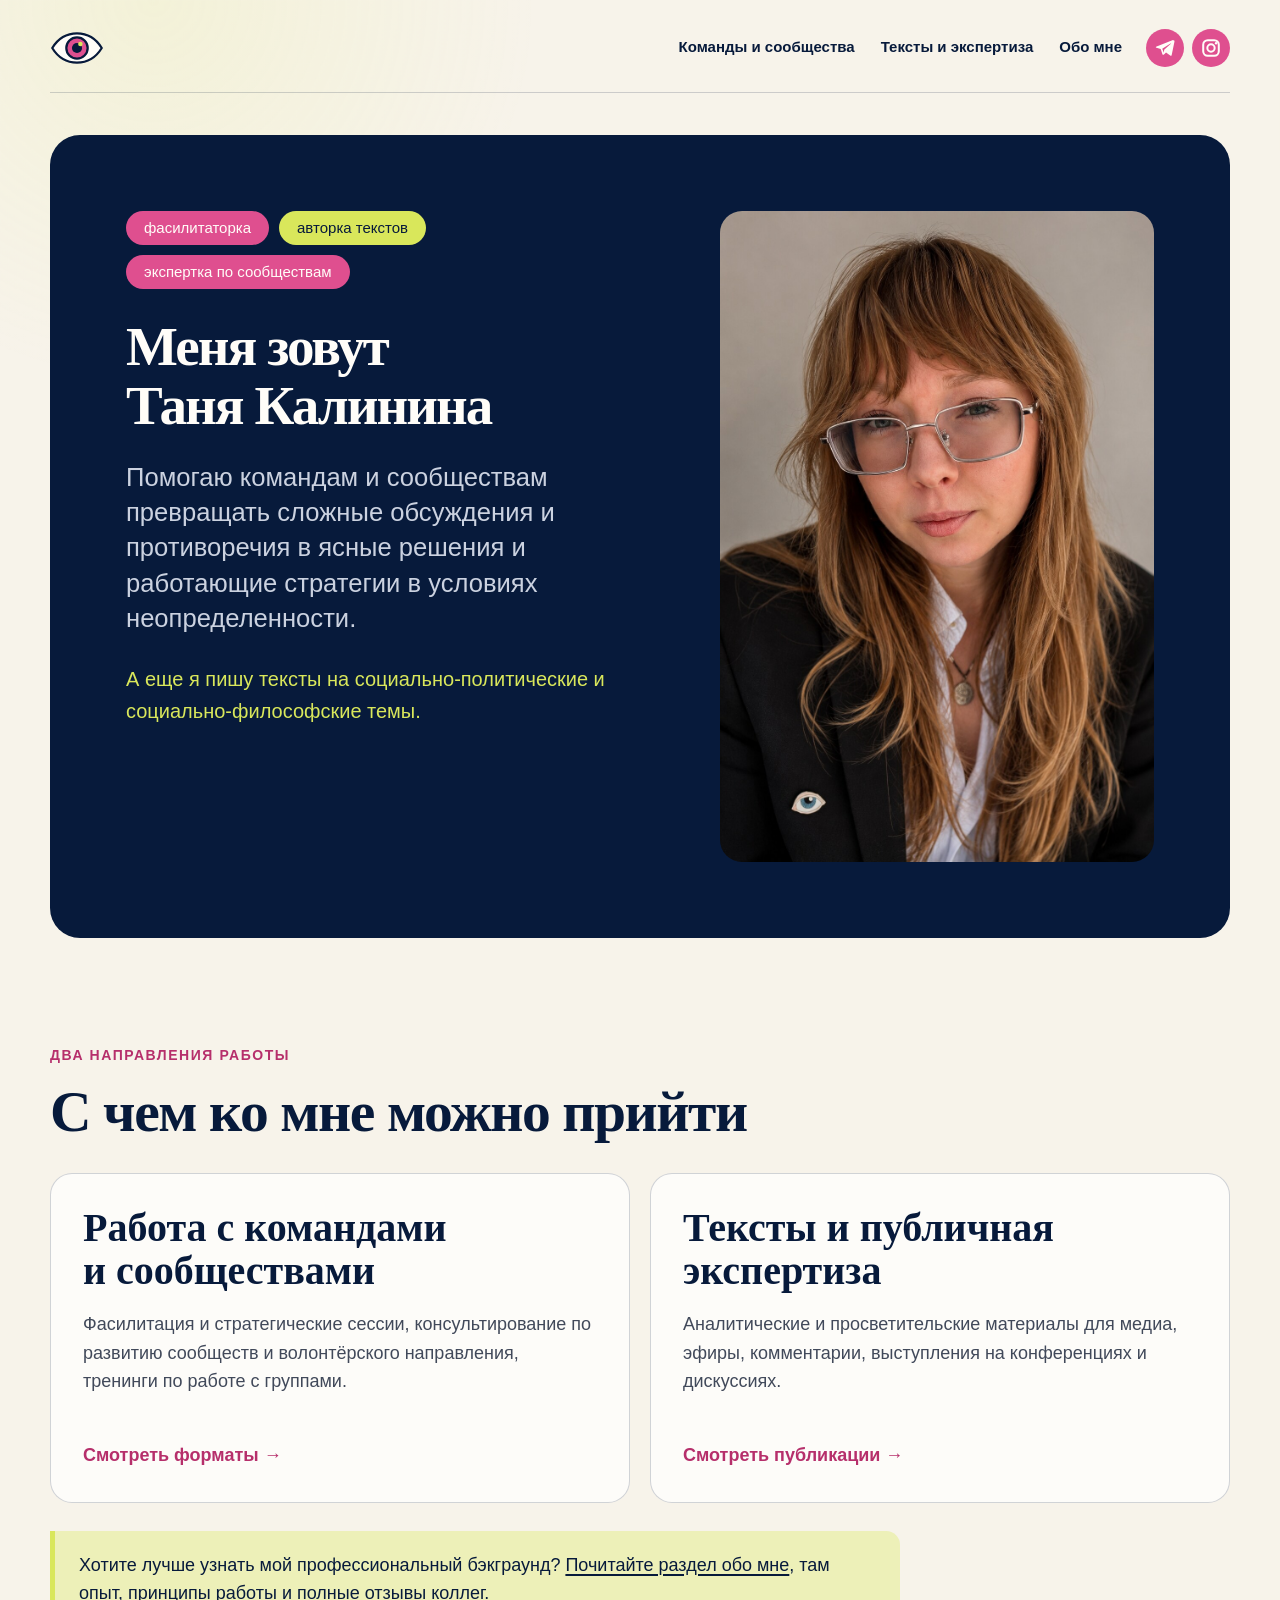
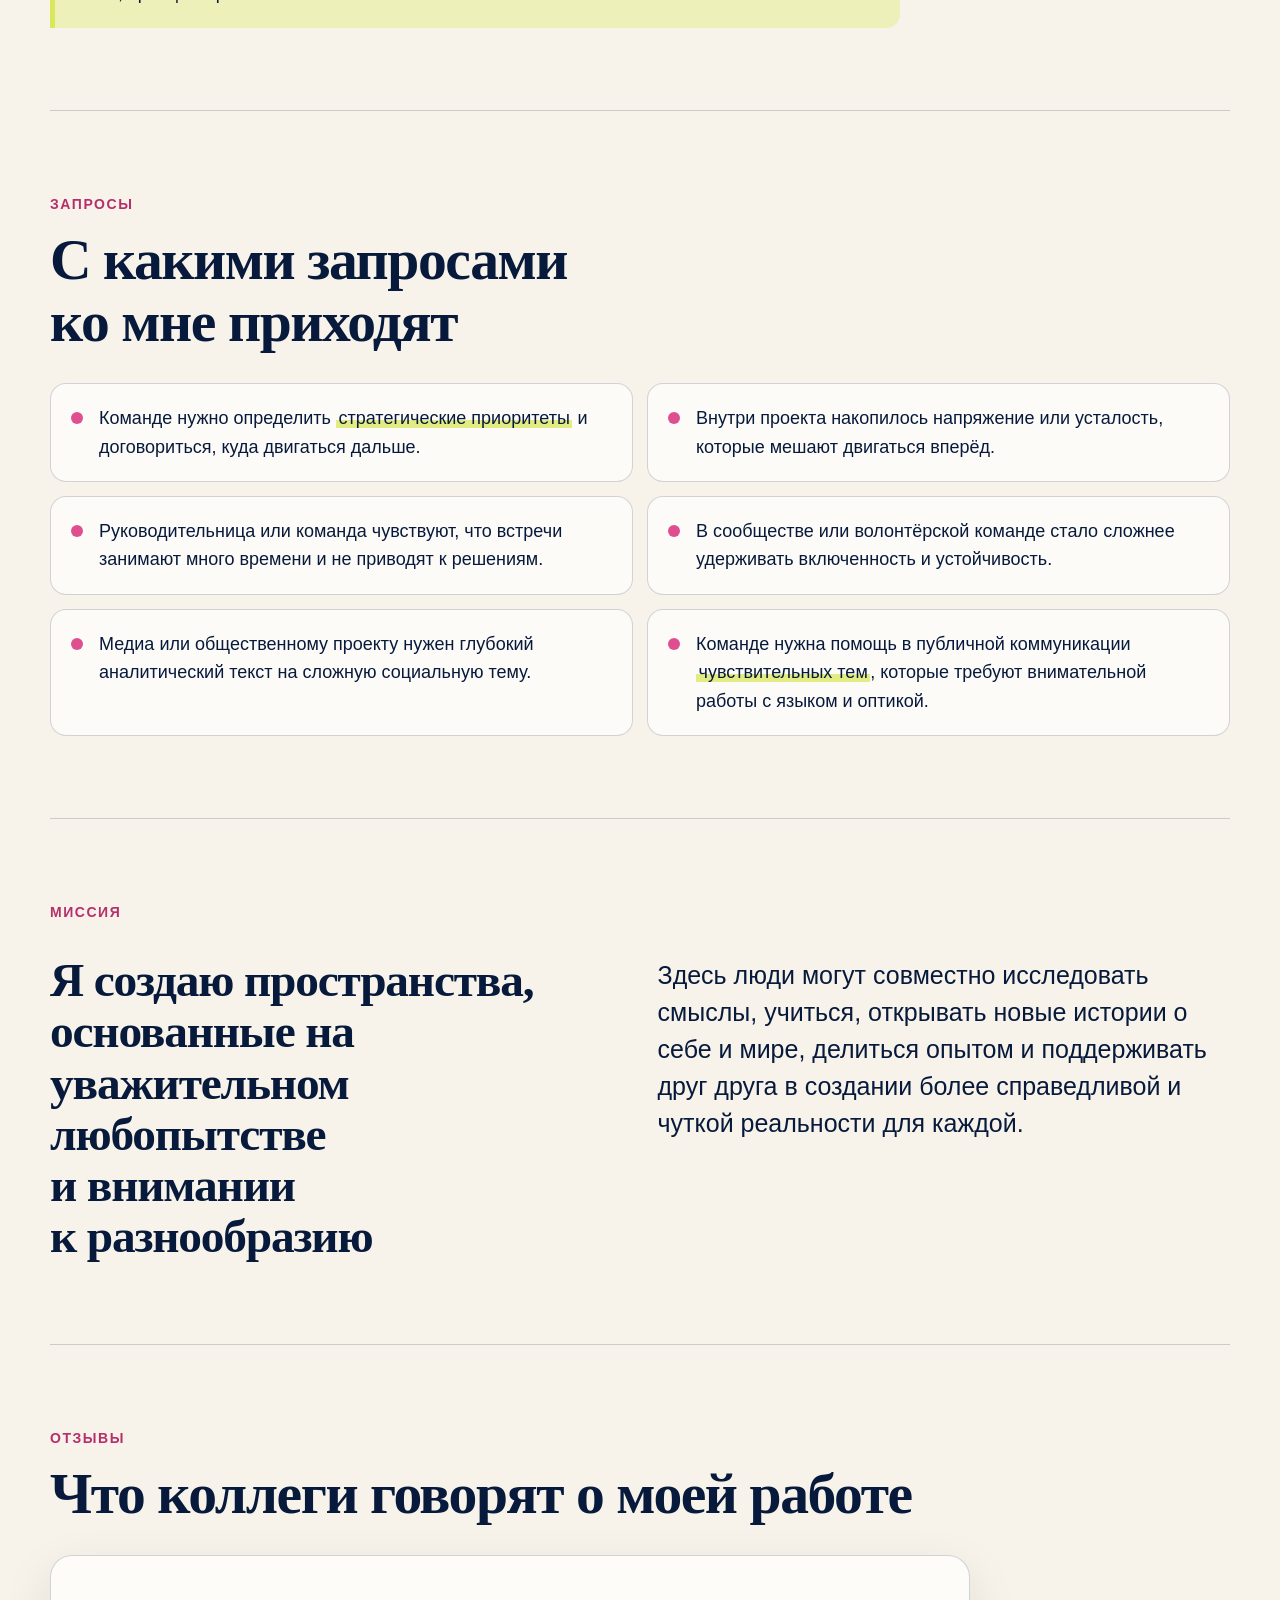
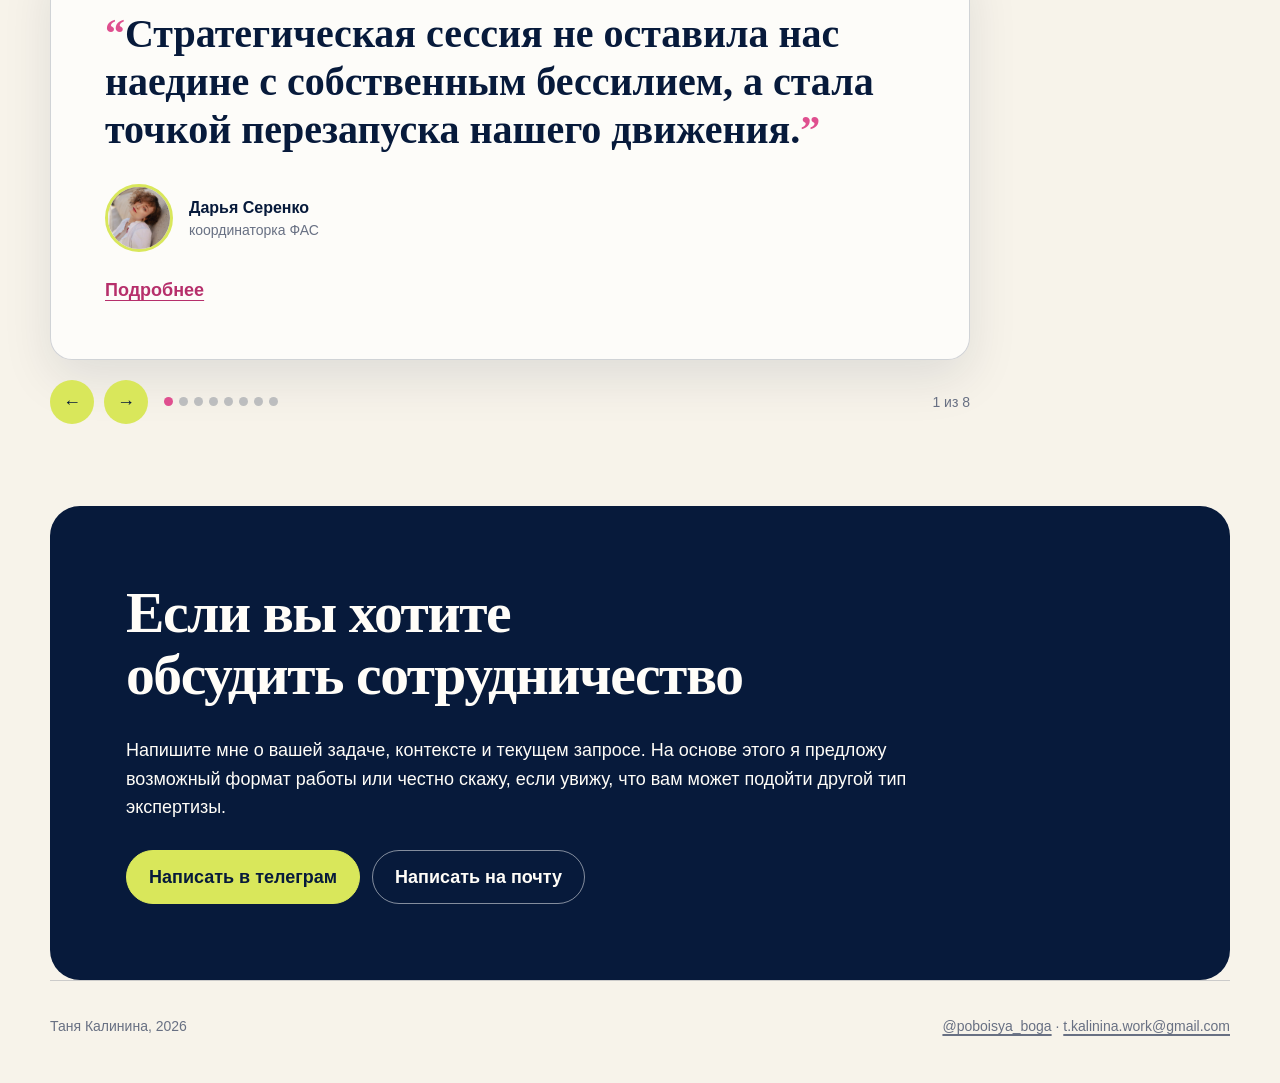
==== index.html @ 79eb78fc "Ver 1.6" ====
<!DOCTYPE html>
<html lang="ru">
<head>
<meta charset="utf-8">
<!-- Google Tag Manager -->
<script>(function(w,d,s,l,i){w[l]=w[l]||[];w[l].push({'gtm.start':
new Date().getTime(),event:'gtm.js'});var f=d.getElementsByTagName(s)[0],
j=d.createElement(s),dl=l!='dataLayer'?'&l='+l:'';j.async=true;j.src=
'https://www.googletagmanager.com/gtm.js?id='+i+dl;f.parentNode.insertBefore(j,f);
})(window,document,'script','dataLayer','GTM-56VS6ZNW');</script>
<!-- End Google Tag Manager -->

<meta name="viewport" content="width=device-width, initial-scale=1">
<title>Таня Калинина — фасилитаторка, авторка текстов</title>
<meta name="description" content="Помогаю командам и сообществам превращать сложные обсуждения и противоречия в ясные решения и работающие стратегии.">
<link rel="canonical" href="https://poboisyaboga.com/">
<link rel="icon" href="eye-mark.svg" type="image/svg+xml">
<meta property="og:type" content="profile">
<meta property="og:locale" content="ru_RU">
<meta property="og:url" content="https://poboisyaboga.com/">
<meta property="og:title" content="Фасилитация, сообщества и тексты">
<meta property="og:description" content="Помогаю командам и сообществам превращать сложные обсуждения и противоречия в ясные решения и работающие стратегии.">
<meta property="og:image" content="https://poboisyaboga.com/og-cover.jpg">
<meta property="og:image:width" content="1200">
<meta property="og:image:height" content="630">
<meta property="og:image:alt" content="Таня Калинина, фасилитаторка и авторка текстов">
<meta name="twitter:card" content="summary_large_image">
<link rel="stylesheet" href="styles.css?v=8">
<script src="site.js?v=8" defer></script>
<script type="application/ld+json">
{
 "@context": "https://schema.org",
 "@type": "Person",
 "name": "Таня Калинина",
 "alternateName": "Татьяна Калинина",
 "url": "https://poboisyaboga.com/",
 "image": "https://poboisyaboga.com/img/portrait.jpg",
 "jobTitle": "Фасилитаторка, исследовательница социальных процессов, авторка текстов",
 "description": "Фасилитаторка и модераторка, экспертка по работе с сообществами и в сфере защиты прав женщин и квир-людей, авторка аналитических текстов для медиа.",
 "email": "mailto:t.kalinina.work@gmail.com",
 "knowsLanguage": [
  "ru",
  "en"
 ],
 "knowsAbout": [
  "фасилитация",
  "стратегические сессии",
  "развитие сообществ",
  "комьюнити-билдинг",
  "права женщин",
  "права квир-людей",
  "феминизм",
  "некоммерческий сектор",
  "работа с конфликтами"
 ],
 "sameAs": [
  "https://t.me/poboisya_boga"
 ],
 "worksFor": [
  {
   "@type": "Organization",
   "name": "Cheers Queers"
  },
  {
   "@type": "Organization",
   "name": "Лес рук"
  }
 ]
}
</script>
</head>
<body class="home-page">
<!-- Google Tag Manager (noscript) -->
<noscript><iframe src="https://www.googletagmanager.com/ns.html?id=GTM-56VS6ZNW"
height="0" width="0" style="display:none;visibility:hidden"></iframe></noscript>
<!-- End Google Tag Manager (noscript) -->

<a class="skip" href="#main">К основному содержанию</a>
<div class="wrap">

<div class="topbar">
  <a class="site-symbol" href="index.html" aria-label="На главную"><img src="eye-mark.svg" alt="" width="96" height="64"></a>
  <nav class="topnav" id="site-menu" aria-label="Разделы сайта">
    <a href="teams.html">Команды и сообщества</a>
    <a href="texts.html">Тексты и экспертиза</a>
    <a href="about.html">Обо мне</a>
  </nav>
  <nav class="header-socials" aria-label="Социальные сети">
    <a class="social-link telegram" href="https://t.me/vot_i_dumai" target="_blank" rel="noopener noreferrer" aria-label="Telegram"><img src="telegram-mark.svg" alt="" width="24" height="24"></a>
    <a class="social-link instagram" href="https://www.instagram.com/poboisya_boga/" target="_blank" rel="noopener noreferrer" aria-label="Instagram"><img src="instagram-mark.svg" alt="" width="24" height="24"></a>
  </nav>
  <button class="menu-toggle" type="button" aria-expanded="false" aria-controls="site-menu"><span class="menu-label">Меню</span><span class="menu-lines" aria-hidden="true"><i></i><i></i></span></button>
</div>

<main id="main">

<div class="night hero">
  <div>
    <div class="pills">
      <span class="pill">фасилитаторка</span>
      <span class="pill alt">авторка текстов</span>
      <span class="pill">экспертка по сообществам</span>
    </div>
    <h1>Меня зовут Таня Калинина</h1>
    <p class="lede">Помогаю командам и сообществам превращать сложные обсуждения и противоречия в ясные решения и работающие стратегии в условиях неопределенности.</p>
    <p class="second">А еще я пишу тексты на социально-политические и социально-философские темы.</p>
  </div>
  <div class="duplex"><img src="img/portrait.jpg" alt="Портрет Тани Калининой" width="900" height="1352"></div>
</div>

<section>
  <p class="eyebrow">Два направления работы</p>
  <h2>С чем ко мне можно прийти</h2>
  <div class="doors">
    <a class="door" href="teams.html">
      <div>
        <h3>Работа с командами и сообществами</h3>
        <p>Фасилитация и стратегические сессии, консультирование по развитию сообществ и волонтёрского направления, тренинги по работе с группами.</p>
      </div>
      <span class="go">Смотреть форматы</span>
    </a>
    <a class="door" href="texts.html">
      <div>
        <h3>Тексты и публичная экспертиза</h3>
        <p>Аналитические и просветительские материалы для медиа, эфиры, комментарии, выступления на конференциях и дискуссиях.</p>
      </div>
      <span class="go">Смотреть публикации</span>
    </a>
  </div>
  <p class="inline-cta">Хотите лучше узнать мой профессиональный бэкграунд? <a href="about.html">Почитайте раздел обо мне</a>, там опыт, принципы работы и полные отзывы коллег.</p>
</section>

<section class="grid">
  <p class="eyebrow">Запросы</p>
  <h2>С какими запросами ко мне приходят</h2>
  <ul class="talk">
    <li>Команде нужно определить <span class="mk">стратегические приоритеты</span> и договориться, куда двигаться дальше.</li>
    <li>Внутри проекта накопилось напряжение или усталость, которые мешают двигаться вперёд.</li>
    <li>Руководительница или команда чувствуют, что встречи занимают много времени и не приводят к решениям.</li>
    <li>В сообществе или волонтёрской команде стало сложнее удерживать включенность и устойчивость.</li>
    <li>Медиа или общественному проекту нужен глубокий аналитический текст на сложную социальную тему.</li>
    <li>Команде нужна помощь в публичной коммуникации <span class="mk">чувствительных тем</span>, которые требуют внимательной работы с языком и оптикой.</li>
  </ul>
</section>

<section class="statement">
  <p class="eyebrow">Миссия</p>
  <h2 class="prose">Я создаю пространства, основанные на уважительном любопытстве и внимании к разнообразию</h2>
  <p class="lead">Здесь люди могут совместно исследовать смыслы, учиться, открывать новые истории о себе и мире, делиться опытом и поддерживать друг друга в создании более справедливой и чуткой реальности для каждой.</p>
</section>

<section>
  <p class="eyebrow">Отзывы</p>
  <h2>Что коллеги говорят о моей работе</h2>

  <div class="slider" id="rev">
    <div class="slides">

      <div class="slide on" role="group" aria-label="Отзыв 1 из 8">
        <div class="card">
          <blockquote>Стратегическая сессия не оставила нас наедине с собственным бессилием, а стала точкой перезапуска нашего движения.</blockquote>
          <div class="said"><img src="img/people/serenko.jpg" alt="Дарья Серенко" width="220" height="220" loading="lazy"><p class="who"><b>Дарья Серенко</b>координаторка ФАС</p></div>
          <button class="toggle" type="button">Подробнее</button>
          <div class="more">
            <p>Фасилитационная работа Тани пришлась на очень сложное время в нашей организации, мы были в глубоком кризисе. Перед нами стояла задача не просто пройти через стратсессию, а сделать это реалистично, соотносясь с нашими небольшими силами и мощным выгоранием. Татьяна с вниманием и чуткостью подошла к нашему состоянию.</p>
            <p>Таня для меня образец профессионалки в секторе. На время стратсессии она была для нас фигурой эмоционально-доступного надежного взрослого человека, на которого можно было опереться. Стратсессия оказала не только организационный эффект, но и терапевтический, стало легче взаимодействовать в коллективе и легче планировать будущее.</p>
          </div>
        </div>
      </div>

      <div class="slide" role="group" aria-label="Отзыв 2 из 8">
        <div class="card">
          <blockquote>Нам удалось совершить качественный переход от растерянности к структуре. Теперь у нас есть четкий план работы на год.</blockquote>
          <div class="said"><img src="img/people/library.jpg" alt="Библиотека им. Дж. Оруэлла" width="220" height="220" loading="lazy"><p class="who"><b>Библиотека им. Дж. Оруэлла</b>Иваново, Россия</p></div>
          <button class="toggle" type="button">Подробнее</button>
          <div class="more">
            <p>В начале нашего взаимодействия библиотека находилась в состоянии глубокого кризиса. Оставшись без формального лидера и финансовой поддержки, мы столкнулись с реальной угрозой закрытия.</p>
            <p>В работе Татьяны для нас наиболее ценным стало сочетание мягкой настойчивости и четкой системности. Татьяна как наставница направляла нас так бережно, что мы сами, как будто незаметно для себя, обнаружили свои сильные стороны. Мы перестали быть просто группой людей и стали сплоченным коллективом с понятным распределением ролей.</p>
          </div>
        </div>
      </div>

      <div class="slide" role="group" aria-label="Отзыв 3 из 8">
        <div class="card">
          <blockquote>Таня соединяет качества, которые очень редко встречаются вместе. Понимание правозащитной повестки, системность мышления и умение превращать идеи в работающие решения.</blockquote>
          <div class="said"><img src="img/people/rivina.jpg" alt="Анна Ривина" width="220" height="220" loading="lazy"><p class="who"><b>Анна Ривина</b>кандидатка юридических наук, основательница Насилию.нет</p></div>
          <button class="toggle" type="button">Подробнее</button>
          <div class="more">
            <p>Для меня её сильная сторона в том, что она умеет глубоко анализировать проблему, увидеть её в широком контексте и при этом очень внимательно относиться ко всем участникам процесса, и к команде, и к людям, для которых создается проект или программа.</p>
            <p>Я бы особенно рекомендовала Таню для задач, где нужно соединить стратегическое видение, бережный подход и практическую реализацию, от концепции и анализа до выбора конкретных инструментов и запуска решений. Работать с Таней большая удача.</p>
          </div>
        </div>
      </div>

      <div class="slide" role="group" aria-label="Отзыв 4 из 8">
        <div class="card">
          <blockquote>Таня задаёт очень точные вопросы, которые помогают человеку рассказать свою историю через чувства, а не через последовательность событий.</blockquote>
          <div class="said"><img src="img/people/yurova.jpg" alt="Надежда Юрова" width="220" height="220" loading="lazy"><p class="who"><b>Надежда Юрова</b>ведущая ютуб-канала Новой газеты Европа</p></div>
          <button class="toggle" type="button">Подробнее</button>
          <div class="more">
            <p>Профессиональная сила Тани, на мой взгляд, в глубокой теоретической экспертизе. Меня всегда восхищает её исследовательская база и умение интегрировать её в реальную жизнь, делая не сухой, а по-настоящему прикладной и видимой.</p>
            <p>Таня бережна с точки зрения этики. Я знаю, что могу целиком доверить ей тему, где нужен особый подход к человеку со сложной жизненной историей, и это будет сделано очень аккуратно.</p>
          </div>
        </div>
      </div>

      <div class="slide" role="group" aria-label="Отзыв 5 из 8">
        <div class="card">
          <blockquote>Особенно ценным в нашей работе считаю сочетание мощной аналитики с добрым, человеческим подходом.</blockquote>
          <div class="said"><img src="img/people/polozkova.jpg" alt="Анастасия Полозкова" width="220" height="220" loading="lazy"><p class="who"><b>Анастасия Полозкова</b>журналистка, редакторка и фем-активистка</p></div>
          <button class="toggle" type="button">Подробнее</button>
          <div class="more">
            <p>Мы работали вместе в помогающей организации, а потом над материалом для «После.Медиа» о положении лесбиянок в России. Таня подготовила очень качественный и вдумчивый материал.</p>
            <p>Её подход выделяет человечность, живость и энтузиазм. Помимо профессиональных навыков, её очень выделяют человеческие качества, работать вместе комфортно, любая задача превращается в приятный процесс.</p>
          </div>
        </div>
      </div>

      <div class="slide" role="group" aria-label="Отзыв 6 из 8">
        <div class="card">
          <blockquote>Это была самая эффективная фасилитационная работа, которую я видела за последние 8 лет.</blockquote>
          <div class="said"><img src="img/people/vyahoreva.jpg" alt="Виктория Вяхорева" width="220" height="220" loading="lazy"><p class="who"><b>Виктория Вяхорева</b>коммуникации и фандрайзинг в НКО</p></div>
          <button class="toggle" type="button">Подробнее</button>
          <div class="more">
            <p>Организация была по-настоящему тяжелым случаем. Распределенная команда людей из 7 разных стран, больше половины сотрудников никогда не виделись лично, не было опыта оформленной стратегии, хаос царил примерно во всех направлениях.</p>
            <p>Тане удалось не поддаваться общему пессимистичному направлению, выстроить коммуникацию буквально со всеми стейкхолдерами, даже теми, кто был очень скептически настроен, вовлечь в процесс всю команду и закрепить ответственность за каждой.</p>
          </div>
        </div>
      </div>

      <div class="slide" role="group" aria-label="Отзыв 7 из 8">
        <div class="card">
          <blockquote>Таня видит и людей, и процессы, и цели проекта и умеет связывать всё это между собой, сохраняя внимательность к участницам и контексту.</blockquote>
          <div class="said"><img src="img/people/zakirova.jpg" alt="Лена Закирова" width="220" height="220" loading="lazy"><p class="who"><b>Лена Закирова</b>координатор программ в digital и social impact</p></div>
          <button class="toggle" type="button">Подробнее</button>
          <div class="more">
            <p>Мне очень нравится сочетание гибкости и структурности, Таня хорошо держит рамку проектов и одновременно умеет адаптироваться к ограничениям и быстро реагировать на изменения.</p>
            <p>Я бы рекомендовала обратиться к Тане за фасилитацией процессов или консультацией по коммуникации, особенно если нужно запустить сложное сообщество, навести порядок в процессах или выстроить работу в команде.</p>
          </div>
        </div>
      </div>

      <div class="slide" role="group" aria-label="Отзыв 8 из 8">
        <div class="card">
          <blockquote>По итогам сессии у нас получился конкретный документ. Он отражал абсолютно всё, что мы обсуждали. Как в игре в испорченный телефон, только наоборот.</blockquote>
          <div class="said"><img src="img/people/dzhordzhevich.jpg" alt="Александра Джорджевич" width="220" height="220" loading="lazy"><p class="who"><b>Александра Джорджевич</b>PR-специалистка для impact-бизнеса и НКО</p></div>
          <button class="toggle" type="button">Подробнее</button>
          <div class="more">
            <p>У меня были предубеждения насчёт фасилитации, так как до этого я участвовала в стратегической сессии только один раз, и мне не очень понравилось, потому что никакого конкретного результата на выходе не было.</p>
            <p>В результате появилось понимание, сложилась структура в голове, были прописаны роли и возник фундамент для дальнейшей работы. Происходящее больше напоминало настоящую работу, чем игру.</p>
          </div>
        </div>
      </div>

    </div>

    <div class="rail">
      <button class="arrow" type="button" data-step="-1" aria-label="Предыдущий отзыв">←</button>
      <button class="arrow" type="button" data-step="1" aria-label="Следующий отзыв">→</button>
      <div class="dots" role="tablist" aria-label="Отзывы"></div>
      <span class="count"></span>
    </div>
  </div>
</section>

<section class="night">
  <h2>Если вы хотите обсудить сотрудничество</h2>
  <p class="prose">Напишите мне о вашей задаче, контексте и текущем запросе. На основе этого я предложу возможный формат работы или честно скажу, если увижу, что вам может подойти другой тип экспертизы.</p>
  <div class="cta-row">
    <a class="btn" href="https://t.me/poboisya_boga">Написать в телеграм</a>
    <a class="btn ghost" href="mailto:t.kalinina.work@gmail.com">Написать на почту</a>
  </div>
</section>

</main>

<footer>
  <span>Таня Калинина, 2026</span>
  <span><a href="https://t.me/poboisya_boga">@poboisya_boga</a> · <a href="mailto:t.kalinina.work@gmail.com">t.kalinina.work@gmail.com</a></span>
</footer>

</div>
<script>
(function(){
  var root=document.getElementById('rev');
  if(!root) return;
  var slides=[].slice.call(root.querySelectorAll('.slide'));
  var dots=root.querySelector('.dots');
  var count=root.querySelector('.count');
  var i=0;
  slides.forEach(function(s,n){
    var d=document.createElement('button');
    d.className='dot'; d.type='button'; d.setAttribute('role','tab');
    d.setAttribute('aria-label','Отзыв '+(n+1));
    d.addEventListener('click',function(){go(n)});
    dots.appendChild(d);
  });
  root.querySelectorAll('.arrow').forEach(function(b){
    b.addEventListener('click',function(){go(i+Number(b.dataset.step))});
  });
  root.querySelectorAll('.toggle').forEach(function(b){
    b.addEventListener('click',function(){
      var card=b.closest('.card');
      var open=card.classList.toggle('open');
      b.textContent=open?'Свернуть':'Подробнее';
    });
  });
  function go(n){
    i=(n+slides.length)%slides.length;
    slides.forEach(function(s,k){
      s.classList.toggle('on',k===i);
      var card=s.querySelector('.card');
      card.classList.remove('open');
      card.querySelector('.toggle').textContent='Подробнее';
    });
    [].slice.call(dots.children).forEach(function(d,k){
      d.setAttribute('aria-selected',k===i?'true':'false');
    });
    count.textContent=(i+1)+' из '+slides.length;
  }
  go(0);
})();
</script>
</body>
</html>
---- styles.css ----
:root {
  --ink: #071a3b;
  --paper: #f7f3ea;
  --white: #fffdf8;
  --pink: #df4f8f;
  --pink-dark: #b62f6b;
  --lime: #d9e75b;
  --muted: #687083;
  --line: rgba(7, 26, 59, 0.18);
  --shadow: 0 18px 50px rgba(7, 26, 59, 0.10);
  --serif: Georgia, "Times New Roman", serif;
  --sans: Inter, ui-sans-serif, -apple-system, BlinkMacSystemFont, "Segoe UI", sans-serif;
}

* { box-sizing: border-box; }

html {
  scroll-behavior: smooth;
  background: var(--paper);
}

body {
  margin: 0;
  color: var(--ink);
  background:
    radial-gradient(circle at 12% 0%, rgba(217, 231, 91, 0.13), transparent 24rem),
    var(--paper);
  font-family: var(--sans);
  font-size: 18px;
  line-height: 1.58;
  -webkit-font-smoothing: antialiased;
}

img { display: block; max-width: 100%; }

a {
  color: inherit;
  text-decoration-thickness: 1.5px;
  text-underline-offset: 0.18em;
}

a:hover { text-decoration-color: var(--pink); }

button, input, textarea, select { font: inherit; }

.wrap {
  width: min(1180px, calc(100% - 48px));
  margin: 0 auto;
}

.skip {
  position: fixed;
  z-index: 100;
  left: 16px;
  top: 12px;
  padding: 10px 14px;
  color: var(--ink);
  background: var(--lime);
  border-radius: 999px;
  transform: translateY(-160%);
}

.skip:focus { transform: none; }

.topbar {
  position: relative;
  z-index: 20;
  display: flex;
  align-items: center;
  justify-content: flex-start;
  gap: 16px;
  padding: 28px 0 24px;
  border-bottom: 1px solid var(--line);
}

.site-symbol {
  display: inline-flex;
  flex: 0 0 auto;
  width: 54px;
  height: 38px;
  align-items: center;
  justify-content: center;
  text-decoration: none;
  transition: transform 160ms ease;
}

.site-symbol img {
  width: 54px;
  height: auto;
}

.site-symbol:hover { transform: rotate(-3deg); }

.topnav { margin-left: auto; }

.header-socials {
  display: flex;
  flex: 0 0 auto;
  gap: 8px;
  margin-left: 8px;
}

.social-link {
  display: grid;
  width: 38px;
  height: 38px;
  place-items: center;
  border-radius: 50%;
  transition: transform 160ms ease;
}

.social-link:hover { transform: translateY(-2px); }
.social-link.telegram,
.social-link.instagram { background: var(--pink); }
.social-link img { width: 22px; height: 22px; }

.mark {
  font-family: var(--serif);
  font-size: 25px;
  font-weight: 700;
  text-decoration: none;
  white-space: nowrap;
}

.topnav {
  display: flex;
  align-items: center;
  justify-content: flex-end;
  gap: 10px 26px;
  flex-wrap: wrap;
  font-size: 15px;
  font-weight: 650;
}

.topnav a {
  padding: 7px 0;
  text-decoration: none;
  border-bottom: 2px solid transparent;
}

.topnav a:hover,
.topnav a[aria-current="page"] { border-color: var(--pink); }

.menu-toggle { display: none; }

main { padding: 42px 0 0; }

section {
  padding: 82px 0;
  border-top: 1px solid var(--line);
}

main > section:first-of-type { border-top: 0; }

h1, h2, h3, h4, p { margin-top: 0; }

h1, h2, h3, h4 {
  color: var(--ink);
  font-family: var(--serif);
  line-height: 1.08;
  text-wrap: balance;
}

h1 { font-size: clamp(46px, 5.6vw, 72px); letter-spacing: -0.035em; }
h1.page { max-width: 850px; margin: 0 0 24px; }
h2 { max-width: 900px; margin-bottom: 30px; font-size: clamp(36px, 4.5vw, 58px); letter-spacing: -0.025em; }
h3 { margin: 48px 0 20px; font-size: clamp(28px, 3.2vw, 40px); }
h4 { margin-bottom: 10px; font-size: 24px; }

.lead,
.lede,
.prose {
  max-width: 820px;
}

.lead,
.lede {
  font-size: clamp(22px, 2.4vw, 31px);
  line-height: 1.38;
}

.page + .lead { margin-bottom: 32px; }

.page-intro {
  position: relative;
  display: grid;
  grid-template-columns: minmax(0, 1.35fr) minmax(270px, 0.65fr);
  gap: clamp(36px, 7vw, 96px);
  align-items: center;
  min-height: 510px;
  padding: 32px 0 70px;
}

.page-intro .anchors { margin-bottom: 0; }

.teams-intro {
  grid-template-columns: minmax(0, 920px);
  min-height: 0;
  padding-bottom: 50px;
}

.practice-stats {
  display: grid;
  grid-template-columns: repeat(4, minmax(0, 1fr));
  gap: 14px;
  margin: 0 0 44px;
}

.practice-stat {
  display: flex;
  flex-direction: column;
  justify-content: space-between;
  min-height: 178px;
  padding: 24px 22px;
  background: rgba(255, 255, 255, 0.72);
  border: 1px solid var(--line);
  border-radius: 22px;
}

.practice-stat:nth-child(2) {
  color: var(--white);
  background: var(--pink);
  border-color: var(--pink);
}

.practice-stat:nth-child(3) {
  background: var(--lime);
  border-color: var(--lime);
}

.practice-stat:nth-child(4) {
  color: var(--white);
  background: var(--ink);
  border-color: var(--ink);
}

.practice-stat strong {
  display: block;
  font-family: var(--serif);
  font-size: clamp(30px, 3vw, 42px);
  font-weight: 700;
  letter-spacing: -0.03em;
  line-height: 1;
}

.practice-stat span {
  display: block;
  margin-top: 24px;
  font-size: 16px;
  font-weight: 650;
  line-height: 1.3;
}

.work-format {
  position: relative;
  overflow: hidden;
  margin: 22px 0 0;
  padding: clamp(32px, 5vw, 56px);
  color: var(--ink);
  background: rgba(255, 255, 255, 0.72);
  border: 1px solid var(--line);
  border-radius: 28px;
  box-shadow: var(--shadow);
}

.work-format::before {
  content: "";
  position: absolute;
  inset: 0 0 auto;
  height: 9px;
  background: linear-gradient(90deg, var(--pink) 0 38%, var(--lime) 38% 100%);
}

.work-format > * {
  position: relative;
  z-index: 1;
}

.work-format .eyebrow { color: var(--pink-dark); }

.work-format-copy {
  display: grid;
  grid-template-columns: minmax(0, 0.85fr) minmax(0, 1.15fr);
  gap: clamp(28px, 6vw, 76px);
  align-items: start;
}

.work-format h2 {
  margin: 0;
  font-size: clamp(34px, 4vw, 50px);
}

.work-format p {
  max-width: 650px;
  margin: 4px 0 0;
  font-size: 19px;
  line-height: 1.55;
}

.section-actions {
  margin-top: 30px;
}

#contact {
  scroll-margin-top: 24px;
}

.about-intro {
  grid-template-columns: minmax(0, 1.15fr) minmax(300px, 0.85fr);
  align-items: stretch;
}

.about-intro .page-intro-copy { align-self: center; }

.about-portrait {
  position: relative;
  overflow: hidden;
  min-height: 510px;
  margin: 0;
  border-radius: 180px 180px 24px 24px;
  background: var(--pink);
  box-shadow: 20px 20px 0 rgba(217, 231, 91, 0.62);
}

.about-portrait::after {
  content: "";
  position: absolute;
  right: 22px;
  bottom: 22px;
  width: 72px;
  height: 72px;
  border: 2px solid var(--lime);
  border-radius: 50%;
  box-shadow: -18px -18px 0 rgba(223, 79, 143, 0.72);
}

.about-portrait img { width: 100%; height: 100%; object-fit: cover; object-position: center 28%; }

.motif-art {
  position: relative;
  width: min(100%, 360px);
  aspect-ratio: 1;
  justify-self: end;
}

.motif-art span { position: absolute; display: block; }

.motif-balance span:nth-child(1) {
  inset: 6% 12% 24% 8%;
  border: 3px solid var(--ink);
  border-radius: 50%;
}

.motif-balance span:nth-child(2) {
  right: 0;
  bottom: 8%;
  width: 58%;
  height: 58%;
  border-radius: 50%;
  background: var(--pink);
  mix-blend-mode: multiply;
}

.motif-balance span:nth-child(3) {
  left: 2%;
  bottom: 2%;
  width: 42%;
  height: 42%;
  border-radius: 48% 52% 67% 33% / 43% 38% 62% 57%;
  background: var(--lime);
  transform: rotate(22deg);
}

.motif-words span:nth-child(1) {
  inset: 8% 8% 14% 14%;
  border: 3px solid var(--pink);
  border-radius: 45% 55% 35% 65% / 58% 40% 60% 42%;
  transform: rotate(-12deg);
}

.motif-words span:nth-child(2),
.motif-words span:nth-child(3) {
  right: 2%;
  width: 72%;
  height: 22%;
  border-radius: 999px;
}

.motif-words span:nth-child(2) { top: 30%; background: var(--lime); transform: rotate(8deg); }
.motif-words span:nth-child(3) { top: 51%; background: var(--ink); transform: rotate(-8deg); }

.eyebrow,
.srcname {
  margin-bottom: 14px;
  color: var(--pink-dark);
  font-size: 14px;
  font-weight: 800;
  letter-spacing: 0.11em;
  text-transform: uppercase;
}

.anchors {
  display: flex;
  flex-wrap: wrap;
  gap: 10px;
  margin: 0 0 58px;
}

.anchors a,
.pill {
  display: inline-flex;
  align-items: center;
  min-height: 42px;
  padding: 8px 18px;
  border-radius: 999px;
  text-decoration: none;
}

.anchors a {
  color: var(--ink);
  background: rgba(255, 255, 255, 0.58);
  border: 1px solid var(--line);
  font-size: 15px;
  font-weight: 700;
}

.anchors a:hover { background: var(--lime); }

.night {
  color: var(--white);
  background: var(--ink);
  border: 0;
  border-radius: 30px;
  padding: clamp(38px, 6vw, 76px);
}

.night h1,
.night h2,
.night h3,
.night h4 { color: var(--white); }

.hero {
  display: grid;
  grid-template-columns: minmax(0, 1.1fr) minmax(310px, 0.9fr);
  align-items: stretch;
  gap: clamp(32px, 5vw, 72px);
  margin-bottom: 24px;
}

.hero h1 {
  max-width: 720px;
  margin: 28px 0 24px;
  font-size: clamp(42px, 4.3vw, 56px);
}

.hero .lede {
  color: #cbd2e0;
  font-size: clamp(20px, 2vw, 26px);
}
.hero .second { max-width: 710px; margin-top: 28px; font-size: 20px; color: var(--lime); }

.pills { display: flex; flex-wrap: wrap; gap: 10px; }

.pill {
  min-height: 0;
  color: var(--white);
  background: var(--pink);
  font-size: 15px;
  line-height: 1.2;
}

.pill.alt { color: var(--ink); background: var(--lime); }

.duplex {
  overflow: hidden;
  min-height: 500px;
  border-radius: 22px;
  background: linear-gradient(145deg, var(--pink), #85235b);
}

.duplex img { width: 100%; height: 100%; object-fit: cover; }

.doors,
.voices {
  display: grid;
  grid-template-columns: repeat(2, minmax(0, 1fr));
  gap: 20px;
}

.door,
.voice,
.card,
.review {
  background: rgba(255, 255, 255, 0.72);
  border: 1px solid var(--line);
  border-radius: 22px;
}

.door {
  display: flex;
  flex-direction: column;
  justify-content: space-between;
  min-height: 330px;
  padding: 32px;
  text-decoration: none;
  transition: transform 160ms ease, box-shadow 160ms ease, background 160ms ease;
}

.door:hover {
  background: var(--white);
  box-shadow: var(--shadow);
  transform: translateY(-4px);
}

.door h3 { margin: 0 0 18px; }
.door p { color: #41495a; }
.go { color: var(--pink-dark); font-weight: 800; }
.go::after { content: " →"; }

.inline-cta {
  max-width: 850px;
  margin: 28px 0 0;
  padding: 20px 24px;
  background: rgba(217, 231, 91, 0.35);
  border-left: 5px solid var(--lime);
  border-radius: 0 14px 14px 0;
}

.grid { position: relative; }

.decorated {
  position: relative;
  isolation: isolate;
  overflow: hidden;
  min-height: 500px;
}

.decorated > * { position: relative; z-index: 1; }
.decorated > h2 { max-width: 760px; }
.decorated > .prose { max-width: min(760px, 70%); }

.decorated::before,
.decorated::after {
  content: "";
  position: absolute;
  z-index: 0;
  pointer-events: none;
}

.motif-orbit::before {
  right: 4%;
  top: 120px;
  width: 230px;
  height: 230px;
  border: 3px solid var(--pink);
  border-radius: 50%;
  box-shadow: 0 0 0 34px rgba(217, 231, 91, 0.62), 0 0 0 37px var(--ink);
}

.motif-orbit::after {
  right: 2%;
  top: 82px;
  width: 250px;
  height: 330px;
  border: 2px solid rgba(7, 26, 59, 0.72);
  border-radius: 50%;
  transform: rotate(48deg);
}

.motif-blob::before {
  right: 2%;
  top: 112px;
  width: 300px;
  height: 260px;
  border-radius: 62% 38% 67% 33% / 42% 58% 42% 58%;
  background: var(--pink);
  opacity: 0.86;
  transform: rotate(16deg);
}

.motif-blob::after {
  right: 10%;
  top: 180px;
  width: 175px;
  height: 175px;
  border: 3px solid var(--ink);
  border-radius: 44% 56% 38% 62% / 63% 35% 65% 37%;
  background: var(--lime);
  transform: rotate(-24deg);
}

.motif-thread::before {
  right: 5%;
  top: 100px;
  width: 280px;
  height: 300px;
  border: 3px solid var(--ink);
  border-radius: 50% 42% 58% 44%;
  transform: rotate(35deg);
}

.motif-thread::after {
  right: 7%;
  top: 142px;
  width: 210px;
  height: 210px;
  border: 24px solid var(--lime);
  border-right-color: var(--pink);
  border-radius: 50%;
  transform: rotate(-28deg);
}

.statement {
  display: grid;
  grid-template-columns: minmax(0, 0.95fr) minmax(0, 1.05fr);
  gap: 18px clamp(38px, 7vw, 90px);
  align-items: start;
  min-height: 0;
}

.statement .eyebrow { grid-column: 1 / -1; }

.statement h2 {
  max-width: none;
  margin: 0;
  font-size: clamp(34px, 3.7vw, 48px);
}

.statement .lead {
  max-width: 620px;
  margin: 2px 0 0;
  font-size: clamp(19px, 2vw, 25px);
  line-height: 1.48;
}

.talk,
.plain,
.pubs,
.years,
.creed {
  padding: 0;
  margin: 0;
  list-style: none;
}

.talk {
  display: grid;
  grid-template-columns: repeat(2, minmax(0, 1fr));
  gap: 14px;
}

.talk li,
.plain li {
  position: relative;
  padding: 20px 22px 20px 48px;
  background: rgba(255, 255, 255, 0.68);
  border: 1px solid var(--line);
  border-radius: 16px;
}

.talk li::before,
.plain li::before {
  content: "";
  position: absolute;
  left: 20px;
  top: 28px;
  width: 12px;
  height: 12px;
  border-radius: 50%;
  background: var(--pink);
}

.plain { display: grid; gap: 10px; max-width: 860px; }
.plain li::before { background: var(--lime); border: 1px solid var(--ink); }

.mk {
  padding: 0 0.14em;
  background: linear-gradient(transparent 58%, rgba(217, 231, 91, 0.75) 58%);
}

.prose p { margin-bottom: 1.15em; }
.prose h4 { margin-top: 34px; }

.band {
  overflow: hidden;
  height: min(68vw, 610px);
  margin-top: 22px;
  border-radius: 24px;
  background: linear-gradient(135deg, rgba(223, 79, 143, 0.38), rgba(217, 231, 91, 0.58));
}

.band img { width: 100%; height: 100%; object-fit: cover; object-position: center 42%; }

.caption {
  margin: 10px 4px 54px;
  color: var(--muted);
  font-size: 14px;
}

.pubs { border-top: 1px solid var(--line); }

.pubs li {
  display: grid;
  grid-template-columns: minmax(0, 1fr) minmax(140px, 220px);
  gap: 26px;
  align-items: start;
  padding: 23px 0;
  border-bottom: 1px solid var(--line);
}

.pubs a { font-family: var(--serif); font-size: 23px; font-weight: 700; line-height: 1.28; }
.pubs .meta { color: var(--muted); font-size: 14px; text-align: right; }
.pubs.compact li { padding: 16px 0; }
.pubs.compact a { font-size: 19px; }
.srcname { margin: 44px 0 5px; }

.slider { max-width: 920px; }
.slide { display: none; }
.slide.on { display: block; }

.card { padding: clamp(28px, 5vw, 54px); box-shadow: var(--shadow); }

blockquote {
  margin: 0 0 30px;
  font-family: var(--serif);
  font-size: clamp(26px, 3.4vw, 40px);
  font-weight: 700;
  line-height: 1.2;
  quotes: "“" "”";
}

blockquote::before { content: open-quote; color: var(--pink); }
blockquote::after { content: close-quote; color: var(--pink); }

.said {
  display: flex;
  align-items: center;
  gap: 16px;
  margin-top: 24px;
}

.said img {
  flex: 0 0 auto;
  width: 68px;
  height: 68px;
  object-fit: cover;
  border-radius: 50%;
  border: 3px solid var(--lime);
}

.who { margin: 0; color: var(--muted); font-size: 14px; line-height: 1.35; }
.who b { display: block; margin-bottom: 3px; color: var(--ink); font-size: 16px; }

.toggle,
.arrow,
.dot {
  border: 0;
  cursor: pointer;
}

.toggle {
  margin-top: 24px;
  padding: 0;
  color: var(--pink-dark);
  background: transparent;
  font-weight: 800;
  text-decoration: underline;
  text-underline-offset: 0.2em;
}

.more { display: none; margin-top: 24px; padding-top: 20px; border-top: 1px solid var(--line); }
.card.open .more { display: block; }

.rail {
  display: flex;
  align-items: center;
  gap: 10px;
  margin-top: 20px;
}

.arrow {
  display: grid;
  width: 44px;
  height: 44px;
  place-items: center;
  color: var(--ink);
  background: var(--lime);
  border-radius: 50%;
  font-weight: 800;
}

.dots { display: flex; gap: 6px; margin-left: 6px; }
.dot { width: 9px; height: 9px; padding: 0; background: rgba(7, 26, 59, 0.23); border-radius: 50%; }
.dot[aria-selected="true"] { background: var(--pink); }
.count { margin-left: auto; color: var(--muted); font-size: 14px; }

.voices { margin-top: 28px; }
.voice { display: flex; flex-direction: column; justify-content: space-between; padding: 30px; }
.voice blockquote { font-size: 27px; }

.review {
  max-width: 940px;
  margin-bottom: 22px;
  padding: clamp(26px, 4vw, 42px);
}

.review .said { margin: 0 0 28px; }
.review > p { max-width: 830px; }

.creed {
  display: grid;
  grid-template-columns: repeat(2, minmax(0, 1fr));
  gap: 18px;
  counter-reset: creed;
}

.creed li {
  min-height: 260px;
  padding: 28px;
  background: rgba(255, 255, 255, 0.7);
  border: 1px solid var(--line);
  border-radius: 20px;
  counter-increment: creed;
}

.creed li::before {
  content: counter(creed, decimal-leading-zero);
  display: block;
  margin-bottom: 34px;
  color: var(--pink);
  font-size: 13px;
  font-weight: 900;
  letter-spacing: 0.1em;
}

.creed p { margin-bottom: 0; }

.years li {
  display: grid;
  grid-template-columns: 180px minmax(0, 1fr);
  gap: 30px;
  padding: 28px 0;
  border-top: 1px solid var(--line);
}

.years li:last-child { border-bottom: 1px solid var(--line); }
.when { color: var(--pink-dark); font-size: 14px; font-weight: 800; text-transform: uppercase; }
.years p { max-width: 750px; margin-bottom: 0; }

.years h4 a {
  text-decoration-color: var(--pink);
  text-decoration-thickness: 2px;
}

.years h4 a:hover { color: var(--pink-dark); }

.cta-row { display: flex; flex-wrap: wrap; gap: 12px; margin-top: 28px; }

.btn {
  display: inline-flex;
  align-items: center;
  justify-content: center;
  min-height: 50px;
  padding: 12px 22px;
  color: var(--ink);
  background: var(--lime);
  border: 1px solid var(--lime);
  border-radius: 999px;
  font-weight: 800;
  text-decoration: none;
}

.btn:hover { background: var(--white); border-color: var(--white); }
.btn.ghost { color: var(--white); background: transparent; border-color: rgba(255, 255, 255, 0.5); }
.btn.ghost:hover { color: var(--ink); background: var(--white); }

footer {
  display: flex;
  justify-content: space-between;
  gap: 24px;
  padding: 34px 0 46px;
  color: var(--muted);
  font-size: 14px;
  border-top: 1px solid var(--line);
}

footer span:last-child { text-align: right; }

@media (max-width: 860px) {
  .hero { grid-template-columns: 1fr; }
  .duplex { min-height: 460px; }
  .page-intro { grid-template-columns: 1fr; min-height: 0; padding-bottom: 56px; }
  .motif-art { width: 230px; position: absolute; right: 0; bottom: 32px; opacity: 0.18; }
  .about-intro { grid-template-columns: minmax(0, 1.05fr) minmax(250px, 0.7fr); }
  .about-portrait { min-height: 440px; }
  .doors, .voices, .creed, .talk { grid-template-columns: 1fr; }
  .door { min-height: 270px; }
  .practice-stats { grid-template-columns: repeat(2, minmax(0, 1fr)); }
  .work-format-copy { grid-template-columns: 1fr; gap: 16px; }
  .statement { grid-template-columns: 1fr; gap: 24px; }
  .pubs li { grid-template-columns: 1fr; gap: 8px; }
  .pubs .meta { text-align: left; }
}

@media (max-width: 640px) {
  body { font-size: 16px; }
  .wrap { width: min(100% - 28px, 1180px); }
  .topbar { align-items: center; gap: 10px; padding: 18px 0; }
  .site-symbol { width: 46px; height: 34px; }
  .site-symbol img { width: 46px; }
  .header-socials { gap: 6px; }
  .social-link { width: 34px; height: 34px; }
  .social-link img { width: 19px; height: 19px; }
  .mark { font-size: 22px; }
  .menu-toggle {
    display: inline-flex;
    align-items: center;
    gap: 10px;
    min-height: 42px;
    padding: 8px 13px;
    color: var(--ink);
    background: var(--lime);
    border: 1px solid var(--ink);
    border-radius: 999px;
    cursor: pointer;
    font-size: 13px;
    font-weight: 800;
  }
  .menu-lines { display: grid; gap: 5px; width: 18px; }
  .menu-lines i { display: block; width: 18px; height: 2px; background: currentColor; transition: transform 160ms ease; }
  .menu-toggle[aria-expanded="true"] .menu-lines i:first-child { transform: translateY(3.5px) rotate(45deg); }
  .menu-toggle[aria-expanded="true"] .menu-lines i:last-child { transform: translateY(-3.5px) rotate(-45deg); }
  .topnav {
    position: absolute;
    top: calc(100% + 10px);
    left: 0;
    right: 0;
    display: grid;
    gap: 0;
    padding: 10px;
    text-align: left;
    background: var(--ink);
    border-radius: 18px;
    box-shadow: var(--shadow);
    opacity: 0;
    visibility: hidden;
    transform: translateY(-8px);
    transition: opacity 160ms ease, transform 160ms ease, visibility 160ms ease;
    margin-left: 0;
  }
  .header-socials { margin-left: auto; }
  .menu-open .topnav { opacity: 1; visibility: visible; transform: none; }
  .topnav a { padding: 13px 14px; color: var(--white); border: 0; border-radius: 11px; }
  .topnav a:hover, .topnav a[aria-current="page"] { color: var(--ink); background: var(--lime); }
  main { padding-top: 24px; }
  section { padding: 58px 0; }
  .night { margin-inline: -7px; padding: 28px 22px; border-radius: 22px; }
  h1 { font-size: clamp(40px, 12vw, 54px); }
  h1.page { margin-bottom: 20px; }
  h2 { font-size: clamp(34px, 10vw, 48px); }
  .hero h1 { margin: 24px 0 20px; font-size: clamp(38px, 11vw, 48px); }
  .hero .lede { font-size: 20px; }
  .hero .second { font-size: 16px; }
  .pill { padding: 7px 12px; font-size: 13px; }
  .duplex { min-height: 360px; }
  .anchors { margin-bottom: 40px; }
  .page-intro { display: block; padding: 10px 0 48px; }
  .page-intro .anchors { margin-bottom: 0; }
  .practice-stats { gap: 10px; margin-bottom: 30px; }
  .practice-stat { min-height: 150px; padding: 19px 17px; border-radius: 17px; }
  .practice-stat strong { font-size: clamp(26px, 8vw, 36px); }
  .practice-stat span { margin-top: 18px; font-size: 14px; }
  .work-format { margin-top: 8px; padding: 30px 22px; border-radius: 22px; }
  .work-format p { font-size: 16px; }
  .about-intro { display: grid; grid-template-columns: 1fr; }
  .about-portrait { min-height: 430px; border-radius: 150px 150px 20px 20px; box-shadow: 10px 10px 0 rgba(217, 231, 91, 0.62); }
  .motif-art { display: none; }
  .decorated { min-height: 0; }
  .decorated > .prose { max-width: 100%; }
  .decorated > h2 { max-width: 100%; }
  .decorated::before, .decorated::after { opacity: 0.11; transform: scale(0.72); transform-origin: right top; }
  .statement { min-height: 0; padding-bottom: 58px; }
  .years li { grid-template-columns: 1fr; gap: 8px; }
  .creed li { min-height: 0; }
  .card, .review, .voice, .door { border-radius: 17px; }
  .said img { width: 58px; height: 58px; }
  footer { flex-direction: column; }
  footer span:last-child { text-align: left; }
}

@media (prefers-reduced-motion: reduce) {
  html { scroll-behavior: auto; }
  *, *::before, *::after { transition-duration: 0.01ms !important; }
}
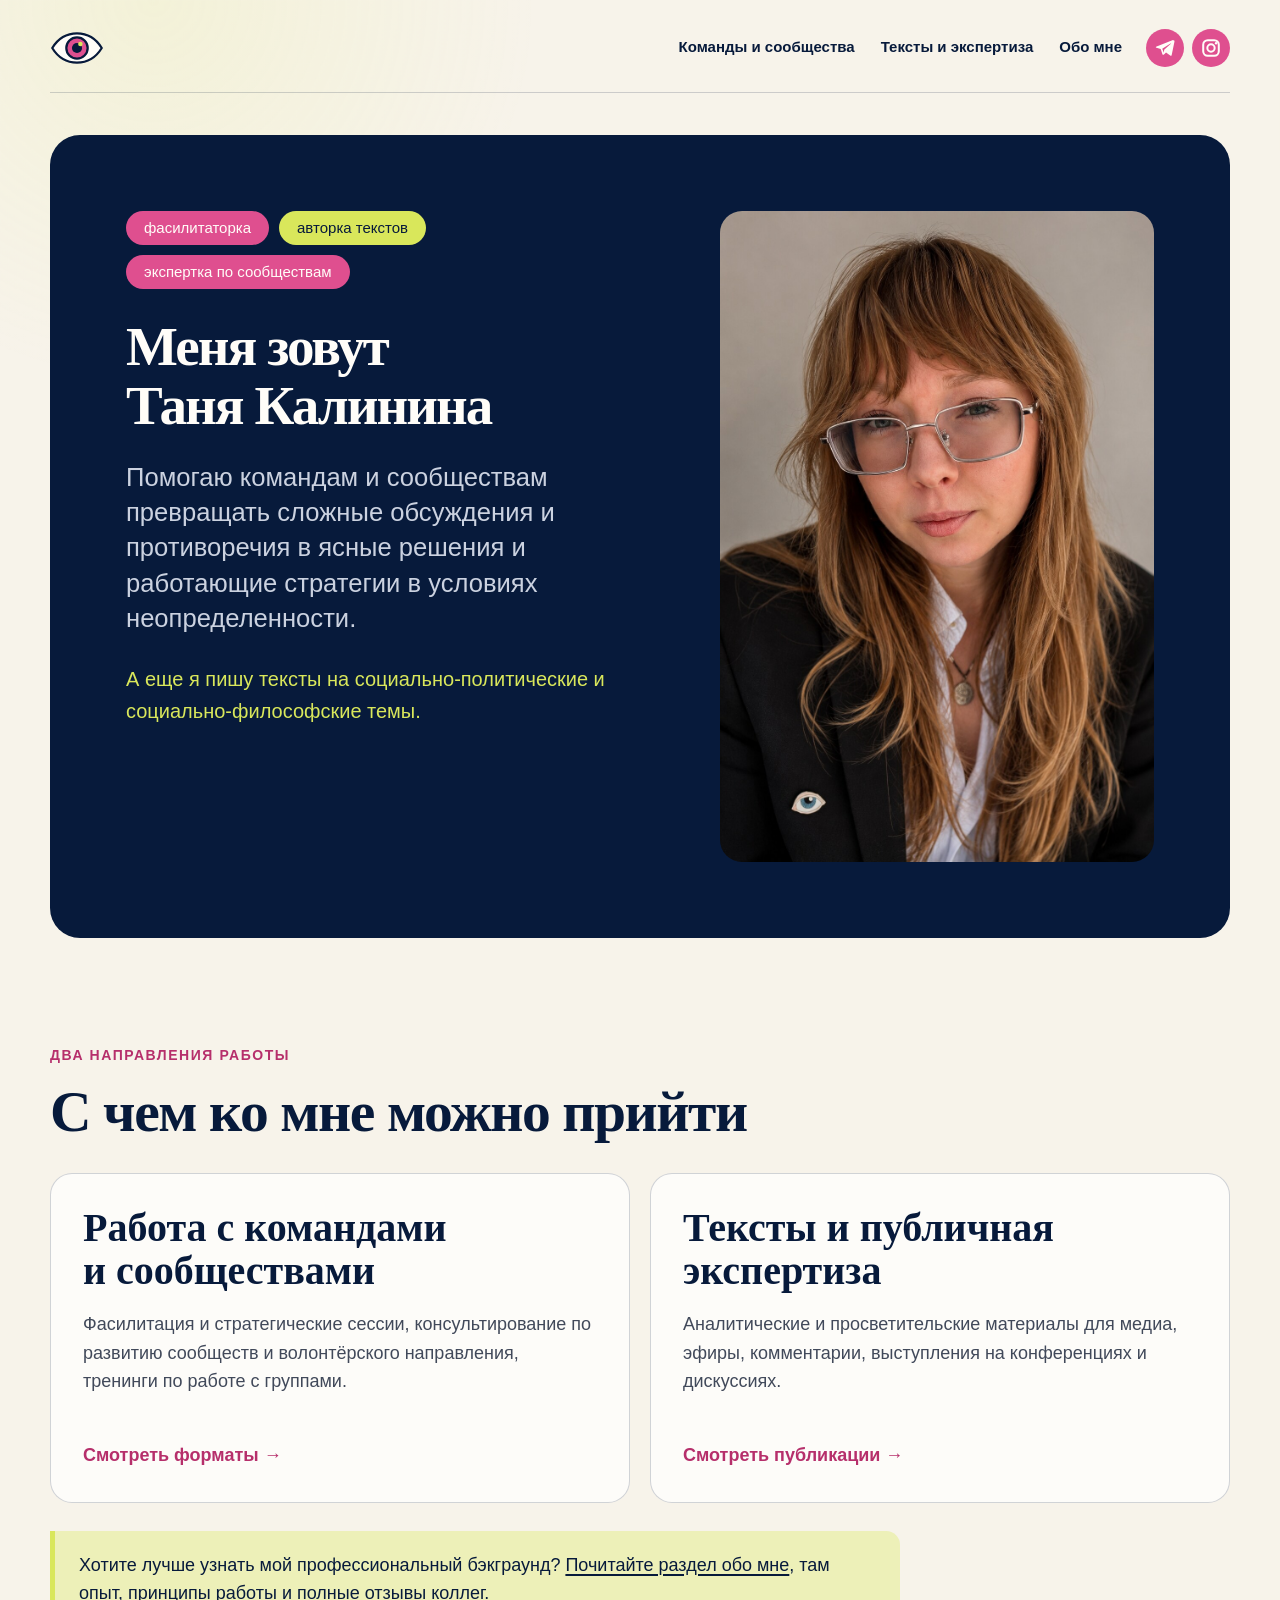
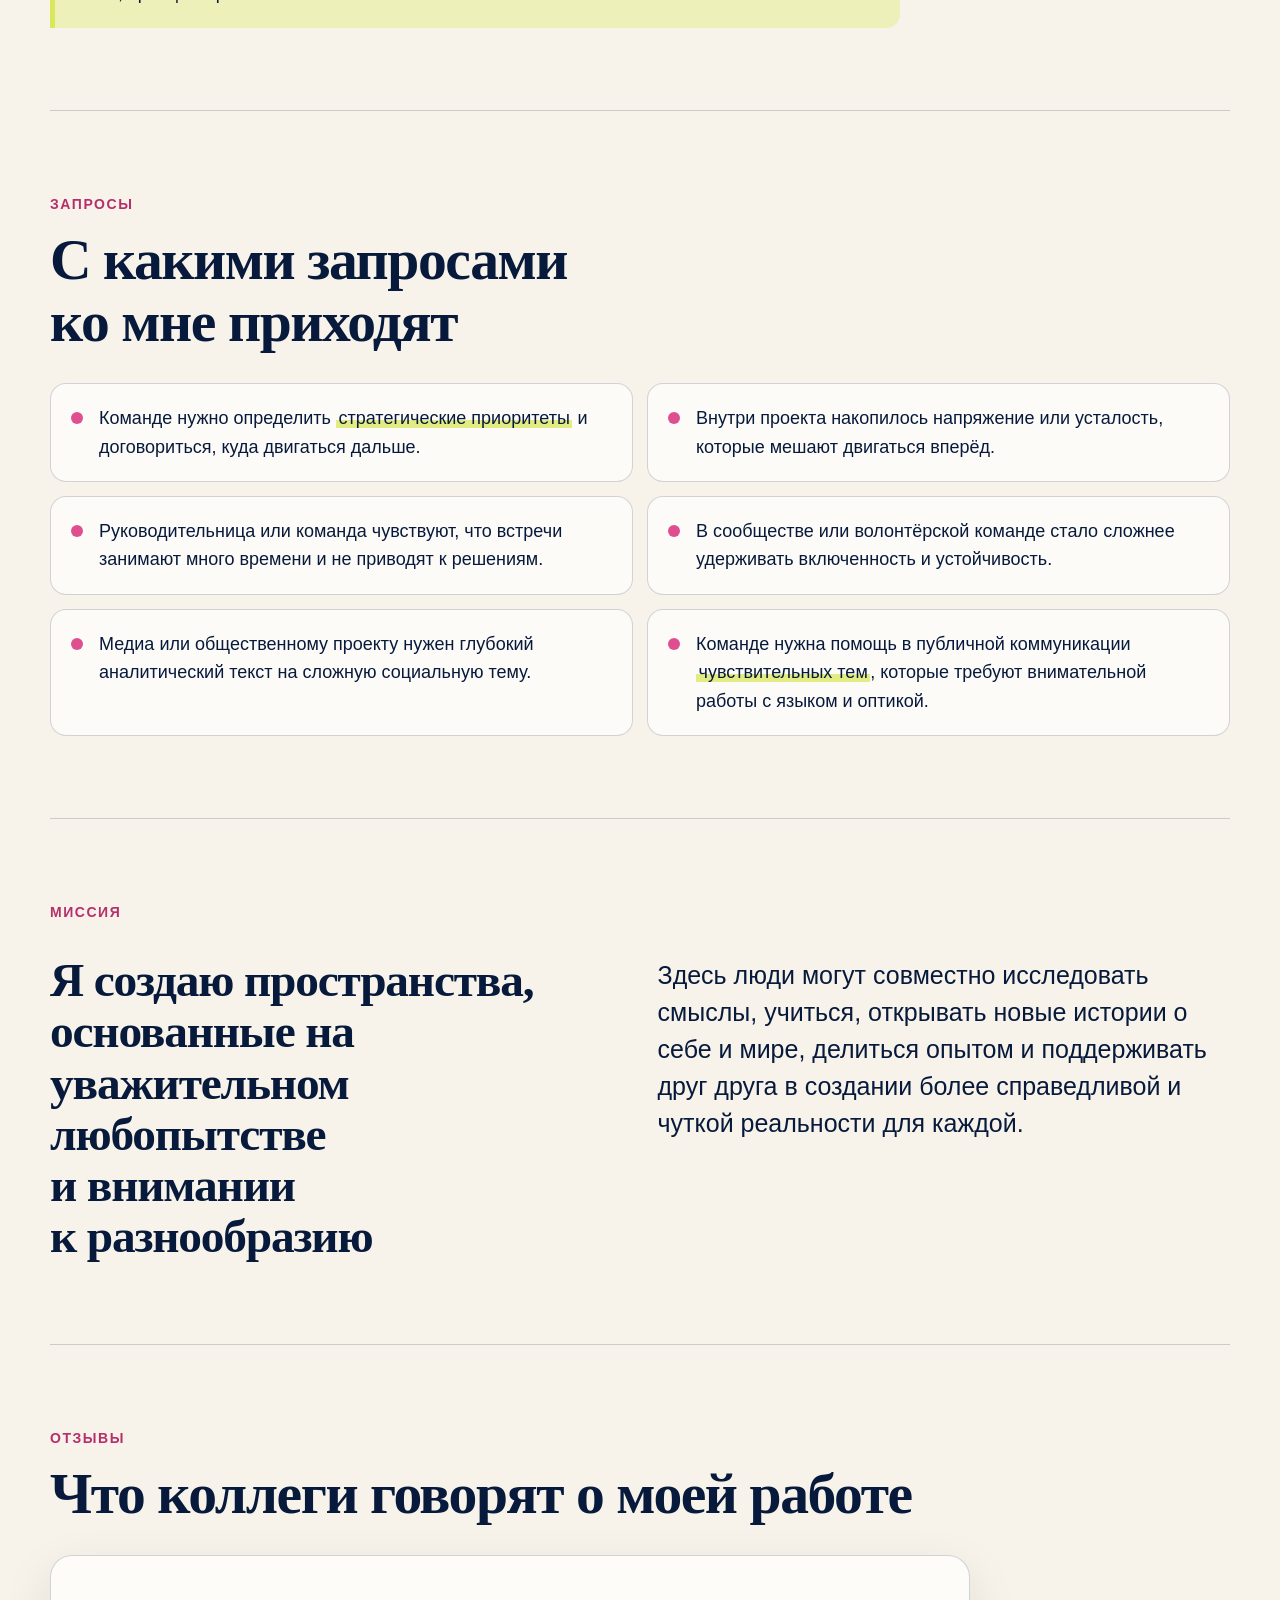
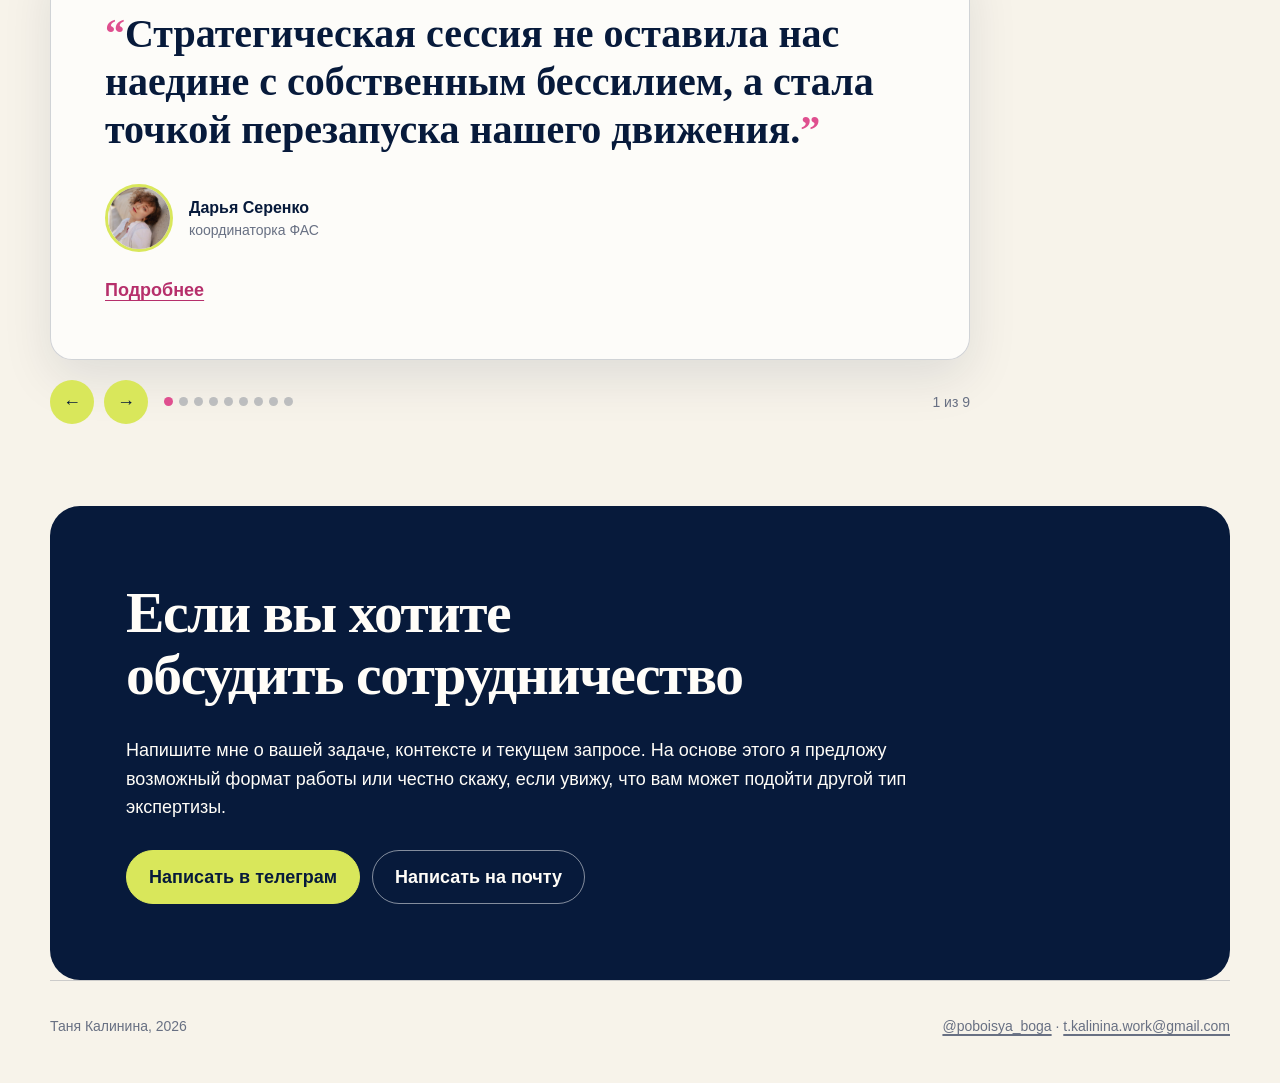
==== commit dbc70436: "Ver. 1.7" ====
--- a/index.html
+++ b/index.html
@@ -156,7 +156,7 @@
   <div class="slider" id="rev">
     <div class="slides">
 
-      <div class="slide on" role="group" aria-label="Отзыв 1 из 8">
+      <div class="slide on" role="group" aria-label="Отзыв 1 из 9">
         <div class="card">
           <blockquote>Стратегическая сессия не оставила нас наедине с собственным бессилием, а стала точкой перезапуска нашего движения.</blockquote>
           <div class="said"><img src="img/people/serenko.jpg" alt="Дарья Серенко" width="220" height="220" loading="lazy"><p class="who"><b>Дарья Серенко</b>координаторка ФАС</p></div>
@@ -168,7 +168,7 @@
         </div>
       </div>
 
-      <div class="slide" role="group" aria-label="Отзыв 2 из 8">
+      <div class="slide" role="group" aria-label="Отзыв 2 из 9">
         <div class="card">
           <blockquote>Нам удалось совершить качественный переход от растерянности к структуре. Теперь у нас есть четкий план работы на год.</blockquote>
           <div class="said"><img src="img/people/library.jpg" alt="Библиотека им. Дж. Оруэлла" width="220" height="220" loading="lazy"><p class="who"><b>Библиотека им. Дж. Оруэлла</b>Иваново, Россия</p></div>
@@ -180,7 +180,7 @@
         </div>
       </div>
 
-      <div class="slide" role="group" aria-label="Отзыв 3 из 8">
+      <div class="slide" role="group" aria-label="Отзыв 3 из 9">
         <div class="card">
           <blockquote>Таня соединяет качества, которые очень редко встречаются вместе. Понимание правозащитной повестки, системность мышления и умение превращать идеи в работающие решения.</blockquote>
           <div class="said"><img src="img/people/rivina.jpg" alt="Анна Ривина" width="220" height="220" loading="lazy"><p class="who"><b>Анна Ривина</b>кандидатка юридических наук, основательница Насилию.нет</p></div>
@@ -192,7 +192,7 @@
         </div>
       </div>
 
-      <div class="slide" role="group" aria-label="Отзыв 4 из 8">
+      <div class="slide" role="group" aria-label="Отзыв 4 из 9">
         <div class="card">
           <blockquote>Таня задаёт очень точные вопросы, которые помогают человеку рассказать свою историю через чувства, а не через последовательность событий.</blockquote>
           <div class="said"><img src="img/people/yurova.jpg" alt="Надежда Юрова" width="220" height="220" loading="lazy"><p class="who"><b>Надежда Юрова</b>ведущая ютуб-канала Новой газеты Европа</p></div>
@@ -204,7 +204,7 @@
         </div>
       </div>
 
-      <div class="slide" role="group" aria-label="Отзыв 5 из 8">
+      <div class="slide" role="group" aria-label="Отзыв 5 из 9">
         <div class="card">
           <blockquote>Особенно ценным в нашей работе считаю сочетание мощной аналитики с добрым, человеческим подходом.</blockquote>
           <div class="said"><img src="img/people/polozkova.jpg" alt="Анастасия Полозкова" width="220" height="220" loading="lazy"><p class="who"><b>Анастасия Полозкова</b>журналистка, редакторка и фем-активистка</p></div>
@@ -216,7 +216,7 @@
         </div>
       </div>
 
-      <div class="slide" role="group" aria-label="Отзыв 6 из 8">
+      <div class="slide" role="group" aria-label="Отзыв 6 из 9">
         <div class="card">
           <blockquote>Это была самая эффективная фасилитационная работа, которую я видела за последние 8 лет.</blockquote>
           <div class="said"><img src="img/people/vyahoreva.jpg" alt="Виктория Вяхорева" width="220" height="220" loading="lazy"><p class="who"><b>Виктория Вяхорева</b>коммуникации и фандрайзинг в НКО</p></div>
@@ -228,7 +228,7 @@
         </div>
       </div>
 
-      <div class="slide" role="group" aria-label="Отзыв 7 из 8">
+      <div class="slide" role="group" aria-label="Отзыв 7 из 9">
         <div class="card">
           <blockquote>Таня видит и людей, и процессы, и цели проекта и умеет связывать всё это между собой, сохраняя внимательность к участницам и контексту.</blockquote>
           <div class="said"><img src="img/people/zakirova.jpg" alt="Лена Закирова" width="220" height="220" loading="lazy"><p class="who"><b>Лена Закирова</b>координатор программ в digital и social impact</p></div>
@@ -240,7 +240,7 @@
         </div>
       </div>
 
-      <div class="slide" role="group" aria-label="Отзыв 8 из 8">
+      <div class="slide" role="group" aria-label="Отзыв 8 из 9">
         <div class="card">
           <blockquote>По итогам сессии у нас получился конкретный документ. Он отражал абсолютно всё, что мы обсуждали. Как в игре в испорченный телефон, только наоборот.</blockquote>
           <div class="said"><img src="img/people/dzhordzhevich.jpg" alt="Александра Джорджевич" width="220" height="220" loading="lazy"><p class="who"><b>Александра Джорджевич</b>PR-специалистка для impact-бизнеса и НКО</p></div>
@@ -248,6 +248,18 @@
           <div class="more">
             <p>У меня были предубеждения насчёт фасилитации, так как до этого я участвовала в стратегической сессии только один раз, и мне не очень понравилось, потому что никакого конкретного результата на выходе не было.</p>
             <p>В результате появилось понимание, сложилась структура в голове, были прописаны роли и возник фундамент для дальнейшей работы. Происходящее больше напоминало настоящую работу, чем игру.</p>
+          </div>
+        </div>
+      </div>
+
+      <div class="slide" role="group" aria-label="Отзыв 9 из 9">
+        <div class="card">
+          <blockquote>Самым ценным оказалось сочетание профессиональной точности и человеческого уважения. Это редкое сочетание.</blockquote>
+          <div class="said"><img src="img/people/filippova.jpg" alt="Елена Филиппова" width="220" height="220" loading="lazy"><p class="who"><b>Елена Филиппова</b>издатель Perito, основательница книжного клуба «После Слов»</p></div>
+          <button class="toggle" type="button">Подробнее</button>
+          <div class="more">
+            <p>Мы запускали книжный клуб при Perito и с самого начала понимали, что это не просто развлекательный формат. Нам была нужна помощь в выстраивании системы коммуникации внутри клуба: как вести обсуждения, как модерировать разговор, как создавать безопасную атмосферу — и при этом сохранять пространство для живого, честного высказывания.</p>
+            <p>Таня помогла нам иначе посмотреть на задачу: вместо строгих правил — коммуникационная рамка, достаточно понятная, чтобы на неё опереться, и достаточно уважительная, чтобы не разрушать доверие к аудитории. При этом работа не оставалась на уровне общих рассуждений — Таня давала конкретные инструменты: как начинать обсуждение, как задавать тон, как учитывать групповую динамику.</p>
           </div>
         </div>
       </div>
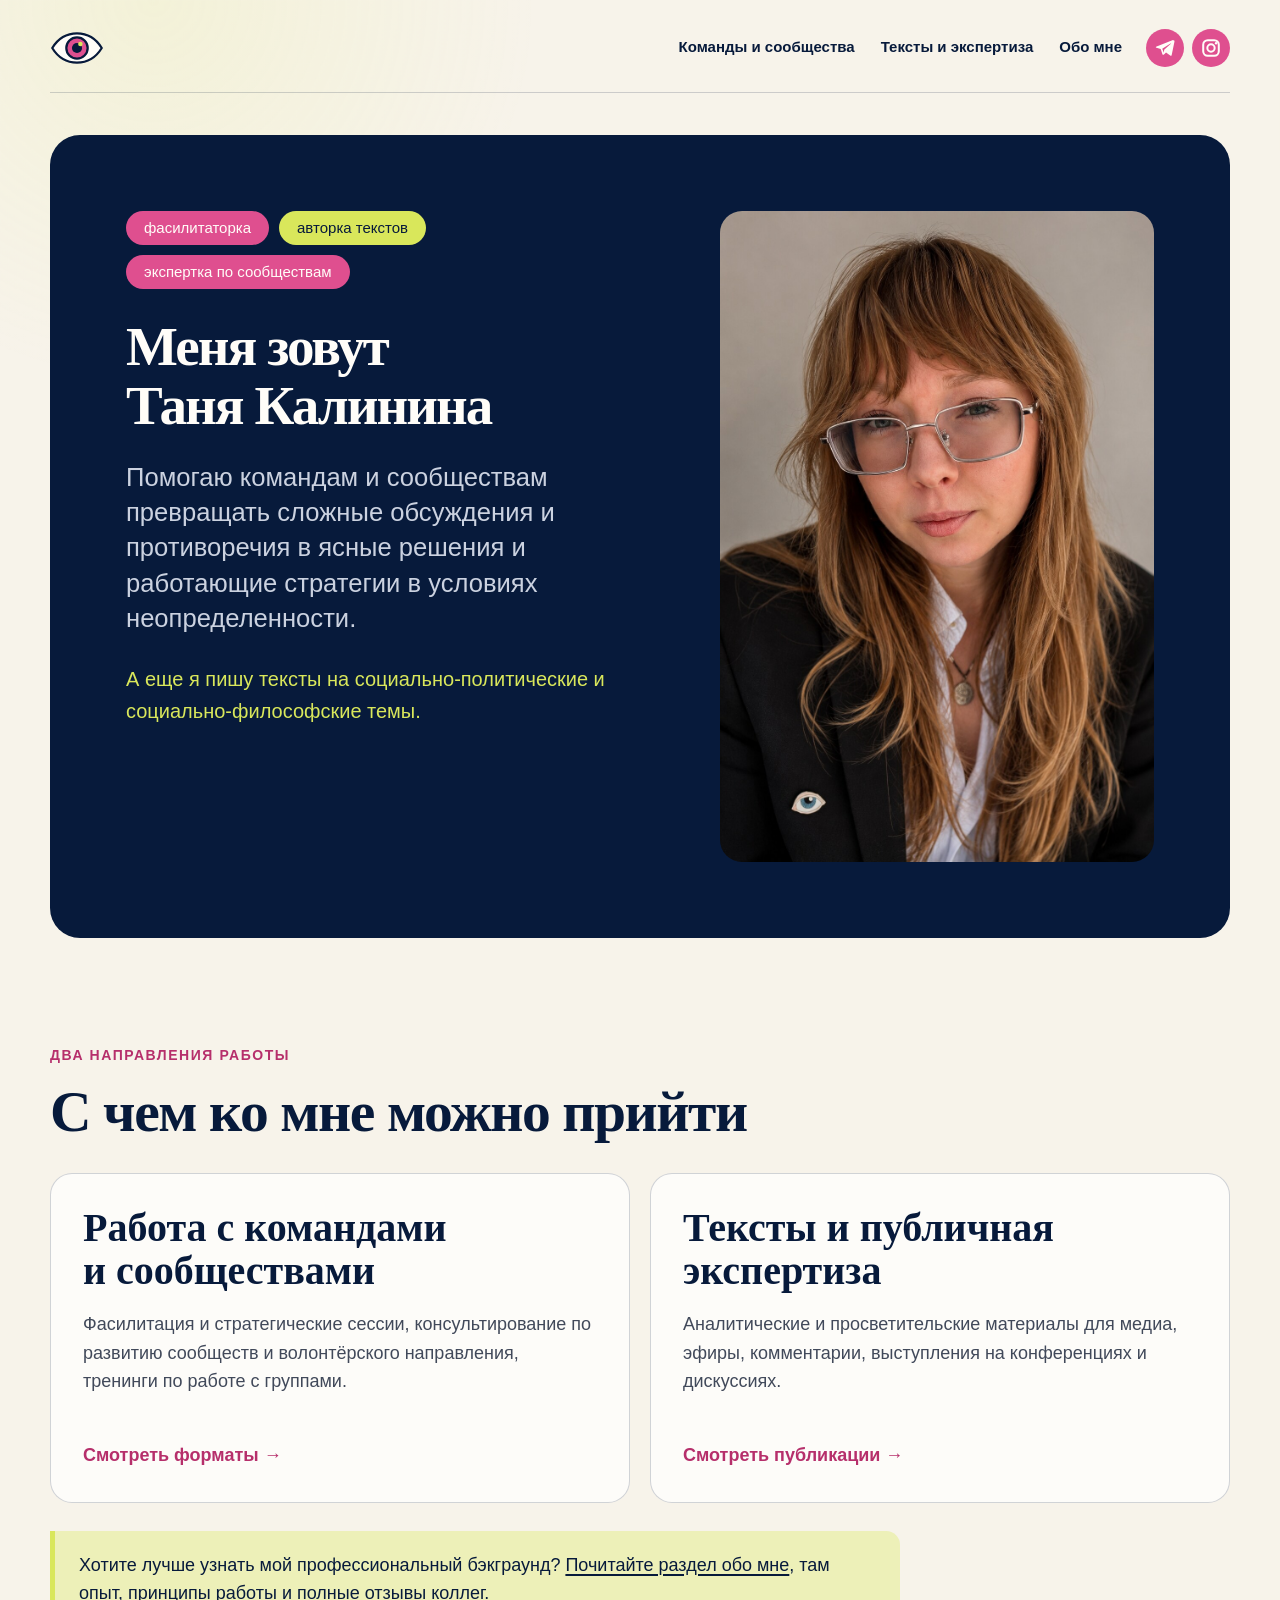
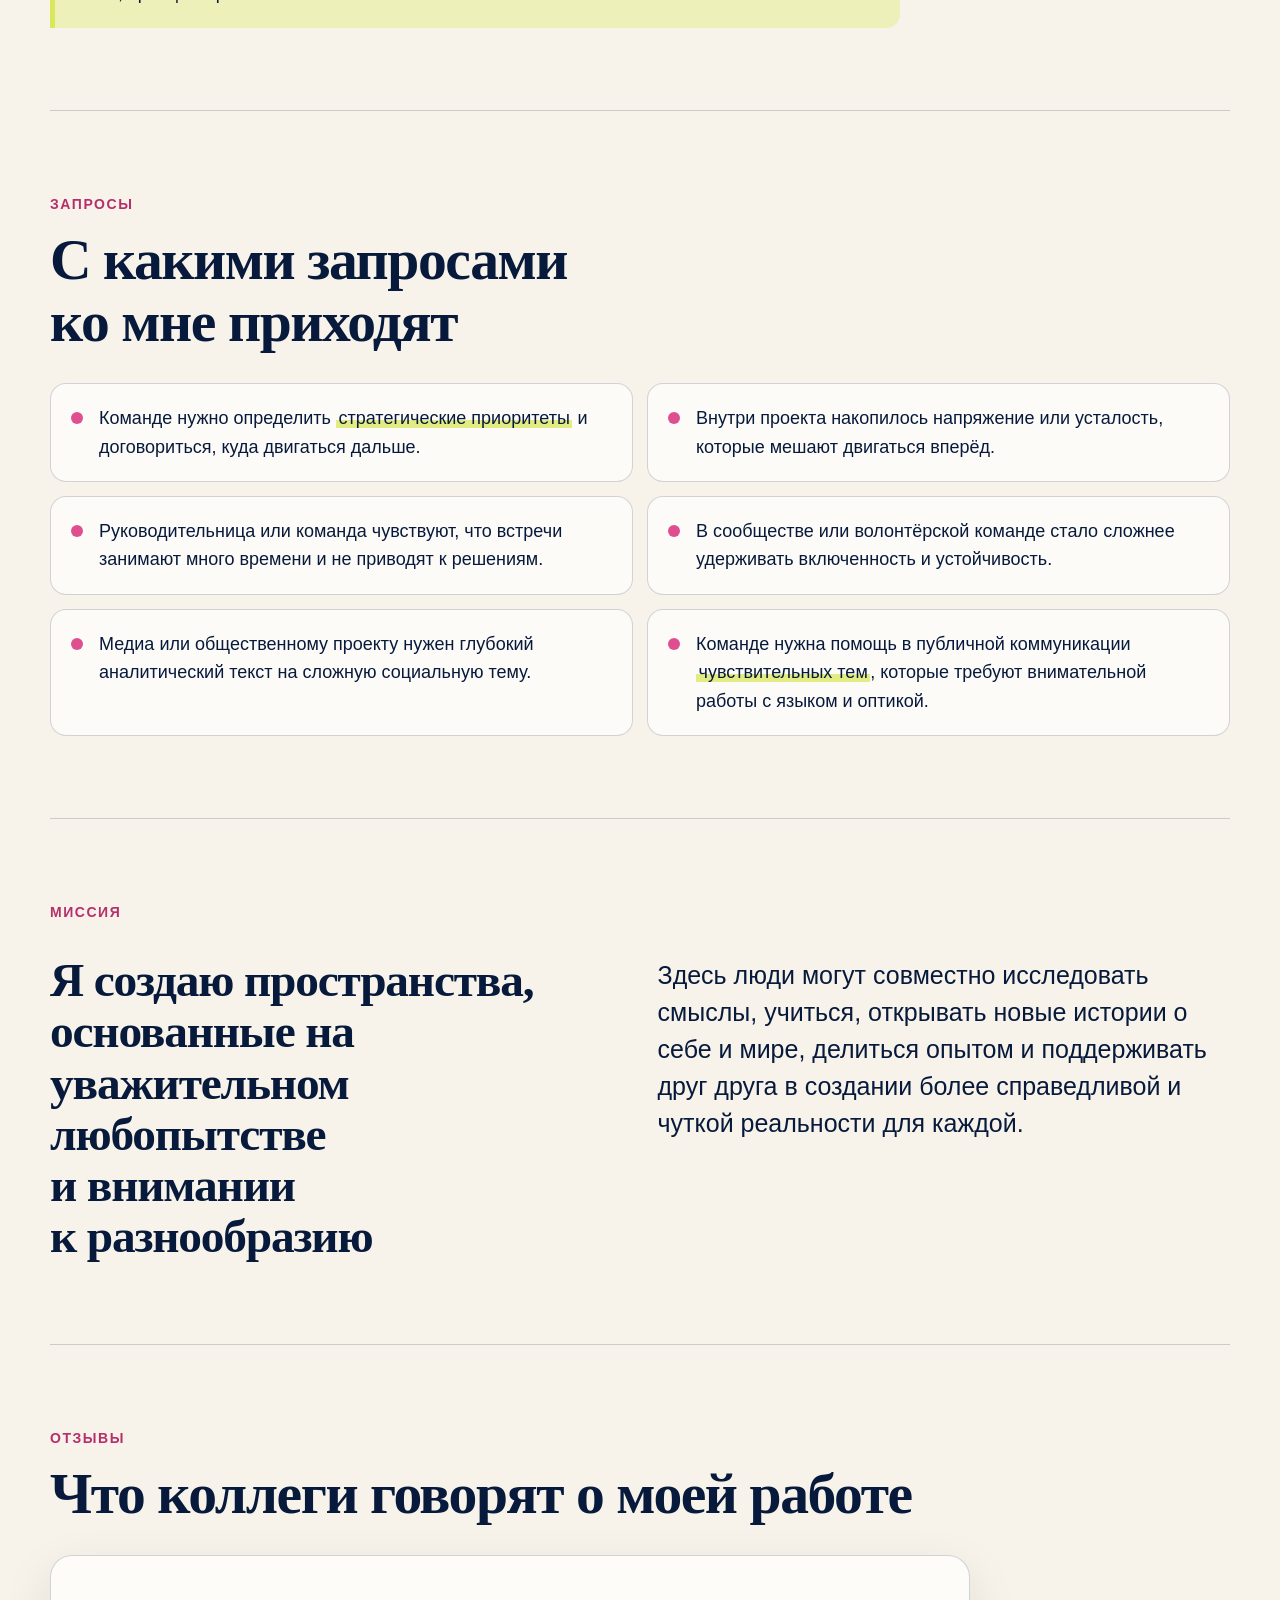
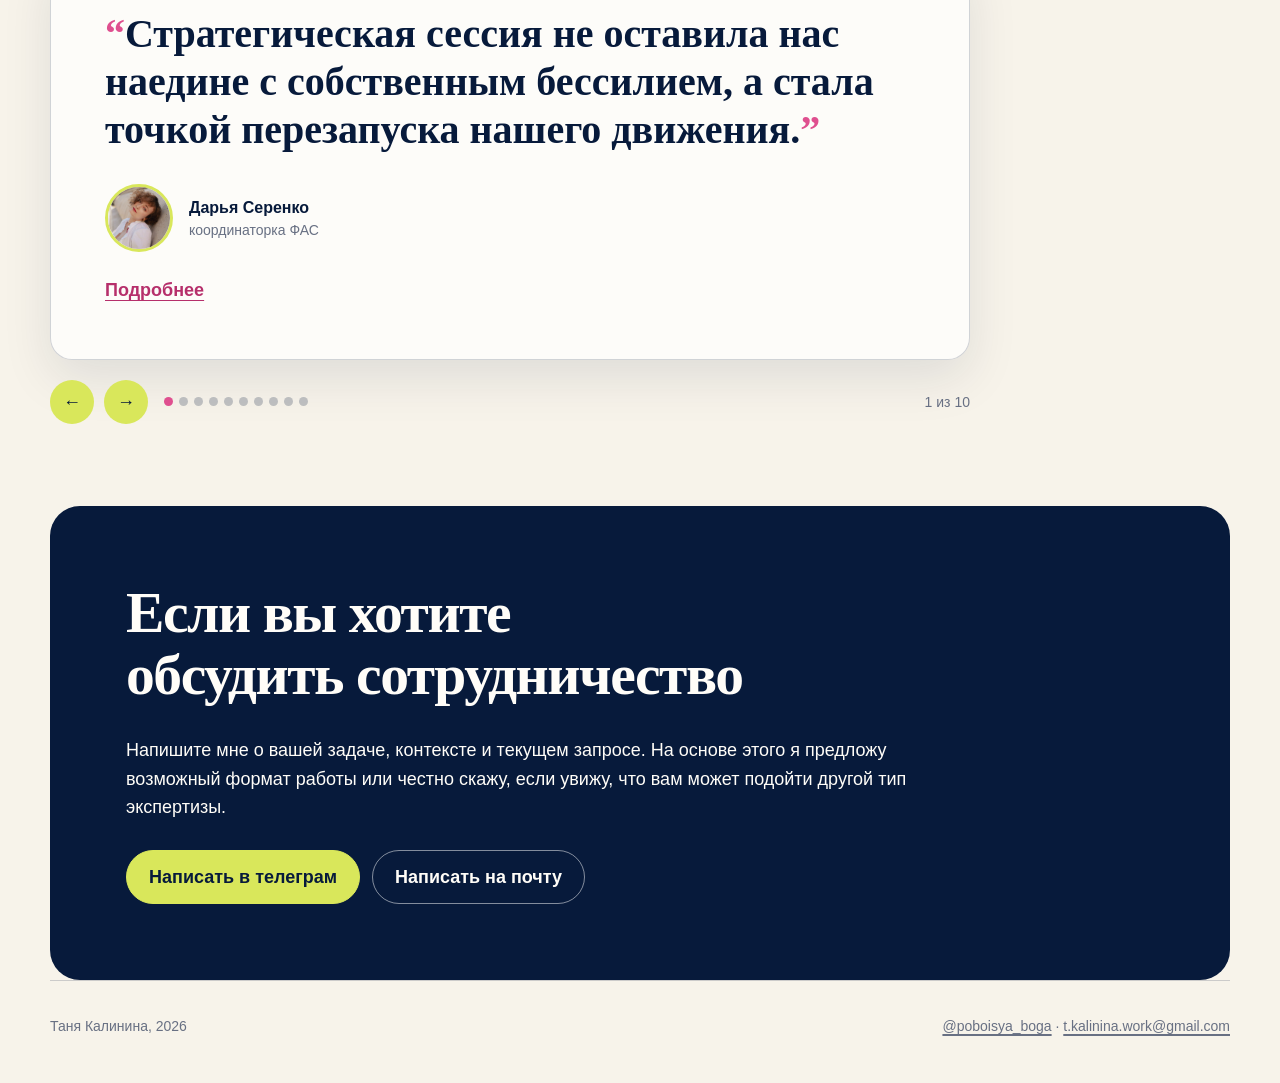
==== commit a61ce068: "Ver 1.9" ====
--- a/index.html
+++ b/index.html
@@ -10,11 +10,13 @@
 })(window,document,'script','dataLayer','GTM-56VS6ZNW');</script>
 <!-- End Google Tag Manager -->
 
-<meta name="viewport" content="width=device-width, initial-scale=1">
+<meta name="viewport" content="width=device-width, initial-scale=1, viewport-fit=cover">
 <title>Таня Калинина — фасилитаторка, авторка текстов</title>
 <meta name="description" content="Помогаю командам и сообществам превращать сложные обсуждения и противоречия в ясные решения и работающие стратегии.">
 <link rel="canonical" href="https://poboisyaboga.com/">
-<link rel="icon" href="eye-mark.svg" type="image/svg+xml">
+<link rel="icon" href="favicon.svg?v=2" type="image/svg+xml">
+<link rel="icon" href="favicon-32.png?v=2" sizes="32x32" type="image/png">
+<link rel="apple-touch-icon" href="apple-touch-icon.png?v=2">
 <meta property="og:type" content="profile">
 <meta property="og:locale" content="ru_RU">
 <meta property="og:url" content="https://poboisyaboga.com/">
@@ -25,8 +27,8 @@
 <meta property="og:image:height" content="630">
 <meta property="og:image:alt" content="Таня Калинина, фасилитаторка и авторка текстов">
 <meta name="twitter:card" content="summary_large_image">
-<link rel="stylesheet" href="styles.css?v=8">
-<script src="site.js?v=8" defer></script>
+<link rel="stylesheet" href="styles.css?v=9">
+<script src="site.js?v=9" defer></script>
 <script type="application/ld+json">
 {
  "@context": "https://schema.org",
@@ -79,11 +81,11 @@
 <div class="wrap">
 
 <div class="topbar">
-  <a class="site-symbol" href="index.html" aria-label="На главную"><img src="eye-mark.svg" alt="" width="96" height="64"></a>
+  <a class="site-symbol" href="/" aria-label="На главную"><img src="eye-mark.svg" alt="" width="96" height="64"></a>
   <nav class="topnav" id="site-menu" aria-label="Разделы сайта">
-    <a href="teams.html">Команды и сообщества</a>
-    <a href="texts.html">Тексты и экспертиза</a>
-    <a href="about.html">Обо мне</a>
+    <a href="/teams/">Команды и сообщества</a>
+    <a href="/texts/">Тексты и экспертиза</a>
+    <a href="/about/">Обо мне</a>
   </nav>
   <nav class="header-socials" aria-label="Социальные сети">
     <a class="social-link telegram" href="https://t.me/vot_i_dumai" target="_blank" rel="noopener noreferrer" aria-label="Telegram"><img src="telegram-mark.svg" alt="" width="24" height="24"></a>
@@ -112,14 +114,14 @@
   <p class="eyebrow">Два направления работы</p>
   <h2>С чем ко мне можно прийти</h2>
   <div class="doors">
-    <a class="door" href="teams.html">
+    <a class="door" href="/teams/">
       <div>
         <h3>Работа с командами и сообществами</h3>
         <p>Фасилитация и стратегические сессии, консультирование по развитию сообществ и волонтёрского направления, тренинги по работе с группами.</p>
       </div>
       <span class="go">Смотреть форматы</span>
     </a>
-    <a class="door" href="texts.html">
+    <a class="door" href="/texts/">
       <div>
         <h3>Тексты и публичная экспертиза</h3>
         <p>Аналитические и просветительские материалы для медиа, эфиры, комментарии, выступления на конференциях и дискуссиях.</p>
@@ -127,7 +129,7 @@
       <span class="go">Смотреть публикации</span>
     </a>
   </div>
-  <p class="inline-cta">Хотите лучше узнать мой профессиональный бэкграунд? <a href="about.html">Почитайте раздел обо мне</a>, там опыт, принципы работы и полные отзывы коллег.</p>
+  <p class="inline-cta">Хотите лучше узнать мой профессиональный бэкграунд? <a href="/about/">Почитайте раздел обо мне</a>, там опыт, принципы работы и полные отзывы коллег.</p>
 </section>
 
 <section class="grid">
@@ -156,7 +158,7 @@
   <div class="slider" id="rev">
     <div class="slides">
 
-      <div class="slide on" role="group" aria-label="Отзыв 1 из 9">
+      <div class="slide on" role="group" aria-label="Отзыв 1 из 10">
         <div class="card">
           <blockquote>Стратегическая сессия не оставила нас наедине с собственным бессилием, а стала точкой перезапуска нашего движения.</blockquote>
           <div class="said"><img src="img/people/serenko.jpg" alt="Дарья Серенко" width="220" height="220" loading="lazy"><p class="who"><b>Дарья Серенко</b>координаторка ФАС</p></div>
@@ -168,7 +170,7 @@
         </div>
       </div>
 
-      <div class="slide" role="group" aria-label="Отзыв 2 из 9">
+      <div class="slide" role="group" aria-label="Отзыв 2 из 10">
         <div class="card">
           <blockquote>Нам удалось совершить качественный переход от растерянности к структуре. Теперь у нас есть четкий план работы на год.</blockquote>
           <div class="said"><img src="img/people/library.jpg" alt="Библиотека им. Дж. Оруэлла" width="220" height="220" loading="lazy"><p class="who"><b>Библиотека им. Дж. Оруэлла</b>Иваново, Россия</p></div>
@@ -180,7 +182,7 @@
         </div>
       </div>
 
-      <div class="slide" role="group" aria-label="Отзыв 3 из 9">
+      <div class="slide" role="group" aria-label="Отзыв 3 из 10">
         <div class="card">
           <blockquote>Таня соединяет качества, которые очень редко встречаются вместе. Понимание правозащитной повестки, системность мышления и умение превращать идеи в работающие решения.</blockquote>
           <div class="said"><img src="img/people/rivina.jpg" alt="Анна Ривина" width="220" height="220" loading="lazy"><p class="who"><b>Анна Ривина</b>кандидатка юридических наук, основательница Насилию.нет</p></div>
@@ -192,7 +194,7 @@
         </div>
       </div>
 
-      <div class="slide" role="group" aria-label="Отзыв 4 из 9">
+      <div class="slide" role="group" aria-label="Отзыв 4 из 10">
         <div class="card">
           <blockquote>Таня задаёт очень точные вопросы, которые помогают человеку рассказать свою историю через чувства, а не через последовательность событий.</blockquote>
           <div class="said"><img src="img/people/yurova.jpg" alt="Надежда Юрова" width="220" height="220" loading="lazy"><p class="who"><b>Надежда Юрова</b>ведущая ютуб-канала Новой газеты Европа</p></div>
@@ -204,7 +206,7 @@
         </div>
       </div>
 
-      <div class="slide" role="group" aria-label="Отзыв 5 из 9">
+      <div class="slide" role="group" aria-label="Отзыв 5 из 10">
         <div class="card">
           <blockquote>Особенно ценным в нашей работе считаю сочетание мощной аналитики с добрым, человеческим подходом.</blockquote>
           <div class="said"><img src="img/people/polozkova.jpg" alt="Анастасия Полозкова" width="220" height="220" loading="lazy"><p class="who"><b>Анастасия Полозкова</b>журналистка, редакторка и фем-активистка</p></div>
@@ -216,7 +218,7 @@
         </div>
       </div>
 
-      <div class="slide" role="group" aria-label="Отзыв 6 из 9">
+      <div class="slide" role="group" aria-label="Отзыв 6 из 10">
         <div class="card">
           <blockquote>Это была самая эффективная фасилитационная работа, которую я видела за последние 8 лет.</blockquote>
           <div class="said"><img src="img/people/vyahoreva.jpg" alt="Виктория Вяхорева" width="220" height="220" loading="lazy"><p class="who"><b>Виктория Вяхорева</b>коммуникации и фандрайзинг в НКО</p></div>
@@ -228,7 +230,7 @@
         </div>
       </div>
 
-      <div class="slide" role="group" aria-label="Отзыв 7 из 9">
+      <div class="slide" role="group" aria-label="Отзыв 7 из 10">
         <div class="card">
           <blockquote>Таня видит и людей, и процессы, и цели проекта и умеет связывать всё это между собой, сохраняя внимательность к участницам и контексту.</blockquote>
           <div class="said"><img src="img/people/zakirova.jpg" alt="Лена Закирова" width="220" height="220" loading="lazy"><p class="who"><b>Лена Закирова</b>координатор программ в digital и social impact</p></div>
@@ -240,7 +242,7 @@
         </div>
       </div>
 
-      <div class="slide" role="group" aria-label="Отзыв 8 из 9">
+      <div class="slide" role="group" aria-label="Отзыв 8 из 10">
         <div class="card">
           <blockquote>По итогам сессии у нас получился конкретный документ. Он отражал абсолютно всё, что мы обсуждали. Как в игре в испорченный телефон, только наоборот.</blockquote>
           <div class="said"><img src="img/people/dzhordzhevich.jpg" alt="Александра Джорджевич" width="220" height="220" loading="lazy"><p class="who"><b>Александра Джорджевич</b>PR-специалистка для impact-бизнеса и НКО</p></div>
@@ -252,7 +254,7 @@
         </div>
       </div>
 
-      <div class="slide" role="group" aria-label="Отзыв 9 из 9">
+      <div class="slide" role="group" aria-label="Отзыв 9 из 10">
         <div class="card">
           <blockquote>Самым ценным оказалось сочетание профессиональной точности и человеческого уважения. Это редкое сочетание.</blockquote>
           <div class="said"><img src="img/people/filippova.jpg" alt="Елена Филиппова" width="220" height="220" loading="lazy"><p class="who"><b>Елена Филиппова</b>издатель Perito, основательница книжного клуба «После Слов»</p></div>
@@ -260,6 +262,18 @@
           <div class="more">
             <p>Мы запускали книжный клуб при Perito и с самого начала понимали, что это не просто развлекательный формат. Нам была нужна помощь в выстраивании системы коммуникации внутри клуба: как вести обсуждения, как модерировать разговор, как создавать безопасную атмосферу — и при этом сохранять пространство для живого, честного высказывания.</p>
             <p>Таня помогла нам иначе посмотреть на задачу: вместо строгих правил — коммуникационная рамка, достаточно понятная, чтобы на неё опереться, и достаточно уважительная, чтобы не разрушать доверие к аудитории. При этом работа не оставалась на уровне общих рассуждений — Таня давала конкретные инструменты: как начинать обсуждение, как задавать тон, как учитывать групповую динамику.</p>
+          </div>
+        </div>
+      </div>
+
+      <div class="slide" role="group" aria-label="Отзыв 10 из 10">
+        <div class="card">
+          <blockquote>С Таней можно спорить, приносить совсем сырые идеи, обсуждать их и вместе доводить до работающей формы.</blockquote>
+          <div class="said"><img src="img/people/privalova.jpg" alt="Вика Привалова" width="220" height="220" loading="lazy"><p class="who"><b>Вика Привалова</b>фандрайзерка, создательница социальных проектов, координаторка ФАС</p></div>
+          <button class="toggle" type="button">Подробнее</button>
+          <div class="more">
+            <p>Особенно я ценю Танину способность выдерживать неопределённость и оставаться в тонусе, когда команда уже буквально на последнем дыхании. Она помогает удерживать фокус на процессе до момента, когда становится хотя бы немного понятнее, куда двигаться дальше.</p>
+            <p>Наверное, именно это сочетание я больше всего ценю в работе и партнёрстве с Таней: структура, надёжность, разделённая ответственность, внимание к собственным реакциям и к другим людям, способность выдерживать сложность и при этом не делать её тяжелее, чем она уже есть.</p>
           </div>
         </div>
       </div>
--- a/styles.css
+++ b/styles.css
@@ -15,11 +15,21 @@
 * { box-sizing: border-box; }
 
 html {
+  width: 100%;
+  max-width: 100%;
+  overflow-x: hidden;
+  overflow-x: clip;
   scroll-behavior: smooth;
   background: var(--paper);
 }
 
 body {
+  position: relative;
+  width: 100%;
+  min-width: 0;
+  max-width: 100%;
+  overflow-x: hidden;
+  overflow-x: clip;
   margin: 0;
   color: var(--ink);
   background:
@@ -45,7 +55,50 @@
 
 .wrap {
   width: min(1180px, calc(100% - 48px));
+  max-width: 100%;
   margin: 0 auto;
+}
+
+main,
+section,
+header,
+footer,
+.topbar,
+.hero,
+.page-intro,
+.page-intro-copy,
+.doors,
+.voices,
+.practice-stats,
+.work-format-copy,
+.statement,
+.talk,
+.pubs,
+.years,
+.creed,
+.card,
+.review,
+.voice,
+.door {
+  min-width: 0;
+}
+
+h1,
+h2,
+h3,
+h4,
+p,
+li,
+blockquote,
+.who,
+footer a,
+.pubs a {
+  overflow-wrap: break-word;
+}
+
+footer a,
+.pubs a {
+  overflow-wrap: anywhere;
 }
 
 .skip {
@@ -789,7 +842,7 @@
   font-weight: 800;
 }
 
-.dots { display: flex; gap: 6px; margin-left: 6px; }
+.dots { display: flex; flex-wrap: wrap; gap: 6px; margin-left: 6px; }
 .dot { width: 9px; height: 9px; padding: 0; background: rgba(7, 26, 59, 0.23); border-radius: 50%; }
 .dot[aria-selected="true"] { background: var(--pink); }
 .count { margin-left: auto; color: var(--muted); font-size: 14px; }
@@ -914,6 +967,7 @@
   .mark { font-size: 22px; }
   .menu-toggle {
     display: inline-flex;
+    flex: 0 0 auto;
     align-items: center;
     gap: 10px;
     min-height: 42px;
@@ -984,8 +1038,17 @@
   .creed li { min-height: 0; }
   .card, .review, .voice, .door { border-radius: 17px; }
   .said img { width: 58px; height: 58px; }
+  .rail { flex-wrap: wrap; }
+  .rail .dots { order: 3; width: 100%; margin: 4px 0 0; }
   footer { flex-direction: column; }
   footer span:last-child { text-align: left; }
+}
+
+@media (max-width: 380px) {
+  .wrap { width: calc(100% - 24px); }
+  .practice-stats { grid-template-columns: 1fr; }
+  .menu-toggle { padding-inline: 11px; }
+  .menu-label { display: none; }
 }
 
 @media (prefers-reduced-motion: reduce) {
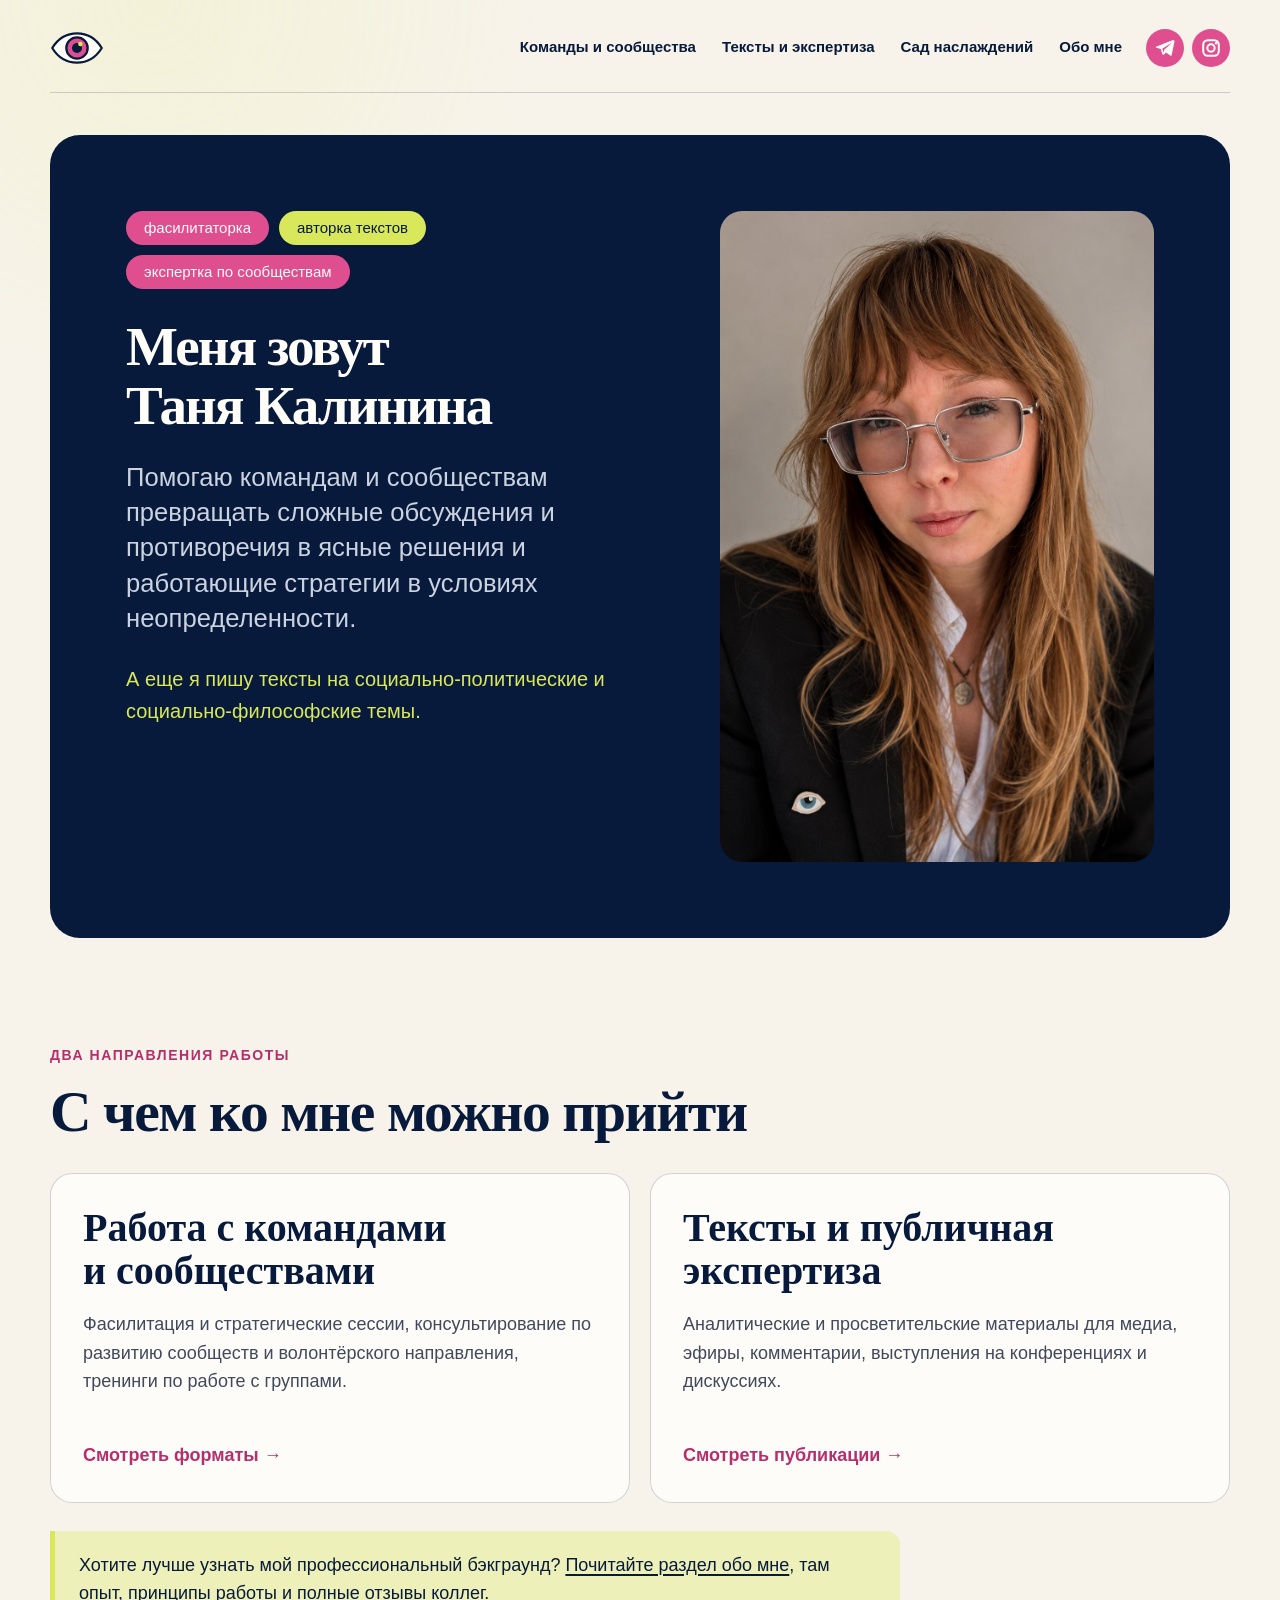
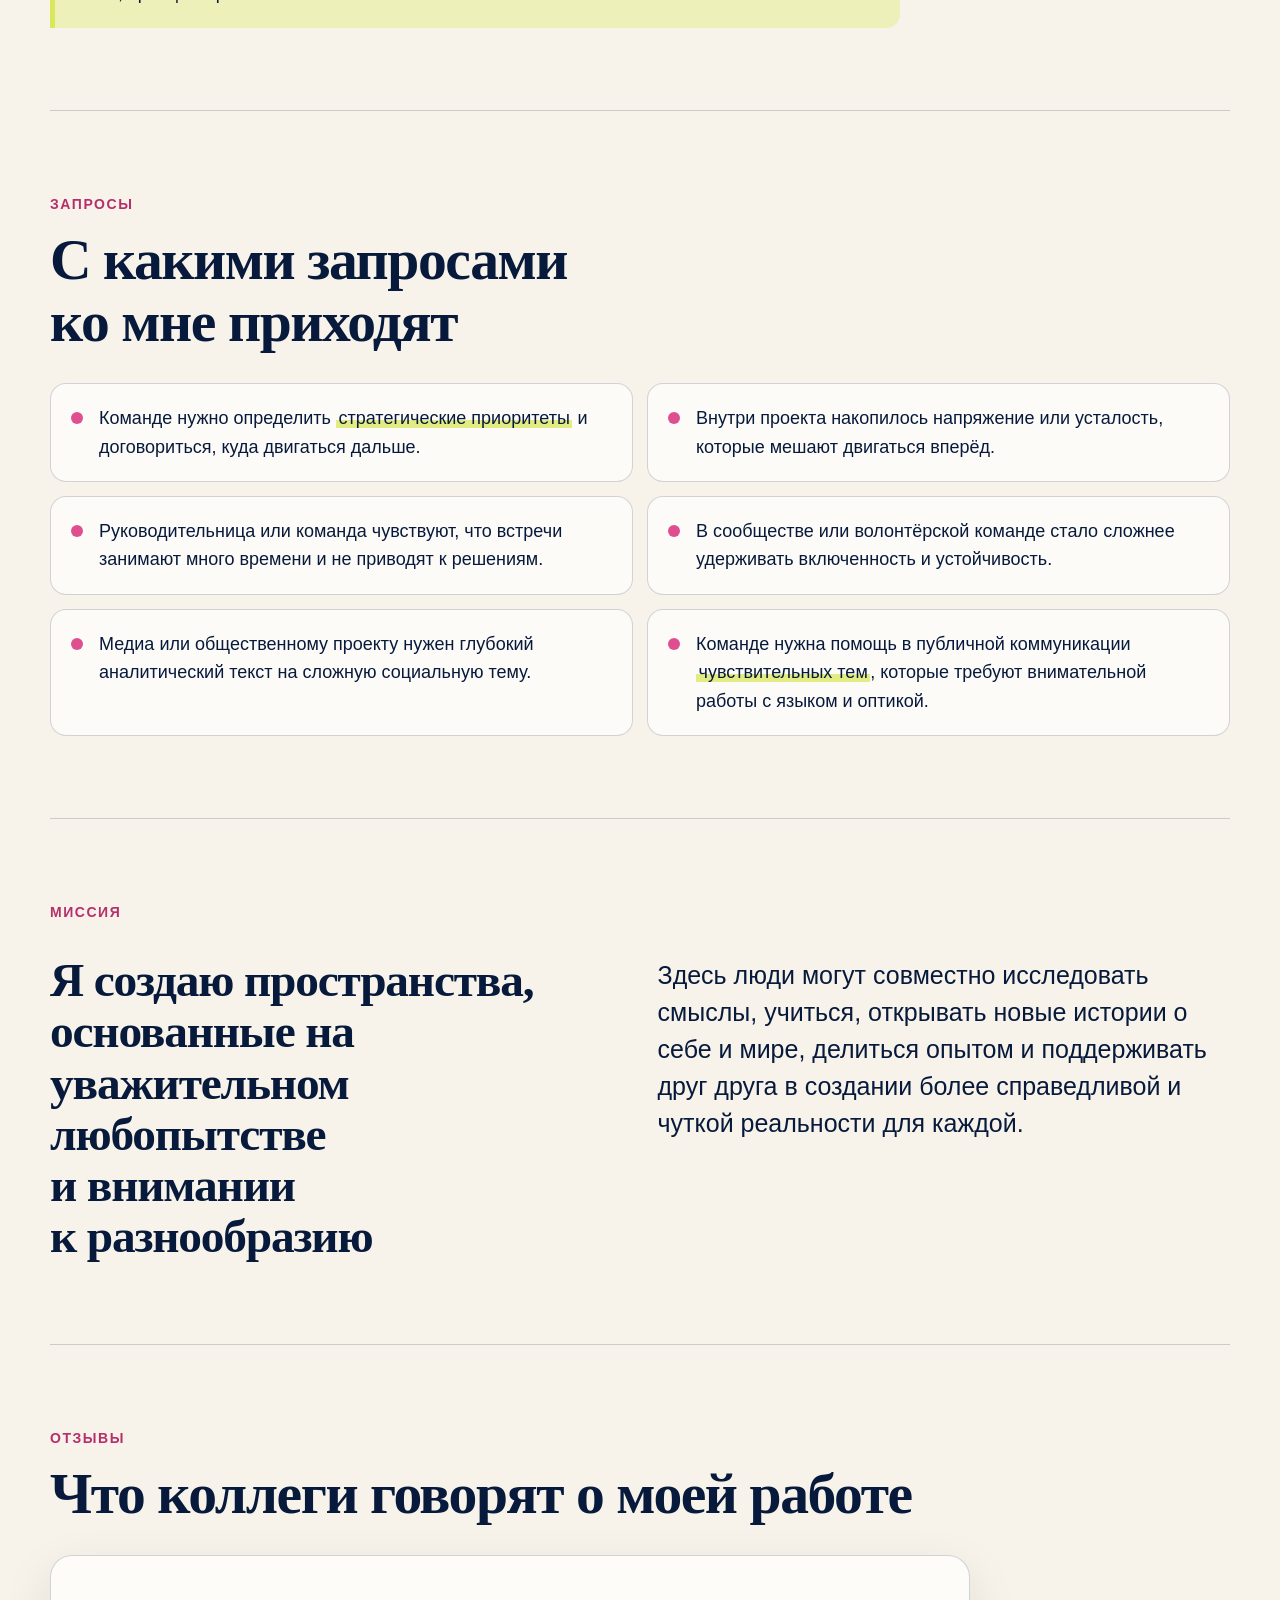
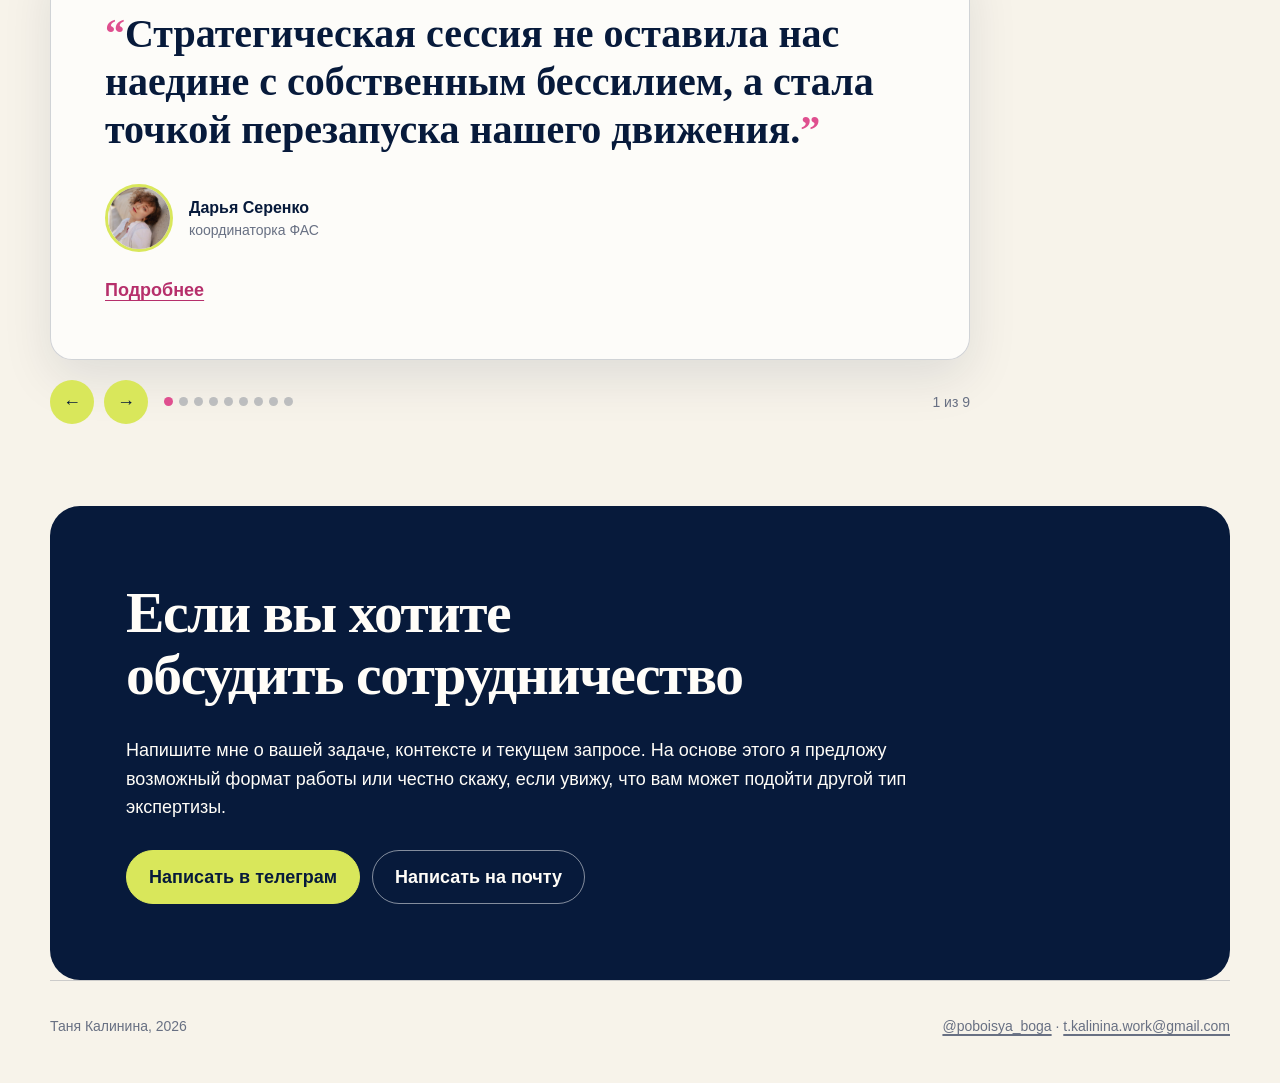
==== commit d40bfd77: "Paradise_1" ====
--- a/index.html
+++ b/index.html
@@ -27,8 +27,8 @@
 <meta property="og:image:height" content="630">
 <meta property="og:image:alt" content="Таня Калинина, фасилитаторка и авторка текстов">
 <meta name="twitter:card" content="summary_large_image">
-<link rel="stylesheet" href="styles.css?v=9">
-<script src="site.js?v=9" defer></script>
+<link rel="stylesheet" href="styles.css?v=10">
+<script src="site.js?v=10" defer></script>
 <script type="application/ld+json">
 {
  "@context": "https://schema.org",
@@ -85,6 +85,7 @@
   <nav class="topnav" id="site-menu" aria-label="Разделы сайта">
     <a href="/teams/">Команды и сообщества</a>
     <a href="/texts/">Тексты и экспертиза</a>
+    <a href="/lesbian_paradise/" data-track="garden_menu_click">Сад наслаждений</a>
     <a href="/about/">Обо мне</a>
   </nav>
   <nav class="header-socials" aria-label="Социальные сети">
@@ -158,7 +159,7 @@
   <div class="slider" id="rev">
     <div class="slides">
 
-      <div class="slide on" role="group" aria-label="Отзыв 1 из 10">
+      <div class="slide on" role="group" aria-label="Отзыв 1 из 9">
         <div class="card">
           <blockquote>Стратегическая сессия не оставила нас наедине с собственным бессилием, а стала точкой перезапуска нашего движения.</blockquote>
           <div class="said"><img src="img/people/serenko.jpg" alt="Дарья Серенко" width="220" height="220" loading="lazy"><p class="who"><b>Дарья Серенко</b>координаторка ФАС</p></div>
@@ -170,7 +171,7 @@
         </div>
       </div>
 
-      <div class="slide" role="group" aria-label="Отзыв 2 из 10">
+      <div class="slide" role="group" aria-label="Отзыв 2 из 9">
         <div class="card">
           <blockquote>Нам удалось совершить качественный переход от растерянности к структуре. Теперь у нас есть четкий план работы на год.</blockquote>
           <div class="said"><img src="img/people/library.jpg" alt="Библиотека им. Дж. Оруэлла" width="220" height="220" loading="lazy"><p class="who"><b>Библиотека им. Дж. Оруэлла</b>Иваново, Россия</p></div>
@@ -182,7 +183,7 @@
         </div>
       </div>
 
-      <div class="slide" role="group" aria-label="Отзыв 3 из 10">
+      <div class="slide" role="group" aria-label="Отзыв 3 из 9">
         <div class="card">
           <blockquote>Таня соединяет качества, которые очень редко встречаются вместе. Понимание правозащитной повестки, системность мышления и умение превращать идеи в работающие решения.</blockquote>
           <div class="said"><img src="img/people/rivina.jpg" alt="Анна Ривина" width="220" height="220" loading="lazy"><p class="who"><b>Анна Ривина</b>кандидатка юридических наук, основательница Насилию.нет</p></div>
@@ -194,7 +195,7 @@
         </div>
       </div>
 
-      <div class="slide" role="group" aria-label="Отзыв 4 из 10">
+      <div class="slide" role="group" aria-label="Отзыв 4 из 9">
         <div class="card">
           <blockquote>Таня задаёт очень точные вопросы, которые помогают человеку рассказать свою историю через чувства, а не через последовательность событий.</blockquote>
           <div class="said"><img src="img/people/yurova.jpg" alt="Надежда Юрова" width="220" height="220" loading="lazy"><p class="who"><b>Надежда Юрова</b>ведущая ютуб-канала Новой газеты Европа</p></div>
@@ -206,7 +207,7 @@
         </div>
       </div>
 
-      <div class="slide" role="group" aria-label="Отзыв 5 из 10">
+      <div class="slide" role="group" aria-label="Отзыв 5 из 9">
         <div class="card">
           <blockquote>Особенно ценным в нашей работе считаю сочетание мощной аналитики с добрым, человеческим подходом.</blockquote>
           <div class="said"><img src="img/people/polozkova.jpg" alt="Анастасия Полозкова" width="220" height="220" loading="lazy"><p class="who"><b>Анастасия Полозкова</b>журналистка, редакторка и фем-активистка</p></div>
@@ -218,7 +219,7 @@
         </div>
       </div>
 
-      <div class="slide" role="group" aria-label="Отзыв 6 из 10">
+      <div class="slide" role="group" aria-label="Отзыв 6 из 9">
         <div class="card">
           <blockquote>Это была самая эффективная фасилитационная работа, которую я видела за последние 8 лет.</blockquote>
           <div class="said"><img src="img/people/vyahoreva.jpg" alt="Виктория Вяхорева" width="220" height="220" loading="lazy"><p class="who"><b>Виктория Вяхорева</b>коммуникации и фандрайзинг в НКО</p></div>
@@ -230,7 +231,7 @@
         </div>
       </div>
 
-      <div class="slide" role="group" aria-label="Отзыв 7 из 10">
+      <div class="slide" role="group" aria-label="Отзыв 7 из 9">
         <div class="card">
           <blockquote>Таня видит и людей, и процессы, и цели проекта и умеет связывать всё это между собой, сохраняя внимательность к участницам и контексту.</blockquote>
           <div class="said"><img src="img/people/zakirova.jpg" alt="Лена Закирова" width="220" height="220" loading="lazy"><p class="who"><b>Лена Закирова</b>координатор программ в digital и social impact</p></div>
@@ -242,7 +243,7 @@
         </div>
       </div>
 
-      <div class="slide" role="group" aria-label="Отзыв 8 из 10">
+      <div class="slide" role="group" aria-label="Отзыв 8 из 9">
         <div class="card">
           <blockquote>По итогам сессии у нас получился конкретный документ. Он отражал абсолютно всё, что мы обсуждали. Как в игре в испорченный телефон, только наоборот.</blockquote>
           <div class="said"><img src="img/people/dzhordzhevich.jpg" alt="Александра Джорджевич" width="220" height="220" loading="lazy"><p class="who"><b>Александра Джорджевич</b>PR-специалистка для impact-бизнеса и НКО</p></div>
@@ -254,7 +255,7 @@
         </div>
       </div>
 
-      <div class="slide" role="group" aria-label="Отзыв 9 из 10">
+      <div class="slide" role="group" aria-label="Отзыв 9 из 9">
         <div class="card">
           <blockquote>Самым ценным оказалось сочетание профессиональной точности и человеческого уважения. Это редкое сочетание.</blockquote>
           <div class="said"><img src="img/people/filippova.jpg" alt="Елена Филиппова" width="220" height="220" loading="lazy"><p class="who"><b>Елена Филиппова</b>издатель Perito, основательница книжного клуба «После Слов»</p></div>
@@ -262,18 +263,6 @@
           <div class="more">
             <p>Мы запускали книжный клуб при Perito и с самого начала понимали, что это не просто развлекательный формат. Нам была нужна помощь в выстраивании системы коммуникации внутри клуба: как вести обсуждения, как модерировать разговор, как создавать безопасную атмосферу — и при этом сохранять пространство для живого, честного высказывания.</p>
             <p>Таня помогла нам иначе посмотреть на задачу: вместо строгих правил — коммуникационная рамка, достаточно понятная, чтобы на неё опереться, и достаточно уважительная, чтобы не разрушать доверие к аудитории. При этом работа не оставалась на уровне общих рассуждений — Таня давала конкретные инструменты: как начинать обсуждение, как задавать тон, как учитывать групповую динамику.</p>
-          </div>
-        </div>
-      </div>
-
-      <div class="slide" role="group" aria-label="Отзыв 10 из 10">
-        <div class="card">
-          <blockquote>С Таней можно спорить, приносить совсем сырые идеи, обсуждать их и вместе доводить до работающей формы.</blockquote>
-          <div class="said"><img src="img/people/privalova.jpg" alt="Вика Привалова" width="220" height="220" loading="lazy"><p class="who"><b>Вика Привалова</b>фандрайзерка, создательница социальных проектов, координаторка ФАС</p></div>
-          <button class="toggle" type="button">Подробнее</button>
-          <div class="more">
-            <p>Особенно я ценю Танину способность выдерживать неопределённость и оставаться в тонусе, когда команда уже буквально на последнем дыхании. Она помогает удерживать фокус на процессе до момента, когда становится хотя бы немного понятнее, куда двигаться дальше.</p>
-            <p>Наверное, именно это сочетание я больше всего ценю в работе и партнёрстве с Таней: структура, надёжность, разделённая ответственность, внимание к собственным реакциям и к другим людям, способность выдерживать сложность и при этом не делать её тяжелее, чем она уже есть.</p>
           </div>
         </div>
       </div>
--- a/styles.css
+++ b/styles.css
@@ -180,7 +180,7 @@
   align-items: center;
   justify-content: flex-end;
   gap: 10px 26px;
-  flex-wrap: wrap;
+  flex-wrap: nowrap;
   font-size: 15px;
   font-weight: 650;
 }
@@ -938,6 +938,57 @@
 }
 
 footer span:last-child { text-align: right; }
+
+@media (max-width: 1100px) {
+  .topbar { gap: 12px; }
+  .topnav { gap: 10px 16px; font-size: 14px; }
+  .header-socials { gap: 6px; margin-left: 2px; }
+}
+
+@media (max-width: 820px) {
+  .topbar { align-items: center; gap: 10px; }
+  .menu-toggle {
+    display: inline-flex;
+    flex: 0 0 auto;
+    align-items: center;
+    gap: 10px;
+    min-height: 42px;
+    padding: 8px 13px;
+    color: var(--ink);
+    background: var(--lime);
+    border: 1px solid var(--ink);
+    border-radius: 999px;
+    cursor: pointer;
+    font-size: 13px;
+    font-weight: 800;
+  }
+  .menu-lines { display: grid; gap: 5px; width: 18px; }
+  .menu-lines i { display: block; width: 18px; height: 2px; background: currentColor; transition: transform 160ms ease; }
+  .menu-toggle[aria-expanded="true"] .menu-lines i:first-child { transform: translateY(3.5px) rotate(45deg); }
+  .menu-toggle[aria-expanded="true"] .menu-lines i:last-child { transform: translateY(-3.5px) rotate(-45deg); }
+  .topnav {
+    position: absolute;
+    top: calc(100% + 10px);
+    left: 0;
+    right: 0;
+    display: grid;
+    gap: 0;
+    padding: 10px;
+    text-align: left;
+    background: var(--ink);
+    border-radius: 18px;
+    box-shadow: var(--shadow);
+    opacity: 0;
+    visibility: hidden;
+    transform: translateY(-8px);
+    transition: opacity 160ms ease, transform 160ms ease, visibility 160ms ease;
+    margin-left: 0;
+  }
+  .header-socials { margin-left: auto; }
+  .menu-open .topnav { opacity: 1; visibility: visible; transform: none; }
+  .topnav a { padding: 13px 14px; color: var(--white); border: 0; border-radius: 11px; }
+  .topnav a:hover, .topnav a[aria-current="page"] { color: var(--ink); background: var(--lime); }
+}
 
 @media (max-width: 860px) {
   .hero { grid-template-columns: 1fr; }
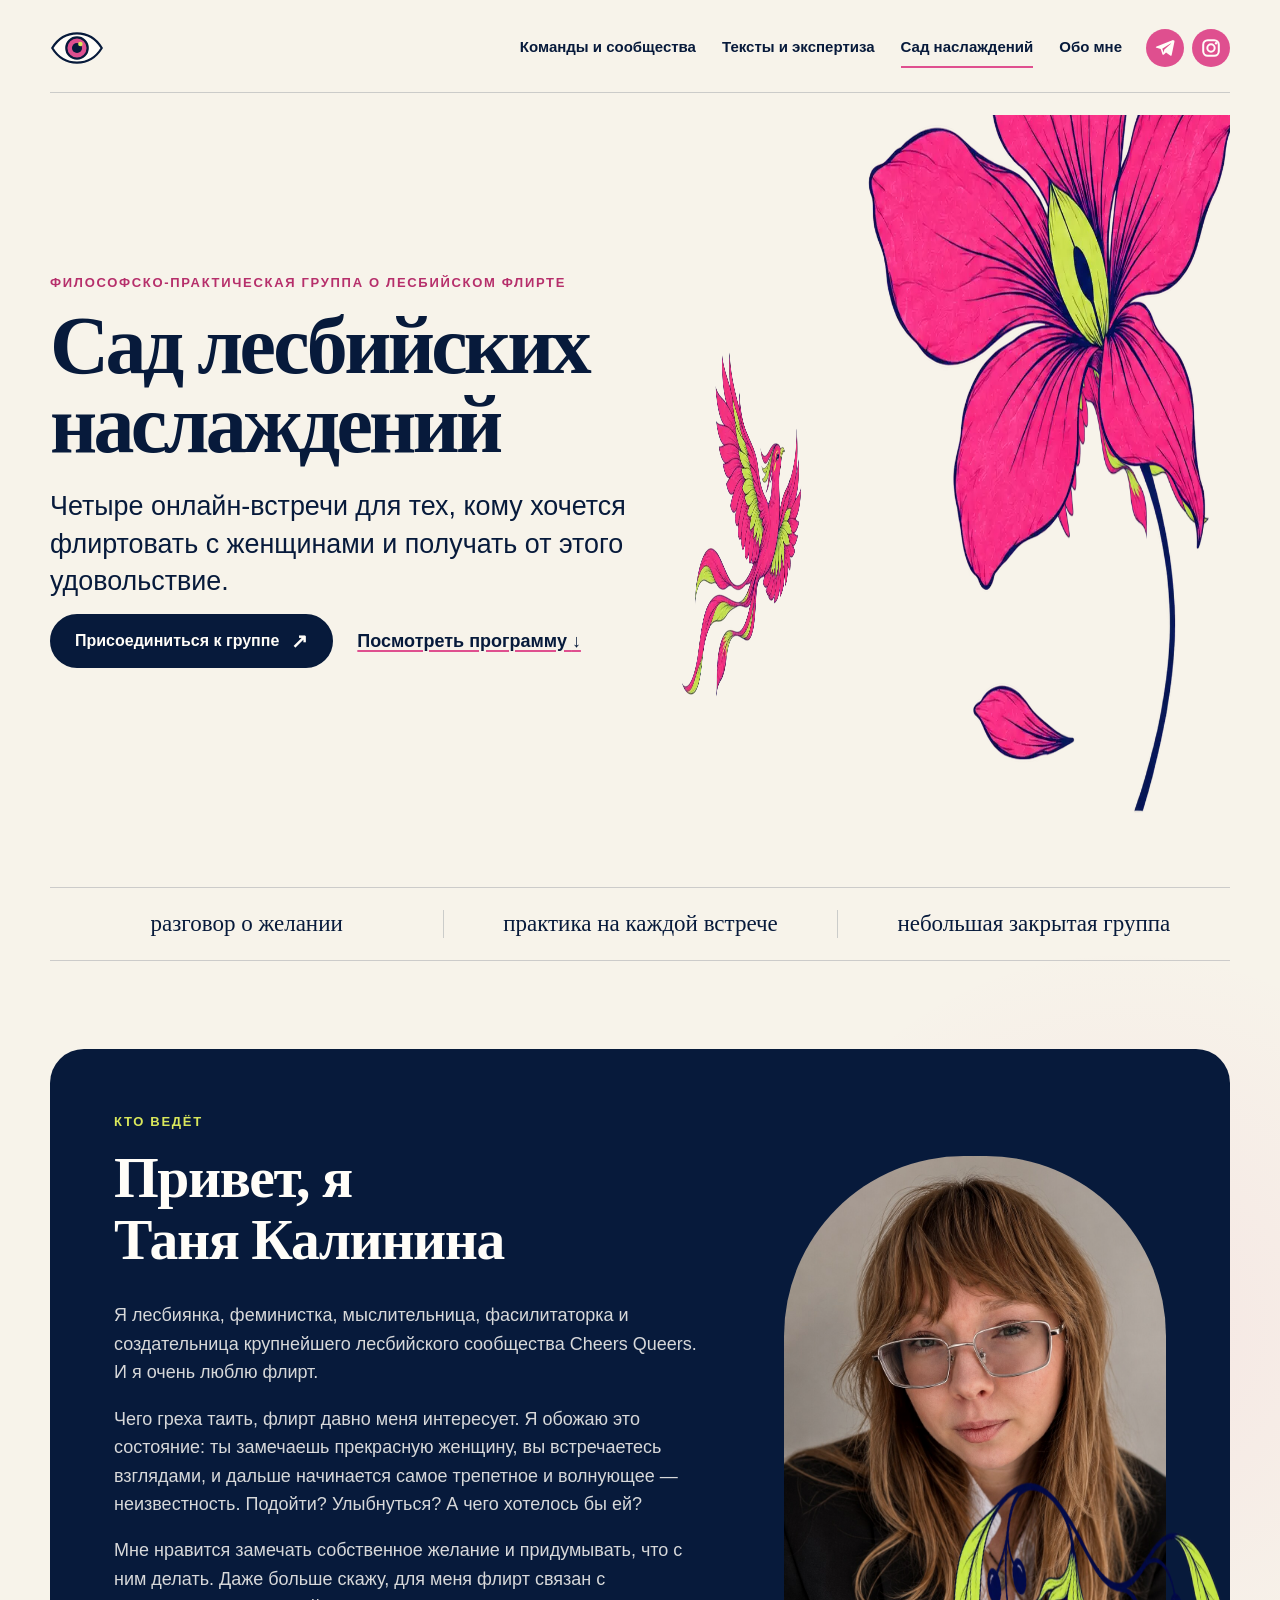
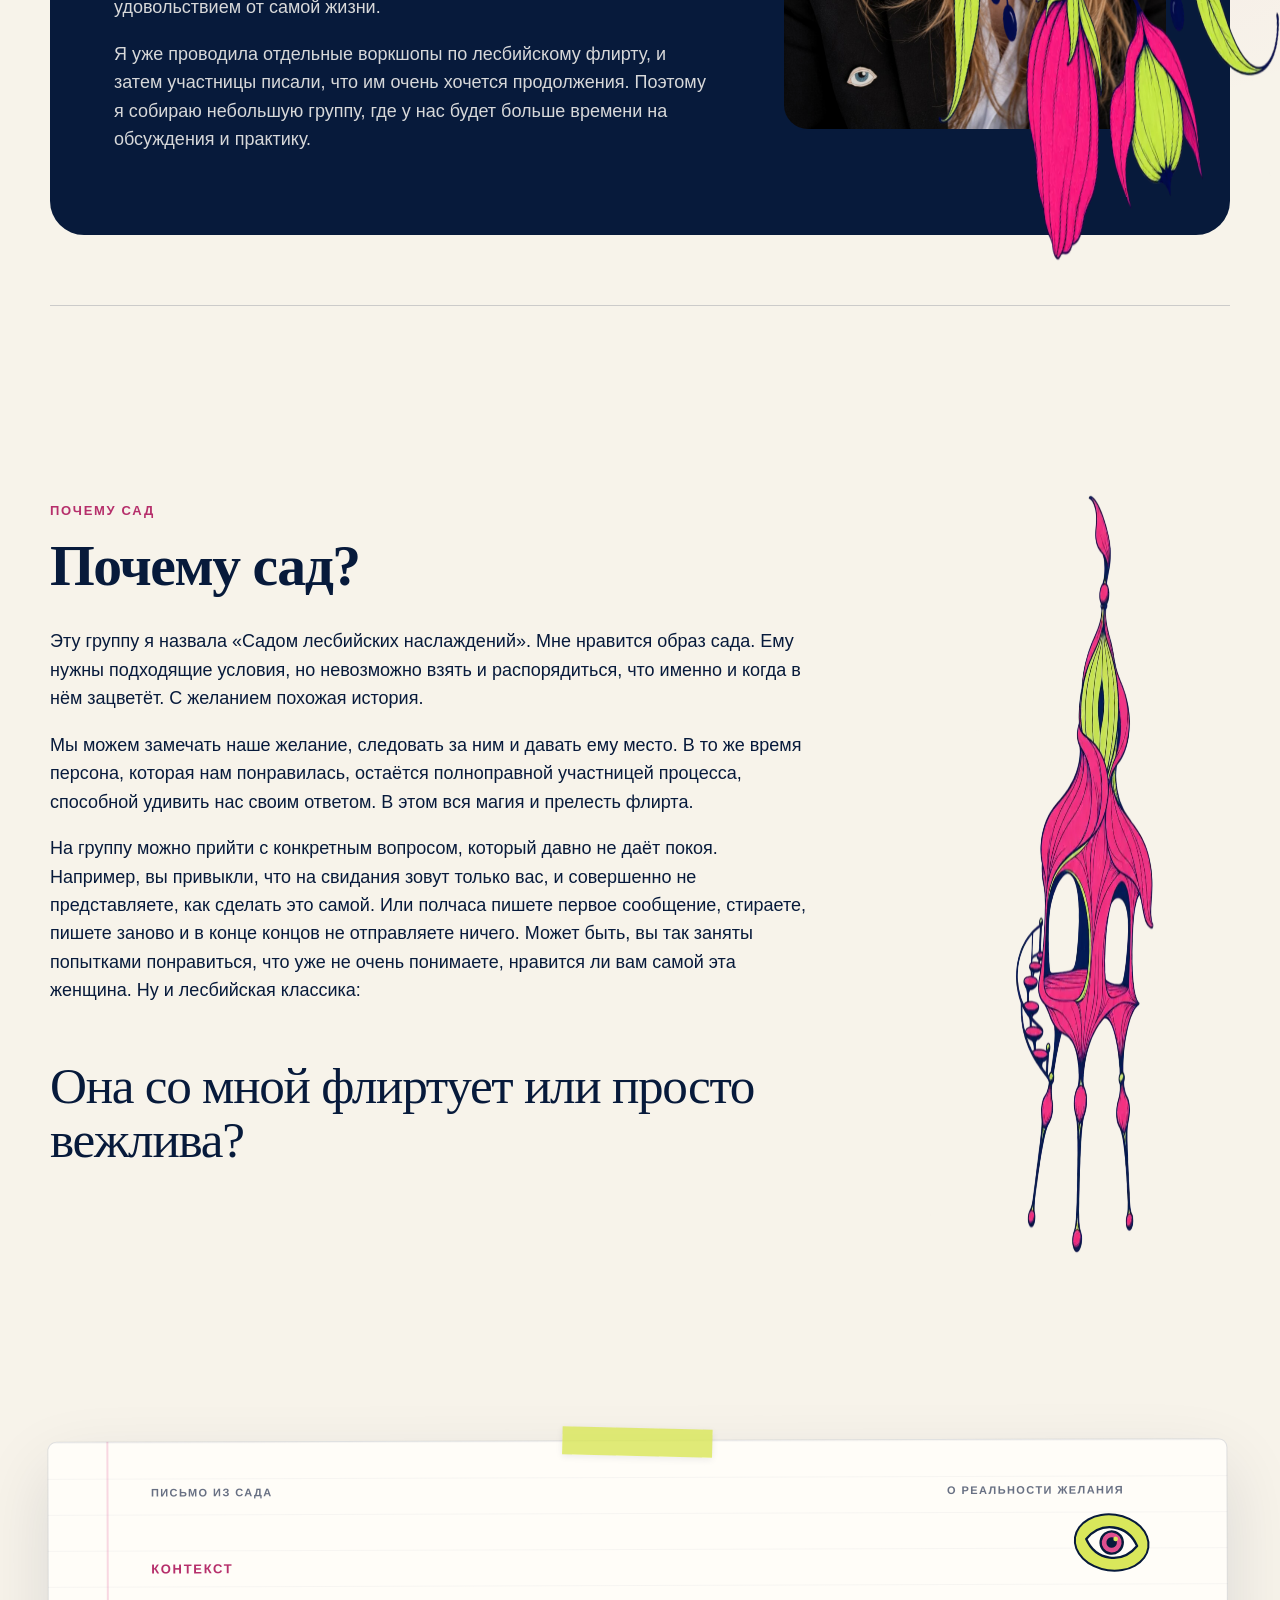
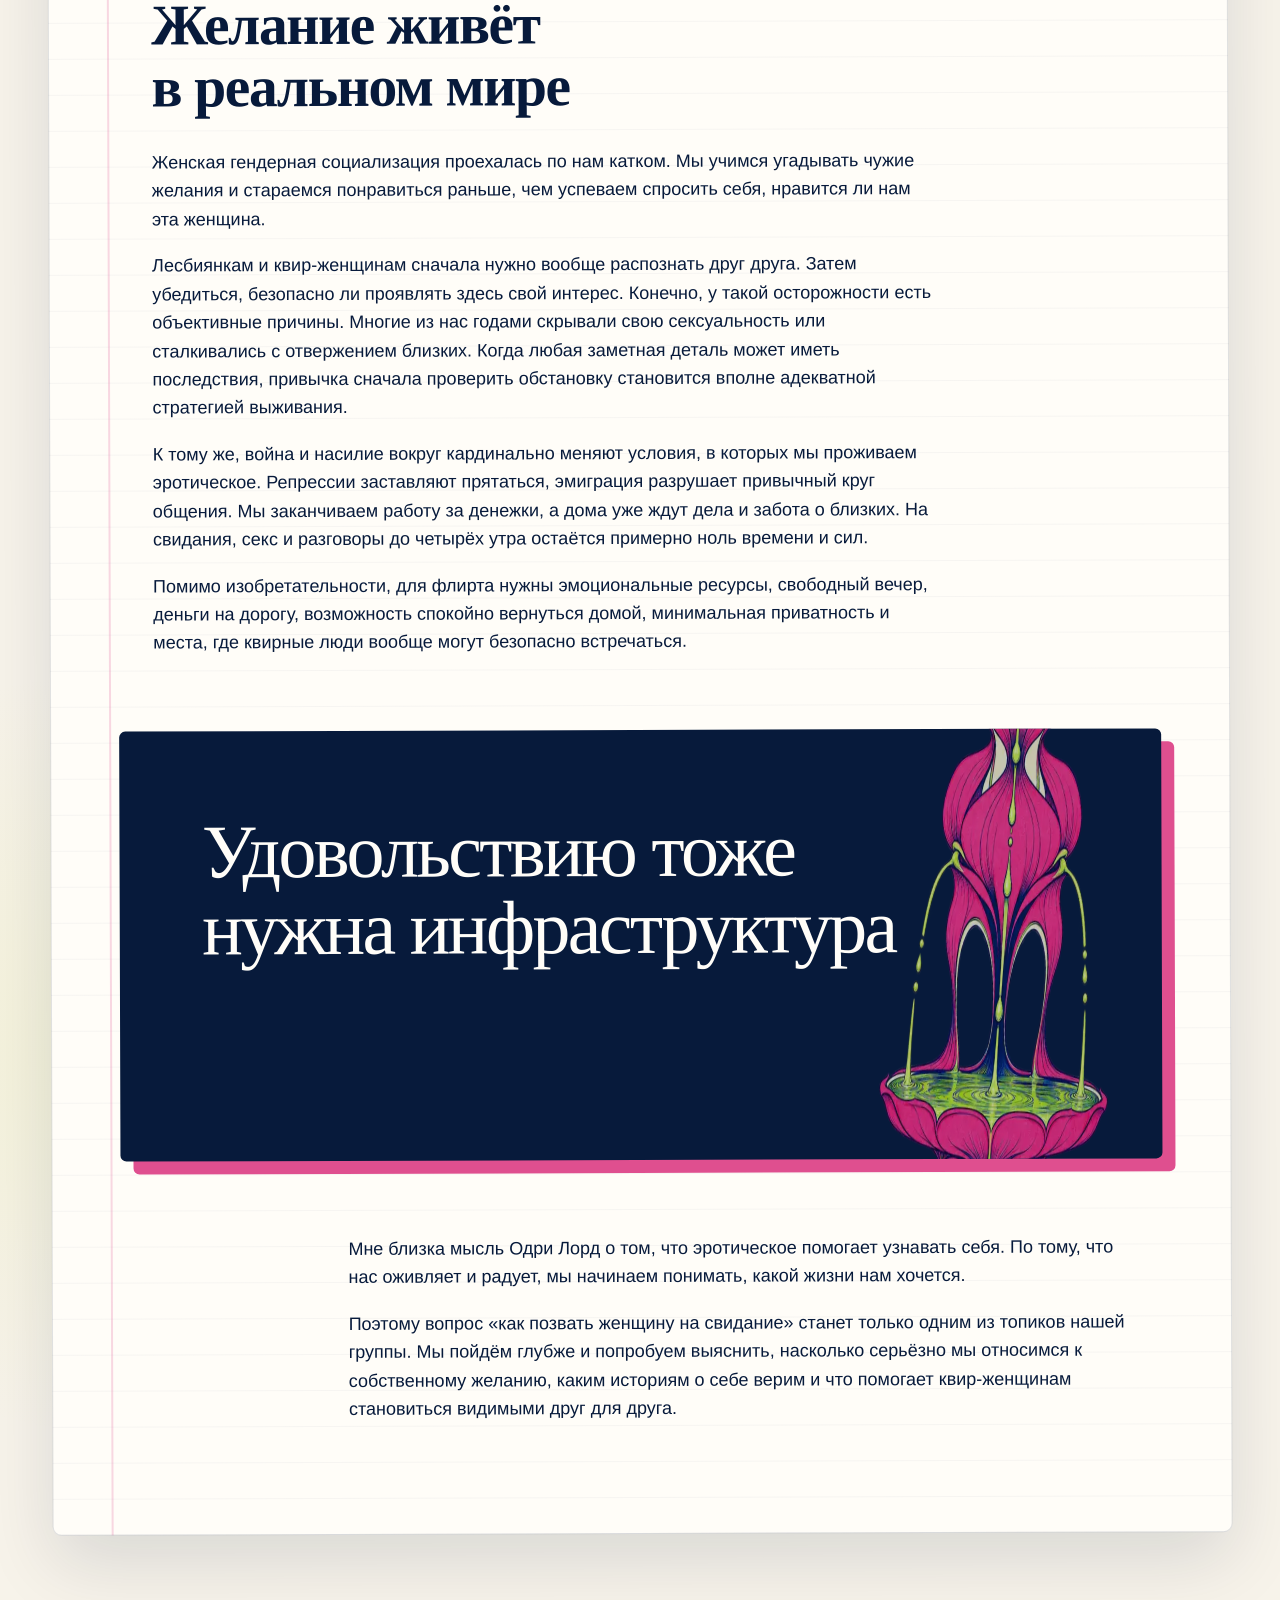
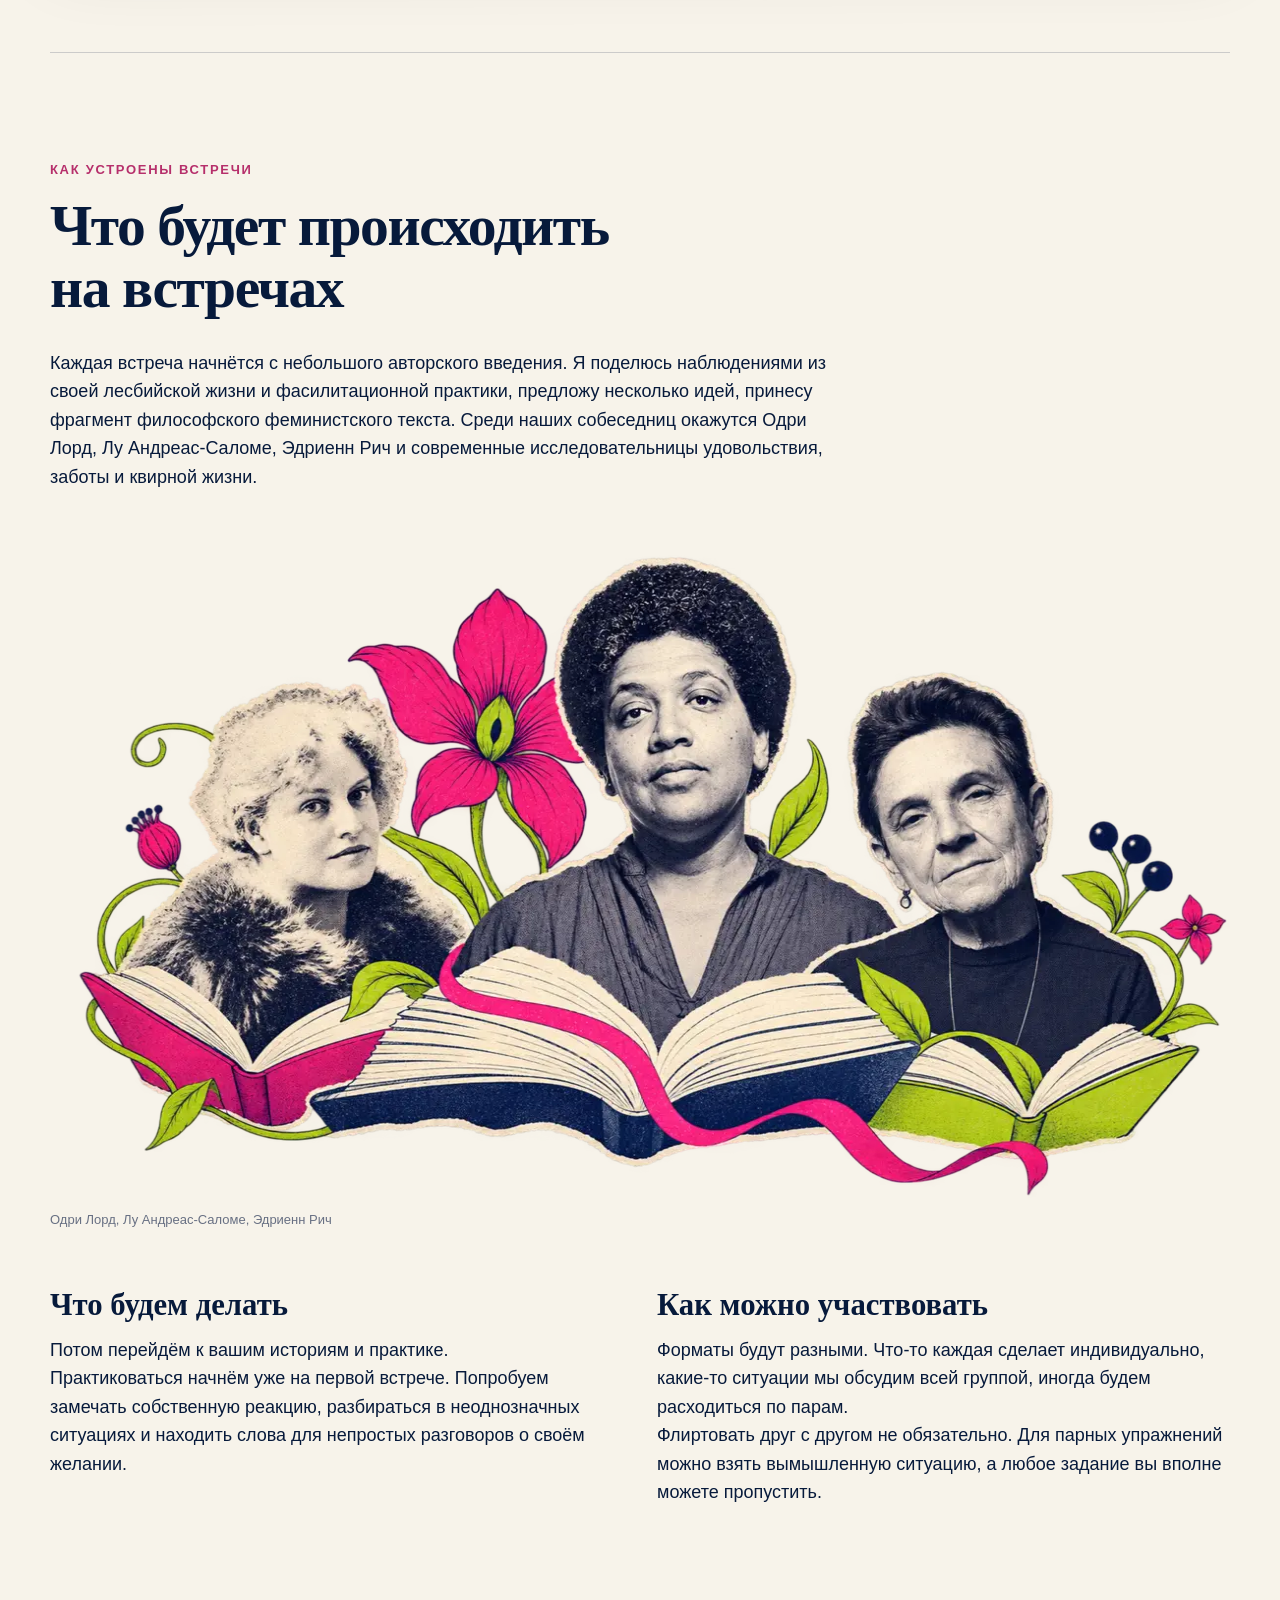
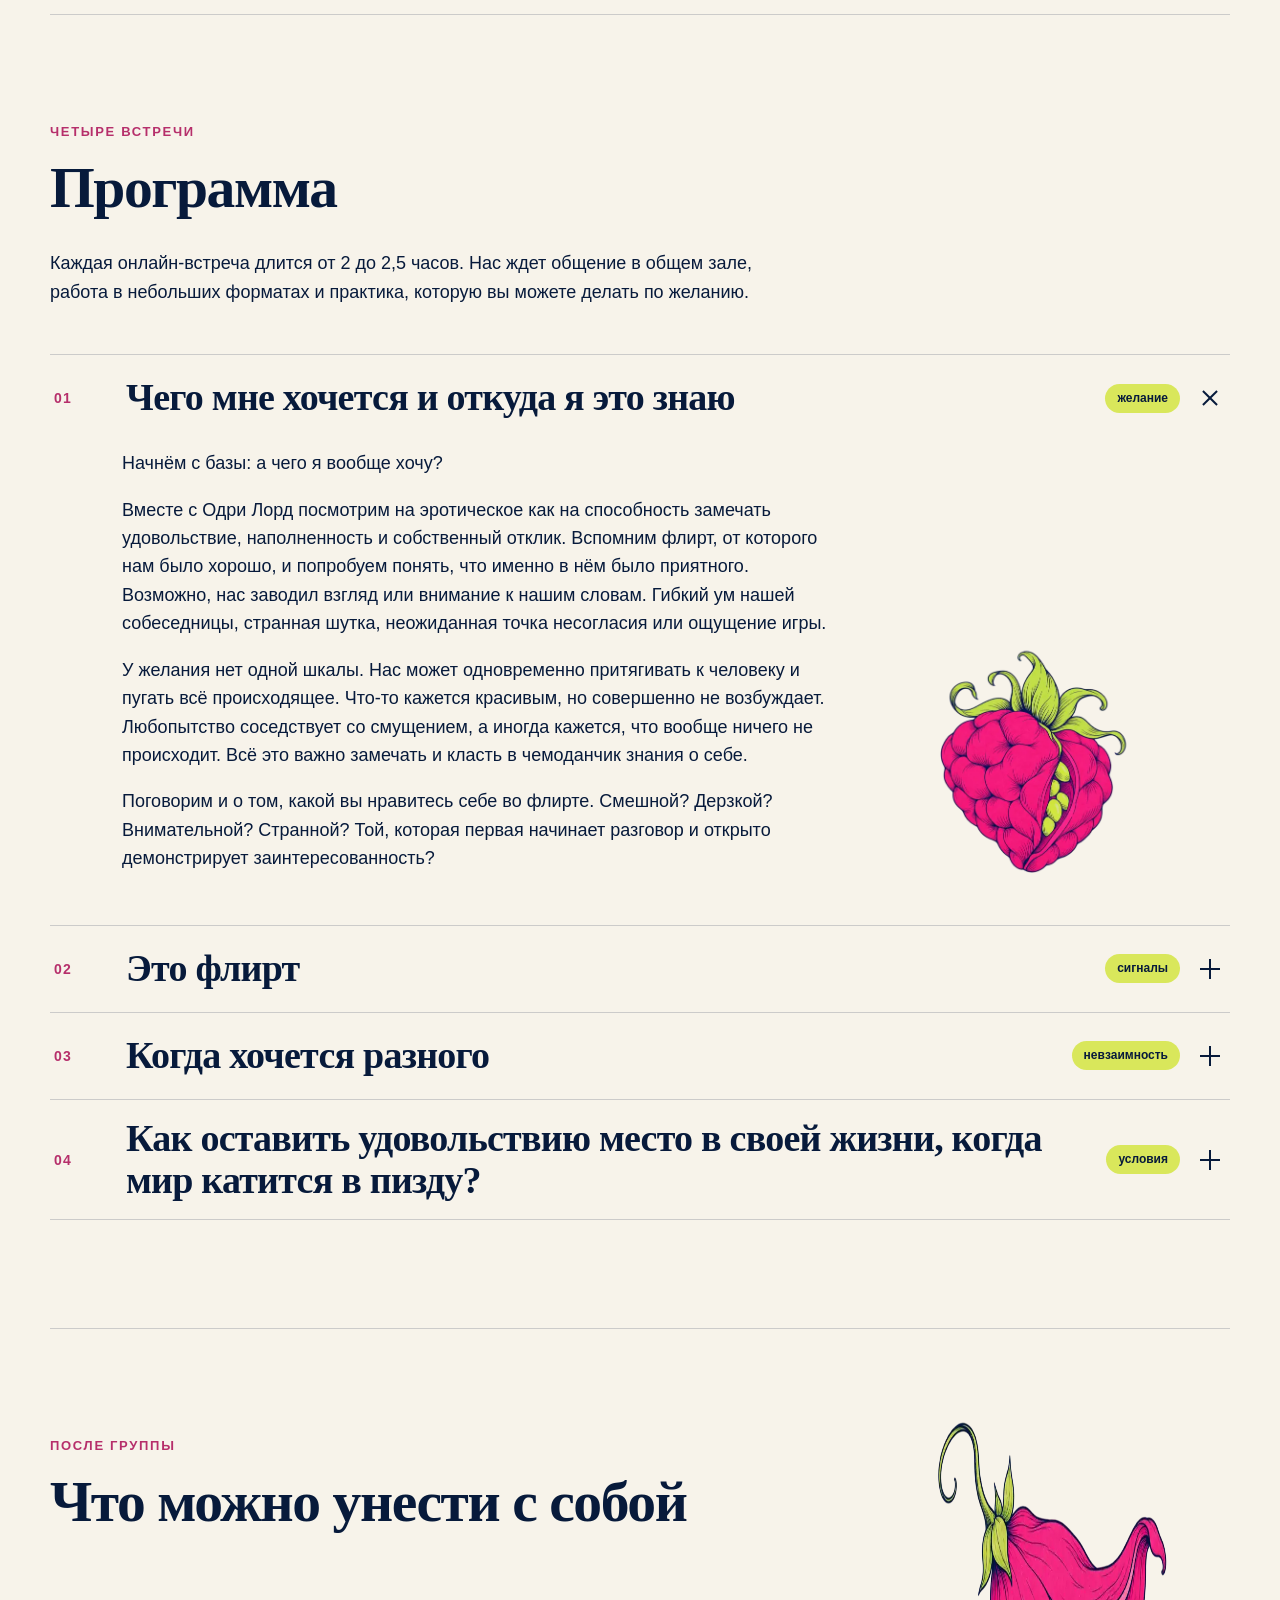
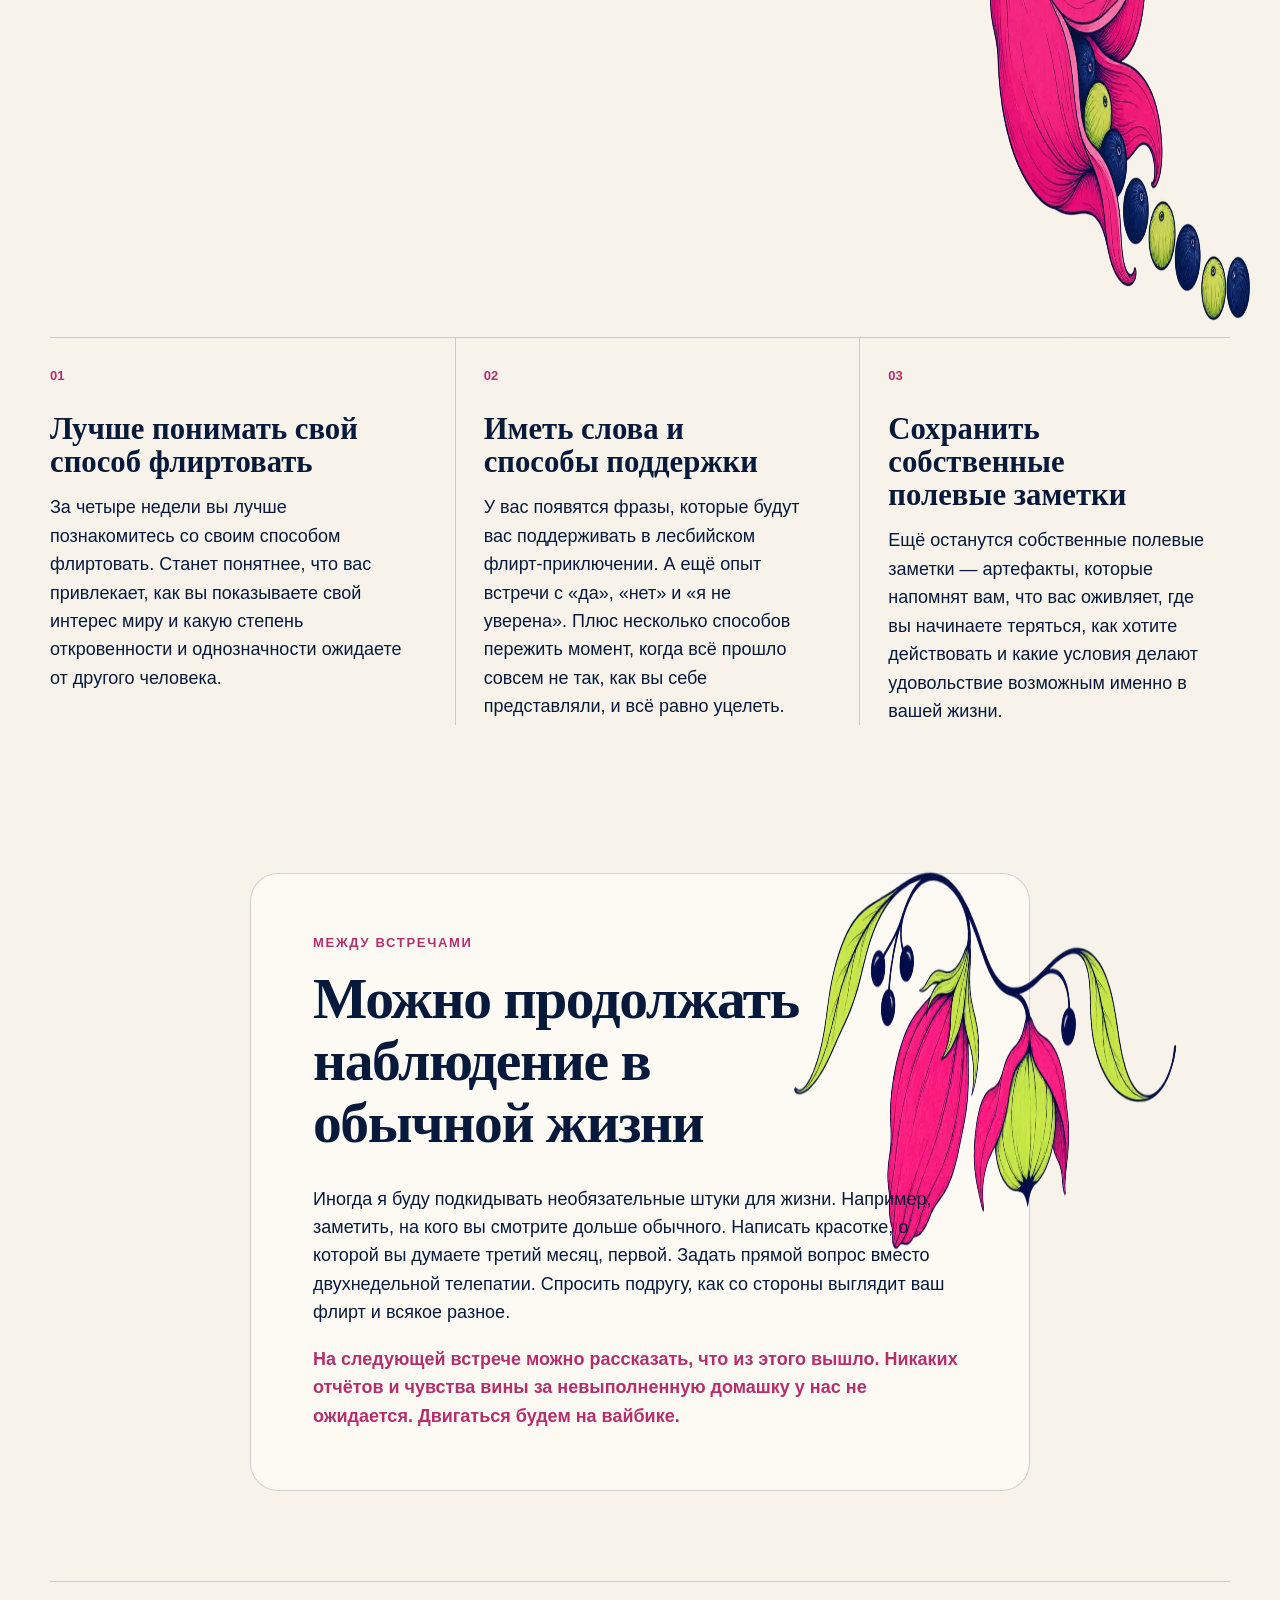
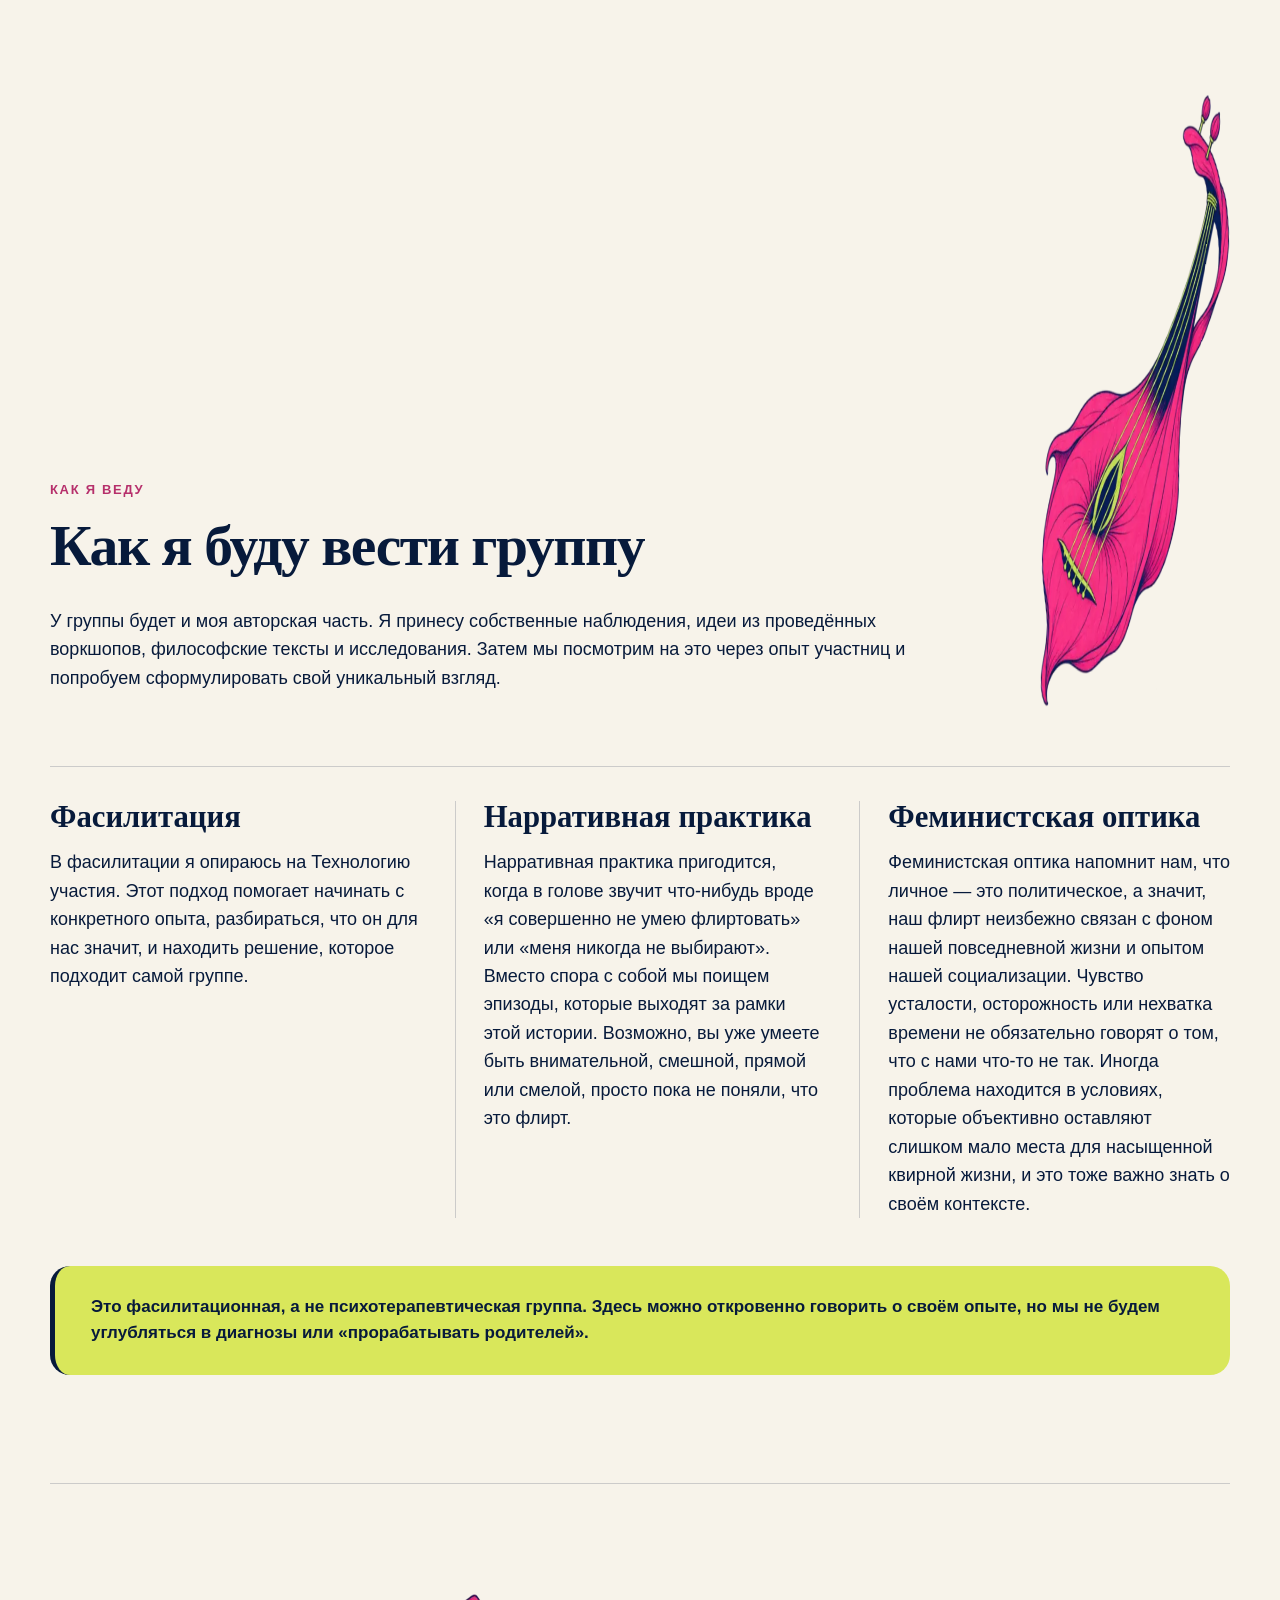
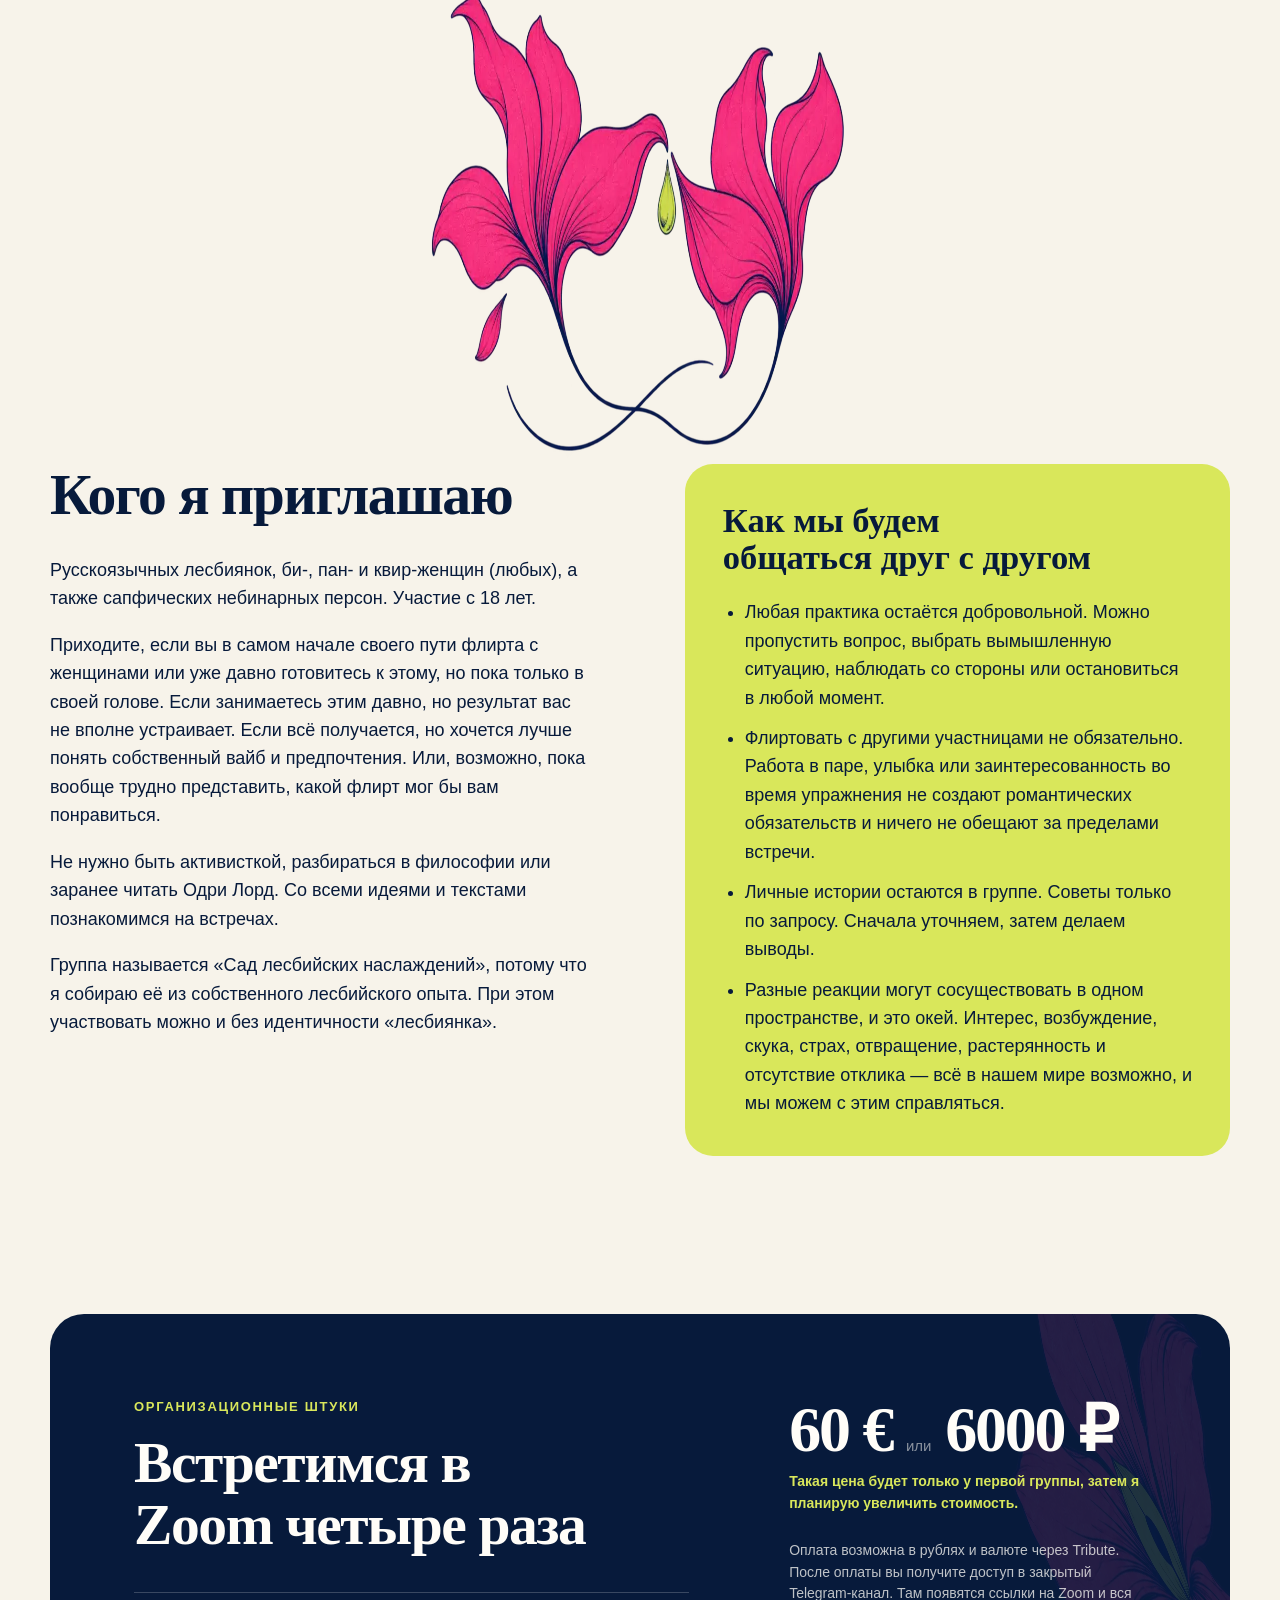
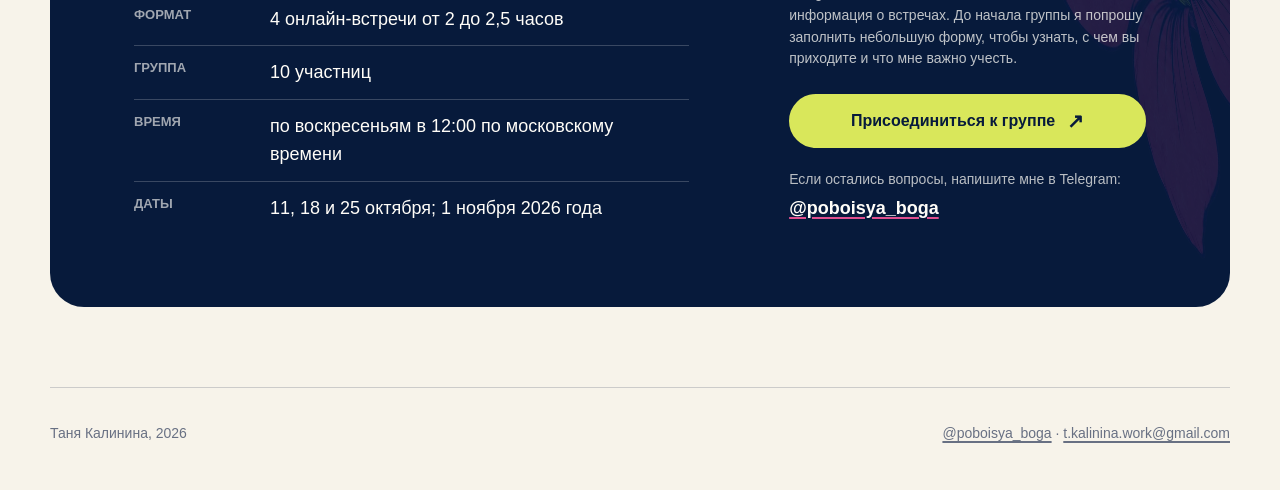
==== commit c85ad2a9: "Paradise_2" ====
--- a/index.html
+++ b/index.html
@@ -11,67 +11,46 @@
 <!-- End Google Tag Manager -->
 
 <meta name="viewport" content="width=device-width, initial-scale=1, viewport-fit=cover">
-<title>Таня Калинина — фасилитаторка, авторка текстов</title>
-<meta name="description" content="Помогаю командам и сообществам превращать сложные обсуждения и противоречия в ясные решения и работающие стратегии.">
-<link rel="canonical" href="https://poboisyaboga.com/">
-<link rel="icon" href="favicon.svg?v=2" type="image/svg+xml">
-<link rel="icon" href="favicon-32.png?v=2" sizes="32x32" type="image/png">
-<link rel="apple-touch-icon" href="apple-touch-icon.png?v=2">
-<meta property="og:type" content="profile">
+<title>Сад лесбийских наслаждений — группа о лесбийском флирте</title>
+<meta name="description" content="Четыре онлайн-встречи для русскоязычных лесбиянок, би-, пан- и квир-женщин о желании, флирте, удовольствии и взаимности.">
+<link rel="canonical" href="https://poboisyaboga.com/lesbian_paradise">
+<link rel="icon" href="/favicon.svg?v=2" type="image/svg+xml">
+<link rel="icon" href="/favicon-32.png?v=2" sizes="32x32" type="image/png">
+<link rel="apple-touch-icon" href="/apple-touch-icon.png?v=2">
+<meta property="og:type" content="website">
 <meta property="og:locale" content="ru_RU">
-<meta property="og:url" content="https://poboisyaboga.com/">
-<meta property="og:title" content="Фасилитация, сообщества и тексты">
-<meta property="og:description" content="Помогаю командам и сообществам превращать сложные обсуждения и противоречия в ясные решения и работающие стратегии.">
-<meta property="og:image" content="https://poboisyaboga.com/og-cover.jpg">
+<meta property="og:url" content="https://poboisyaboga.com/lesbian_paradise">
+<meta property="og:title" content="Сад лесбийских наслаждений">
+<meta property="og:description" content="Четыре онлайн-встречи о желании, флирте, удовольствии и взаимности.">
+<meta property="og:image" content="https://poboisyaboga.com/img/lesbian-paradise/og-cover.jpg">
 <meta property="og:image:width" content="1200">
 <meta property="og:image:height" content="630">
-<meta property="og:image:alt" content="Таня Калинина, фасилитаторка и авторка текстов">
+<meta property="og:image:alt" content="Сад лесбийских наслаждений — группа о лесбийском флирте">
 <meta name="twitter:card" content="summary_large_image">
-<link rel="stylesheet" href="styles.css?v=10">
-<script src="site.js?v=10" defer></script>
+<link rel="stylesheet" href="/styles.css?v=10">
+<link rel="stylesheet" href="/lesbian-paradise.css?v=1">
+<script src="/site.js?v=10" defer></script>
+<script src="/lesbian-paradise.js?v=1" defer></script>
 <script type="application/ld+json">
 {
- "@context": "https://schema.org",
- "@type": "Person",
- "name": "Таня Калинина",
- "alternateName": "Татьяна Калинина",
- "url": "https://poboisyaboga.com/",
- "image": "https://poboisyaboga.com/img/portrait.jpg",
- "jobTitle": "Фасилитаторка, исследовательница социальных процессов, авторка текстов",
- "description": "Фасилитаторка и модераторка, экспертка по работе с сообществами и в сфере защиты прав женщин и квир-людей, авторка аналитических текстов для медиа.",
- "email": "mailto:t.kalinina.work@gmail.com",
- "knowsLanguage": [
-  "ru",
-  "en"
- ],
- "knowsAbout": [
-  "фасилитация",
-  "стратегические сессии",
-  "развитие сообществ",
-  "комьюнити-билдинг",
-  "права женщин",
-  "права квир-людей",
-  "феминизм",
-  "некоммерческий сектор",
-  "работа с конфликтами"
- ],
- "sameAs": [
-  "https://t.me/poboisya_boga"
- ],
- "worksFor": [
-  {
-   "@type": "Organization",
-   "name": "Cheers Queers"
+  "@context": "https://schema.org",
+  "@type": "Course",
+  "name": "Сад лесбийских наслаждений",
+  "description": "Четыре онлайн-встречи для русскоязычных лесбиянок, би-, пан- и квир-женщин о желании, флирте, удовольствии и взаимности.",
+  "url": "https://poboisyaboga.com/lesbian_paradise",
+  "provider": {
+    "@type": "Person",
+    "name": "Таня Калинина",
+    "url": "https://poboisyaboga.com/"
   },
-  {
-   "@type": "Organization",
-   "name": "Лес рук"
-  }
- ]
+  "offers": [
+    {"@type": "Offer", "price": "60", "priceCurrency": "EUR", "url": "https://web.tribute.tg/s/17HC"},
+    {"@type": "Offer", "price": "6000", "priceCurrency": "RUB", "url": "https://web.tribute.tg/s/17HC"}
+  ]
 }
 </script>
 </head>
-<body class="home-page">
+<body class="lp-page">
 <!-- Google Tag Manager (noscript) -->
 <noscript><iframe src="https://www.googletagmanager.com/ns.html?id=GTM-56VS6ZNW"
 height="0" width="0" style="display:none;visibility:hidden"></iframe></noscript>
@@ -81,212 +60,288 @@
 <div class="wrap">
 
 <div class="topbar">
-  <a class="site-symbol" href="/" aria-label="На главную"><img src="eye-mark.svg" alt="" width="96" height="64"></a>
+  <a class="site-symbol" href="/" aria-label="На главную"><img src="/eye-mark.svg" alt="" width="96" height="64"></a>
   <nav class="topnav" id="site-menu" aria-label="Разделы сайта">
     <a href="/teams/">Команды и сообщества</a>
     <a href="/texts/">Тексты и экспертиза</a>
-    <a href="/lesbian_paradise/" data-track="garden_menu_click">Сад наслаждений</a>
+    <a href="/lesbian_paradise/" aria-current="page" data-track="garden_menu_click">Сад наслаждений</a>
     <a href="/about/">Обо мне</a>
   </nav>
   <nav class="header-socials" aria-label="Социальные сети">
-    <a class="social-link telegram" href="https://t.me/vot_i_dumai" target="_blank" rel="noopener noreferrer" aria-label="Telegram"><img src="telegram-mark.svg" alt="" width="24" height="24"></a>
-    <a class="social-link instagram" href="https://www.instagram.com/poboisya_boga/" target="_blank" rel="noopener noreferrer" aria-label="Instagram"><img src="instagram-mark.svg" alt="" width="24" height="24"></a>
+    <a class="social-link telegram" href="https://t.me/vot_i_dumai" target="_blank" rel="noopener noreferrer" aria-label="Telegram"><img src="/telegram-mark.svg" alt="" width="24" height="24"></a>
+    <a class="social-link instagram" href="https://www.instagram.com/poboisya_boga/" target="_blank" rel="noopener noreferrer" aria-label="Instagram"><img src="/instagram-mark.svg" alt="" width="24" height="24"></a>
   </nav>
   <button class="menu-toggle" type="button" aria-expanded="false" aria-controls="site-menu"><span class="menu-label">Меню</span><span class="menu-lines" aria-hidden="true"><i></i><i></i></span></button>
 </div>
 
 <main id="main">
-
-<div class="night hero">
-  <div>
-    <div class="pills">
-      <span class="pill">фасилитаторка</span>
-      <span class="pill alt">авторка текстов</span>
-      <span class="pill">экспертка по сообществам</span>
-    </div>
-    <h1>Меня зовут Таня Калинина</h1>
-    <p class="lede">Помогаю командам и сообществам превращать сложные обсуждения и противоречия в ясные решения и работающие стратегии в условиях неопределенности.</p>
-    <p class="second">А еще я пишу тексты на социально-политические и социально-философские темы.</p>
+  <header class="lp-hero" id="top">
+    <div class="lp-hero-copy">
+      <p class="lp-kicker">Философско-практическая группа о лесбийском флирте</p>
+      <h1>Сад лесбийских наслаждений</h1>
+      <p class="lp-hero-lead">Четыре онлайн-встречи для тех, кому хочется флиртовать с женщинами и получать от этого удовольствие.</p>
+      <div class="lp-hero-actions">
+        <a class="lp-button" href="https://web.tribute.tg/s/17HC" target="_blank" rel="noopener noreferrer" data-track="hero_cta_click">Присоединиться к группе <span aria-hidden="true">↗</span></a>
+        <a class="lp-text-link" href="#program" data-track="program_anchor_click">Посмотреть программу <span aria-hidden="true">↓</span></a>
+      </div>
+    </div>
+    <div class="lp-hero-art" aria-hidden="true">
+      <img class="lp-flower" src="/img/lesbian-paradise/hero-flower.webp" alt="" width="1044" height="908" fetchpriority="high">
+      <img class="lp-bird lp-bird-right" src="/img/lesbian-paradise/bird-right.webp" alt="" width="620" height="348">
+      <img class="lp-bird lp-bird-left" src="/img/lesbian-paradise/bird-left.webp" alt="" width="620" height="345">
+    </div>
+  </header>
+
+  <div class="lp-format-strip" aria-label="Коротко о формате">
+    <span>разговор о желании</span>
+    <span>практика на каждой встрече</span>
+    <span>небольшая закрытая группа</span>
   </div>
-  <div class="duplex"><img src="img/portrait.jpg" alt="Портрет Тани Калининой" width="900" height="1352"></div>
-</div>
-
-<section>
-  <p class="eyebrow">Два направления работы</p>
-  <h2>С чем ко мне можно прийти</h2>
-  <div class="doors">
-    <a class="door" href="/teams/">
-      <div>
-        <h3>Работа с командами и сообществами</h3>
-        <p>Фасилитация и стратегические сессии, консультирование по развитию сообществ и волонтёрского направления, тренинги по работе с группами.</p>
-      </div>
-      <span class="go">Смотреть форматы</span>
-    </a>
-    <a class="door" href="/texts/">
-      <div>
-        <h3>Тексты и публичная экспертиза</h3>
-        <p>Аналитические и просветительские материалы для медиа, эфиры, комментарии, выступления на конференциях и дискуссиях.</p>
-      </div>
-      <span class="go">Смотреть публикации</span>
-    </a>
-  </div>
-  <p class="inline-cta">Хотите лучше узнать мой профессиональный бэкграунд? <a href="/about/">Почитайте раздел обо мне</a>, там опыт, принципы работы и полные отзывы коллег.</p>
-</section>
-
-<section class="grid">
-  <p class="eyebrow">Запросы</p>
-  <h2>С какими запросами ко мне приходят</h2>
-  <ul class="talk">
-    <li>Команде нужно определить <span class="mk">стратегические приоритеты</span> и договориться, куда двигаться дальше.</li>
-    <li>Внутри проекта накопилось напряжение или усталость, которые мешают двигаться вперёд.</li>
-    <li>Руководительница или команда чувствуют, что встречи занимают много времени и не приводят к решениям.</li>
-    <li>В сообществе или волонтёрской команде стало сложнее удерживать включенность и устойчивость.</li>
-    <li>Медиа или общественному проекту нужен глубокий аналитический текст на сложную социальную тему.</li>
-    <li>Команде нужна помощь в публичной коммуникации <span class="mk">чувствительных тем</span>, которые требуют внимательной работы с языком и оптикой.</li>
-  </ul>
-</section>
-
-<section class="statement">
-  <p class="eyebrow">Миссия</p>
-  <h2 class="prose">Я создаю пространства, основанные на уважительном любопытстве и внимании к разнообразию</h2>
-  <p class="lead">Здесь люди могут совместно исследовать смыслы, учиться, открывать новые истории о себе и мире, делиться опытом и поддерживать друг друга в создании более справедливой и чуткой реальности для каждой.</p>
-</section>
-
-<section>
-  <p class="eyebrow">Отзывы</p>
-  <h2>Что коллеги говорят о моей работе</h2>
-
-  <div class="slider" id="rev">
-    <div class="slides">
-
-      <div class="slide on" role="group" aria-label="Отзыв 1 из 9">
-        <div class="card">
-          <blockquote>Стратегическая сессия не оставила нас наедине с собственным бессилием, а стала точкой перезапуска нашего движения.</blockquote>
-          <div class="said"><img src="img/people/serenko.jpg" alt="Дарья Серенко" width="220" height="220" loading="lazy"><p class="who"><b>Дарья Серенко</b>координаторка ФАС</p></div>
-          <button class="toggle" type="button">Подробнее</button>
-          <div class="more">
-            <p>Фасилитационная работа Тани пришлась на очень сложное время в нашей организации, мы были в глубоком кризисе. Перед нами стояла задача не просто пройти через стратсессию, а сделать это реалистично, соотносясь с нашими небольшими силами и мощным выгоранием. Татьяна с вниманием и чуткостью подошла к нашему состоянию.</p>
-            <p>Таня для меня образец профессионалки в секторе. На время стратсессии она была для нас фигурой эмоционально-доступного надежного взрослого человека, на которого можно было опереться. Стратсессия оказала не только организационный эффект, но и терапевтический, стало легче взаимодействовать в коллективе и легче планировать будущее.</p>
+
+  <section class="lp-intro-card lp-reveal" aria-labelledby="meet-tanya">
+    <div class="lp-intro-copy">
+      <p class="lp-section-label">Кто ведёт</p>
+      <h2 id="meet-tanya">Привет, я Таня Калинина</h2>
+      <p>Я лесбиянка, феминистка, мыслительница, фасилитаторка и создательница крупнейшего лесбийского сообщества Cheers Queers. И я очень люблю флирт.</p>
+      <p>Чего греха таить, флирт давно меня интересует. Я обожаю это состояние: ты замечаешь прекрасную женщину, вы встречаетесь взглядами, и дальше начинается самое трепетное и волнующее — неизвестность. Подойти? Улыбнуться? А чего хотелось бы ей?</p>
+      <p>Мне нравится замечать собственное желание и придумывать, что с ним делать. Даже больше скажу, для меня флирт связан с удовольствием от самой жизни.</p>
+      <p>Я уже проводила отдельные воркшопы по лесбийскому флирту, и затем участницы писали, что им очень хочется продолжения. Поэтому я собираю небольшую группу, где у нас будет больше времени на обсуждения и практику.</p>
+    </div>
+    <figure class="lp-intro-photo">
+      <img src="/img/portrait.jpg" alt="Таня Калинина" width="900" height="1352" loading="lazy">
+    </figure>
+    <img class="lp-intro-branch" src="/img/lesbian-paradise/between-branch.webp" alt="" width="1000" height="536" loading="lazy" aria-hidden="true">
+  </section>
+
+  <section class="lp-split lp-reveal" aria-labelledby="why-garden">
+    <div class="lp-copy-wide">
+      <p class="lp-section-label">Почему сад</p>
+      <h2 id="why-garden">Почему сад?</h2>
+      <p>Эту группу я назвала «Садом лесбийских наслаждений». Мне нравится образ сада. Ему нужны подходящие условия, но невозможно взять и распорядиться, что именно и когда в нём зацветёт. С желанием похожая история.</p>
+      <p>Мы можем замечать наше желание, следовать за ним и давать ему место. В то же время персона, которая нам понравилась, остаётся полноправной участницей процесса, способной удивить нас своим ответом. В этом вся магия и прелесть флирта.</p>
+      <p>На группу можно прийти с конкретным вопросом, который давно не даёт покоя. Например, вы привыкли, что на свидания зовут только вас, и совершенно не представляете, как сделать это самой. Или полчаса пишете первое сообщение, стираете, пишете заново и в конце концов не отправляете ничего. Может быть, вы так заняты попытками понравиться, что уже не очень понимаете, нравится ли вам самой эта женщина. Ну и лесбийская классика:</p>
+      <p class="lp-question">Она со мной флиртует или просто вежлива?</p>
+    </div>
+    <figure class="lp-side-art">
+      <img src="/img/lesbian-paradise/garden-pavilion.webp" alt="" width="720" height="760" loading="lazy" aria-hidden="true">
+    </figure>
+  </section>
+
+  <section class="lp-reality" aria-labelledby="real-world">
+    <div class="lp-letter-meta" aria-hidden="true">
+      <span>Письмо из сада</span>
+      <span>о реальности желания</span>
+    </div>
+    <img class="lp-letter-stamp" src="/eye-mark.svg" alt="" width="96" height="64" loading="lazy" aria-hidden="true">
+    <div class="lp-prose lp-reveal">
+      <p class="lp-section-label">Контекст</p>
+      <h2 id="real-world">Желание живёт в реальном мире</h2>
+      <p>Женская гендерная социализация проехалась по нам катком. Мы учимся угадывать чужие желания и стараемся понравиться раньше, чем успеваем спросить себя, нравится ли нам эта женщина.</p>
+      <p>Лесбиянкам и квир-женщинам сначала нужно вообще распознать друг друга. Затем убедиться, безопасно ли проявлять здесь свой интерес. Конечно, у такой осторожности есть объективные причины. Многие из нас годами скрывали свою сексуальность или сталкивались с отвержением близких. Когда любая заметная деталь может иметь последствия, привычка сначала проверить обстановку становится вполне адекватной стратегией выживания.</p>
+      <p>К тому же, война и насилие вокруг кардинально меняют условия, в которых мы проживаем эротическое. Репрессии заставляют прятаться, эмиграция разрушает привычный круг общения. Мы заканчиваем работу за денежки, а дома уже ждут дела и забота о близких. На свидания, секс и разговоры до четырёх утра остаётся примерно ноль времени и сил.</p>
+      <p>Помимо изобретательности, для флирта нужны эмоциональные ресурсы, свободный вечер, деньги на дорогу, возможность спокойно вернуться домой, минимальная приватность и места, где квирные люди вообще могут безопасно встречаться.</p>
+    </div>
+    <div class="lp-infrastructure lp-reveal">
+      <p>Удовольствию тоже нужна инфраструктура</p>
+      <img src="/img/lesbian-paradise/fountain-pavilion.webp" alt="" width="730" height="760" loading="lazy" aria-hidden="true">
+    </div>
+    <div class="lp-prose lp-reveal">
+      <p>Мне близка мысль Одри Лорд о том, что эротическое помогает узнавать себя. По тому, что нас оживляет и радует, мы начинаем понимать, какой жизни нам хочется.</p>
+      <p>Поэтому вопрос «как позвать женщину на свидание» станет только одним из топиков нашей группы. Мы пойдём глубже и попробуем выяснить, насколько серьёзно мы относимся к собственному желанию, каким историям о себе верим и что помогает квир-женщинам становиться видимыми друг для друга.</p>
+    </div>
+  </section>
+
+  <section class="lp-reading lp-reveal" aria-labelledby="what-happens">
+    <div class="lp-prose">
+      <p class="lp-section-label">Как устроены встречи</p>
+      <h2 id="what-happens">Что будет происходить на встречах</h2>
+      <p>Каждая встреча начнётся с небольшого авторского введения. Я поделюсь наблюдениями из своей лесбийской жизни и фасилитационной практики, предложу несколько идей, принесу фрагмент философского феминистского текста. Среди наших собеседниц окажутся Одри Лорд, Лу Андреас-Саломе, Эдриенн Рич и современные исследовательницы удовольствия, заботы и квирной жизни.</p>
+    </div>
+    <figure class="lp-collage">
+      <img src="/img/lesbian-paradise/feminist-reading-collage.webp" alt="Одри Лорд, Лу Андреас-Саломе и Эдриенн Рич среди раскрытых книг и растений" width="1200" height="649" loading="lazy">
+      <figcaption>Одри Лорд, Лу Андреас-Саломе, Эдриенн Рич</figcaption>
+    </figure>
+    <div class="lp-two-copy">
+      <div>
+        <h3>Что будем делать</h3>
+        <p>Потом перейдём к вашим историям и практике.</p>
+        <p>Практиковаться начнём уже на первой встрече. Попробуем замечать собственную реакцию, разбираться в неоднозначных ситуациях и находить слова для непростых разговоров о своём желании.</p>
+      </div>
+      <div>
+        <h3>Как можно участвовать</h3>
+        <p>Форматы будут разными. Что-то каждая сделает индивидуально, какие-то ситуации мы обсудим всей группой, иногда будем расходиться по парам.</p>
+        <p>Флиртовать друг с другом не обязательно. Для парных упражнений можно взять вымышленную ситуацию, а любое задание вы вполне можете пропустить.</p>
+      </div>
+    </div>
+  </section>
+
+  <section class="lp-program" id="program" aria-labelledby="program-title">
+    <p class="lp-section-label">Четыре встречи</p>
+    <h2 id="program-title">Программа</h2>
+    <p class="lp-program-intro">Каждая онлайн-встреча длится от 2 до 2,5 часов. Нас ждет общение в общем зале, работа в небольших форматах и практика, которую вы можете делать по желанию.</p>
+
+    <div class="lp-accordion">
+      <details class="lp-accordion-item" data-accordion="01">
+        <summary>
+          <span class="lp-number">01</span>
+          <span class="lp-summary-title">Чего мне хочется и откуда я это знаю</span>
+          <span class="lp-tag">желание</span>
+          <span class="lp-plus" aria-hidden="true"></span>
+        </summary>
+        <div class="lp-accordion-content">
+          <div>
+            <p>Начнём с базы: а чего я вообще хочу?</p>
+            <p>Вместе с Одри Лорд посмотрим на эротическое как на способность замечать удовольствие, наполненность и собственный отклик. Вспомним флирт, от которого нам было хорошо, и попробуем понять, что именно в нём было приятного. Возможно, нас заводил взгляд или внимание к нашим словам. Гибкий ум нашей собеседницы, странная шутка, неожиданная точка несогласия или ощущение игры.</p>
+            <p>У желания нет одной шкалы. Нас может одновременно притягивать к человеку и пугать всё происходящее. Что-то кажется красивым, но совершенно не возбуждает. Любопытство соседствует со смущением, а иногда кажется, что вообще ничего не происходит. Всё это важно замечать и класть в чемоданчик знания о себе.</p>
+            <p>Поговорим и о том, какой вы нравитесь себе во флирте. Смешной? Дерзкой? Внимательной? Странной? Той, которая первая начинает разговор и открыто демонстрирует заинтересованность?</p>
           </div>
+          <img src="/img/lesbian-paradise/meeting-01.webp" alt="" width="409" height="480" loading="lazy" aria-hidden="true">
         </div>
-      </div>
-
-      <div class="slide" role="group" aria-label="Отзыв 2 из 9">
-        <div class="card">
-          <blockquote>Нам удалось совершить качественный переход от растерянности к структуре. Теперь у нас есть четкий план работы на год.</blockquote>
-          <div class="said"><img src="img/people/library.jpg" alt="Библиотека им. Дж. Оруэлла" width="220" height="220" loading="lazy"><p class="who"><b>Библиотека им. Дж. Оруэлла</b>Иваново, Россия</p></div>
-          <button class="toggle" type="button">Подробнее</button>
-          <div class="more">
-            <p>В начале нашего взаимодействия библиотека находилась в состоянии глубокого кризиса. Оставшись без формального лидера и финансовой поддержки, мы столкнулись с реальной угрозой закрытия.</p>
-            <p>В работе Татьяны для нас наиболее ценным стало сочетание мягкой настойчивости и четкой системности. Татьяна как наставница направляла нас так бережно, что мы сами, как будто незаметно для себя, обнаружили свои сильные стороны. Мы перестали быть просто группой людей и стали сплоченным коллективом с понятным распределением ролей.</p>
+      </details>
+
+      <details class="lp-accordion-item" data-accordion="02">
+        <summary>
+          <span class="lp-number">02</span>
+          <span class="lp-summary-title">Это флирт</span>
+          <span class="lp-tag">сигналы</span>
+          <span class="lp-plus" aria-hidden="true"></span>
+        </summary>
+        <div class="lp-accordion-content">
+          <div>
+            <p>Здесь обсудим болевую точку для многих из нас: как понять, она со мной флиртует или просто ведёт себя вежливо?</p>
+            <p>Мы разберём, как мы распознаём флирт и что считаем его сигналами. Она долго смотрит в глаза, пишет первой, помнит странную деталь из нашего разговора, садится ближе или предлагает снова увидеться. Для одной женщины этого достаточно, чтобы ответить. Другая ничего не поймёт, пока не услышит прямых заявлений.</p>
+            <p>Универсального языка флирта не существует и слава богу! Он отличается в переписке и при встрече, зависит от культуры, нашего бэкграунда, нейроотличий и чувства безопасности. Аутистический флирт тоже флирт. Фраза «Я не понимаю намёков, можешь сказать прямо?» вполне может оказаться эротичной. Интенсивный интерес человека с СДВГ тоже не обязан выглядеть умеренно и загадочно.</p>
+            <p>Мы устроим лесбийскую лабораторию сигналов для флирта и посмотрим, насколько по-разному читаем одни и те же действия. Затем каждая сможет выбрать ситуацию и попробовать сделать свой интерес чуть более объёмным. Мы будем замечать, что происходит между людьми после одного небольшого движения навстречу.</p>
           </div>
+          <img src="/img/lesbian-paradise/meeting-02.webp" alt="" width="477" height="480" loading="lazy" aria-hidden="true">
         </div>
-      </div>
-
-      <div class="slide" role="group" aria-label="Отзыв 3 из 9">
-        <div class="card">
-          <blockquote>Таня соединяет качества, которые очень редко встречаются вместе. Понимание правозащитной повестки, системность мышления и умение превращать идеи в работающие решения.</blockquote>
-          <div class="said"><img src="img/people/rivina.jpg" alt="Анна Ривина" width="220" height="220" loading="lazy"><p class="who"><b>Анна Ривина</b>кандидатка юридических наук, основательница Насилию.нет</p></div>
-          <button class="toggle" type="button">Подробнее</button>
-          <div class="more">
-            <p>Для меня её сильная сторона в том, что она умеет глубоко анализировать проблему, увидеть её в широком контексте и при этом очень внимательно относиться ко всем участникам процесса, и к команде, и к людям, для которых создается проект или программа.</p>
-            <p>Я бы особенно рекомендовала Таню для задач, где нужно соединить стратегическое видение, бережный подход и практическую реализацию, от концепции и анализа до выбора конкретных инструментов и запуска решений. Работать с Таней большая удача.</p>
+      </details>
+
+      <details class="lp-accordion-item" data-accordion="03">
+        <summary>
+          <span class="lp-number">03</span>
+          <span class="lp-summary-title">Когда хочется разного</span>
+          <span class="lp-tag">невзаимность</span>
+          <span class="lp-plus" aria-hidden="true"></span>
+        </summary>
+        <div class="lp-accordion-content">
+          <div>
+            <p>Что происходит, если вы наконец позвали персону на свидание, а она отказала? Или ответила так, что стало ещё непонятнее? А если продолжения больше не хочется уже вам?</p>
+            <p>Поговорим о невзаимности, стыде и желании провалиться под землю после неудачной попытки. Посмотрим, почему одно чужое «нет» иногда переживается нами как провал всей нашей привлекательности.</p>
+            <p>Отдельное внимание уделим неопределённости и подвижности желания. Вчера я хотела, сегодня сомневаюсь, а через неделю могу захотеть снова. И что, всё, что я чувствую — просто шутка?</p>
+            <p>Ещё мы обязательно затронем вопрос власти и зависимости. Свобода сказать «нет» устроена совсем по-разному, если перед нами подружка с лесбийской вечеринки, начальница, арендодательница или единственная знакомая лесбиянка в новом для нас городе. Поразмышляем, как с этим всем обходиться и обезопасить себя.</p>
           </div>
+          <img src="/img/lesbian-paradise/meeting-03.webp" alt="" width="473" height="480" loading="lazy" aria-hidden="true">
         </div>
-      </div>
-
-      <div class="slide" role="group" aria-label="Отзыв 4 из 9">
-        <div class="card">
-          <blockquote>Таня задаёт очень точные вопросы, которые помогают человеку рассказать свою историю через чувства, а не через последовательность событий.</blockquote>
-          <div class="said"><img src="img/people/yurova.jpg" alt="Надежда Юрова" width="220" height="220" loading="lazy"><p class="who"><b>Надежда Юрова</b>ведущая ютуб-канала Новой газеты Европа</p></div>
-          <button class="toggle" type="button">Подробнее</button>
-          <div class="more">
-            <p>Профессиональная сила Тани, на мой взгляд, в глубокой теоретической экспертизе. Меня всегда восхищает её исследовательская база и умение интегрировать её в реальную жизнь, делая не сухой, а по-настоящему прикладной и видимой.</p>
-            <p>Таня бережна с точки зрения этики. Я знаю, что могу целиком доверить ей тему, где нужен особый подход к человеку со сложной жизненной историей, и это будет сделано очень аккуратно.</p>
+      </details>
+
+      <details class="lp-accordion-item" data-accordion="04">
+        <summary>
+          <span class="lp-number">04</span>
+          <span class="lp-summary-title">Как оставить удовольствию место в своей жизни, когда мир катится в пизду?</span>
+          <span class="lp-tag">условия</span>
+          <span class="lp-plus" aria-hidden="true"></span>
+        </summary>
+        <div class="lp-accordion-content">
+          <div>
+            <p>На последней встрече посмотрим, где нашему желанию приходится жить в реальности.</p>
+            <p>Сколько времени остаётся после работы? Можно ли пригласить женщину домой? Есть ли в городе место для безопасной встречи? Что происходит с сексуальностью, когда всё вокруг летит в пизду и мы на пороге Третьей мировой?</p>
+            <p>Попробуем понять, какие условия, даже самые незаметные, действительно помогают вам чувствовать себя живой. Каждая сможет принести ситуацию из своей жизни и разобрать несколько вариантов. Написать женщине, которую давно вспоминаете. Предложить новую встречу. Вернуться к разговору после неловкого странного флирта. Спросить, что происходит между вами. Или признать, что продолжения больше не хочется.</p>
+            <p>В конце соберём «Полевые заметки лесбийского сада». Туда попадут идеи, наблюдения и способы поддержки, которыми участницы захотят поделиться. Личные истории останутся внутри группы. Общая карта сохранится у вас после завершения встреч.</p>
           </div>
+          <img src="/img/lesbian-paradise/meeting-04.webp" alt="" width="460" height="480" loading="lazy" aria-hidden="true">
         </div>
-      </div>
-
-      <div class="slide" role="group" aria-label="Отзыв 5 из 9">
-        <div class="card">
-          <blockquote>Особенно ценным в нашей работе считаю сочетание мощной аналитики с добрым, человеческим подходом.</blockquote>
-          <div class="said"><img src="img/people/polozkova.jpg" alt="Анастасия Полозкова" width="220" height="220" loading="lazy"><p class="who"><b>Анастасия Полозкова</b>журналистка, редакторка и фем-активистка</p></div>
-          <button class="toggle" type="button">Подробнее</button>
-          <div class="more">
-            <p>Мы работали вместе в помогающей организации, а потом над материалом для «После.Медиа» о положении лесбиянок в России. Таня подготовила очень качественный и вдумчивый материал.</p>
-            <p>Её подход выделяет человечность, живость и энтузиазм. Помимо профессиональных навыков, её очень выделяют человеческие качества, работать вместе комфортно, любая задача превращается в приятный процесс.</p>
-          </div>
-        </div>
-      </div>
-
-      <div class="slide" role="group" aria-label="Отзыв 6 из 9">
-        <div class="card">
-          <blockquote>Это была самая эффективная фасилитационная работа, которую я видела за последние 8 лет.</blockquote>
-          <div class="said"><img src="img/people/vyahoreva.jpg" alt="Виктория Вяхорева" width="220" height="220" loading="lazy"><p class="who"><b>Виктория Вяхорева</b>коммуникации и фандрайзинг в НКО</p></div>
-          <button class="toggle" type="button">Подробнее</button>
-          <div class="more">
-            <p>Организация была по-настоящему тяжелым случаем. Распределенная команда людей из 7 разных стран, больше половины сотрудников никогда не виделись лично, не было опыта оформленной стратегии, хаос царил примерно во всех направлениях.</p>
-            <p>Тане удалось не поддаваться общему пессимистичному направлению, выстроить коммуникацию буквально со всеми стейкхолдерами, даже теми, кто был очень скептически настроен, вовлечь в процесс всю команду и закрепить ответственность за каждой.</p>
-          </div>
-        </div>
-      </div>
-
-      <div class="slide" role="group" aria-label="Отзыв 7 из 9">
-        <div class="card">
-          <blockquote>Таня видит и людей, и процессы, и цели проекта и умеет связывать всё это между собой, сохраняя внимательность к участницам и контексту.</blockquote>
-          <div class="said"><img src="img/people/zakirova.jpg" alt="Лена Закирова" width="220" height="220" loading="lazy"><p class="who"><b>Лена Закирова</b>координатор программ в digital и social impact</p></div>
-          <button class="toggle" type="button">Подробнее</button>
-          <div class="more">
-            <p>Мне очень нравится сочетание гибкости и структурности, Таня хорошо держит рамку проектов и одновременно умеет адаптироваться к ограничениям и быстро реагировать на изменения.</p>
-            <p>Я бы рекомендовала обратиться к Тане за фасилитацией процессов или консультацией по коммуникации, особенно если нужно запустить сложное сообщество, навести порядок в процессах или выстроить работу в команде.</p>
-          </div>
-        </div>
-      </div>
-
-      <div class="slide" role="group" aria-label="Отзыв 8 из 9">
-        <div class="card">
-          <blockquote>По итогам сессии у нас получился конкретный документ. Он отражал абсолютно всё, что мы обсуждали. Как в игре в испорченный телефон, только наоборот.</blockquote>
-          <div class="said"><img src="img/people/dzhordzhevich.jpg" alt="Александра Джорджевич" width="220" height="220" loading="lazy"><p class="who"><b>Александра Джорджевич</b>PR-специалистка для impact-бизнеса и НКО</p></div>
-          <button class="toggle" type="button">Подробнее</button>
-          <div class="more">
-            <p>У меня были предубеждения насчёт фасилитации, так как до этого я участвовала в стратегической сессии только один раз, и мне не очень понравилось, потому что никакого конкретного результата на выходе не было.</p>
-            <p>В результате появилось понимание, сложилась структура в голове, были прописаны роли и возник фундамент для дальнейшей работы. Происходящее больше напоминало настоящую работу, чем игру.</p>
-          </div>
-        </div>
-      </div>
-
-      <div class="slide" role="group" aria-label="Отзыв 9 из 9">
-        <div class="card">
-          <blockquote>Самым ценным оказалось сочетание профессиональной точности и человеческого уважения. Это редкое сочетание.</blockquote>
-          <div class="said"><img src="img/people/filippova.jpg" alt="Елена Филиппова" width="220" height="220" loading="lazy"><p class="who"><b>Елена Филиппова</b>издатель Perito, основательница книжного клуба «После Слов»</p></div>
-          <button class="toggle" type="button">Подробнее</button>
-          <div class="more">
-            <p>Мы запускали книжный клуб при Perito и с самого начала понимали, что это не просто развлекательный формат. Нам была нужна помощь в выстраивании системы коммуникации внутри клуба: как вести обсуждения, как модерировать разговор, как создавать безопасную атмосферу — и при этом сохранять пространство для живого, честного высказывания.</p>
-            <p>Таня помогла нам иначе посмотреть на задачу: вместо строгих правил — коммуникационная рамка, достаточно понятная, чтобы на неё опереться, и достаточно уважительная, чтобы не разрушать доверие к аудитории. При этом работа не оставалась на уровне общих рассуждений — Таня давала конкретные инструменты: как начинать обсуждение, как задавать тон, как учитывать групповую динамику.</p>
-          </div>
-        </div>
-      </div>
-
-    </div>
-
-    <div class="rail">
-      <button class="arrow" type="button" data-step="-1" aria-label="Предыдущий отзыв">←</button>
-      <button class="arrow" type="button" data-step="1" aria-label="Следующий отзыв">→</button>
-      <div class="dots" role="tablist" aria-label="Отзывы"></div>
-      <span class="count"></span>
-    </div>
-  </div>
-</section>
-
-<section class="night">
-  <h2>Если вы хотите обсудить сотрудничество</h2>
-  <p class="prose">Напишите мне о вашей задаче, контексте и текущем запросе. На основе этого я предложу возможный формат работы или честно скажу, если увижу, что вам может подойти другой тип экспертизы.</p>
-  <div class="cta-row">
-    <a class="btn" href="https://t.me/poboisya_boga">Написать в телеграм</a>
-    <a class="btn ghost" href="mailto:t.kalinina.work@gmail.com">Написать на почту</a>
-  </div>
-</section>
-
+      </details>
+    </div>
+  </section>
+
+  <section class="lp-takeaways lp-reveal" aria-labelledby="takeaways">
+    <div class="lp-takeaways-head">
+      <div>
+        <p class="lp-section-label">После группы</p>
+        <h2 id="takeaways">Что можно унести с собой</h2>
+      </div>
+      <img src="/img/lesbian-paradise/results-berries.webp" alt="" width="920" height="536" loading="lazy" aria-hidden="true">
+    </div>
+    <div class="lp-three-copy">
+      <div><span>01</span><h3>Лучше понимать свой способ флиртовать</h3><p>За четыре недели вы лучше познакомитесь со своим способом флиртовать. Станет понятнее, что вас привлекает, как вы показываете свой интерес миру и какую степень откровенности и однозначности ожидаете от другого человека.</p></div>
+      <div><span>02</span><h3>Иметь слова и способы поддержки</h3><p>У вас появятся фразы, которые будут вас поддерживать в лесбийском флирт-приключении. А ещё опыт встречи с «да», «нет» и «я не уверена». Плюс несколько способов пережить момент, когда всё прошло совсем не так, как вы себе представляли, и всё равно уцелеть.</p></div>
+      <div><span>03</span><h3>Сохранить собственные полевые заметки</h3><p>Ещё останутся собственные полевые заметки — артефакты, которые напомнят вам, что вас оживляет, где вы начинаете теряться, как хотите действовать и какие условия делают удовольствие возможным именно в вашей жизни.</p></div>
+    </div>
+  </section>
+
+  <section class="lp-between lp-reveal" aria-labelledby="between">
+    <img src="/img/lesbian-paradise/between-branch.webp" alt="" width="1000" height="536" loading="lazy" aria-hidden="true">
+    <div>
+      <p class="lp-section-label">Между встречами</p>
+      <h2 id="between">Можно продолжать наблюдение в обычной жизни</h2>
+      <p>Иногда я буду подкидывать необязательные штуки для жизни. Например, заметить, на кого вы смотрите дольше обычного. Написать красотке, о которой вы думаете третий месяц, первой. Задать прямой вопрос вместо двухнедельной телепатии. Спросить подругу, как со стороны выглядит ваш флирт и всякое разное.</p>
+      <p>На следующей встрече можно рассказать, что из этого вышло. Никаких отчётов и чувства вины за невыполненную домашку у нас не ожидается. Двигаться будем на вайбике.</p>
+    </div>
+  </section>
+
+  <section class="lp-method lp-reveal" aria-labelledby="method">
+    <div class="lp-method-head">
+      <div>
+        <p class="lp-section-label">Как я веду</p>
+        <h2 id="method">Как я буду вести группу</h2>
+        <p>У группы будет и моя авторская часть. Я принесу собственные наблюдения, идеи из проведённых воркшопов, философские тексты и исследования. Затем мы посмотрим на это через опыт участниц и попробуем сформулировать свой уникальный взгляд.</p>
+      </div>
+      <img src="/img/lesbian-paradise/pleasure-instrument.webp" alt="" width="596" height="620" loading="lazy" aria-hidden="true">
+    </div>
+    <div class="lp-three-copy lp-method-columns">
+      <div><h3>Фасилитация</h3><p>В фасилитации я опираюсь на Технологию участия. Этот подход помогает начинать с конкретного опыта, разбираться, что он для нас значит, и находить решение, которое подходит самой группе.</p></div>
+      <div><h3>Нарративная практика</h3><p>Нарративная практика пригодится, когда в голове звучит что-нибудь вроде «я совершенно не умею флиртовать» или «меня никогда не выбирают». Вместо спора с собой мы поищем эпизоды, которые выходят за рамки этой истории. Возможно, вы уже умеете быть внимательной, смешной, прямой или смелой, просто пока не поняли, что это флирт.</p></div>
+      <div><h3>Феминистская оптика</h3><p>Феминистская оптика напомнит нам, что личное — это политическое, а значит, наш флирт неизбежно связан с фоном нашей повседневной жизни и опытом нашей социализации. Чувство усталости, осторожность или нехватка времени не обязательно говорят о том, что с нами что-то не так. Иногда проблема находится в условиях, которые объективно оставляют слишком мало места для насыщенной квирной жизни, и это тоже важно знать о своём контексте.</p></div>
+    </div>
+    <div class="lp-not-therapy-card">
+      <p>Это фасилитационная, а не психотерапевтическая группа. Здесь можно откровенно говорить о своём опыте, но мы не будем углубляться в диагнозы или «прорабатывать родителей».</p>
+    </div>
+  </section>
+
+  <section class="lp-invitation lp-reveal" aria-labelledby="invitation">
+    <img src="/img/lesbian-paradise/tension-flowers.webp" alt="" width="900" height="494" loading="lazy" aria-hidden="true">
+    <div class="lp-invitation-grid">
+      <div>
+        <h2 id="invitation">Кого я приглашаю</h2>
+        <p>Русскоязычных лесбиянок, би-, пан- и квир-женщин (любых), а также сапфических небинарных персон. Участие с 18 лет.</p>
+        <p>Приходите, если вы в самом начале своего пути флирта с женщинами или уже давно готовитесь к этому, но пока только в своей голове. Если занимаетесь этим давно, но результат вас не вполне устраивает. Если всё получается, но хочется лучше понять собственный вайб и предпочтения. Или, возможно, пока вообще трудно представить, какой флирт мог бы вам понравиться.</p>
+        <p>Не нужно быть активисткой, разбираться в философии или заранее читать Одри Лорд. Со всеми идеями и текстами познакомимся на встречах.</p>
+        <p>Группа называется «Сад лесбийских наслаждений», потому что я собираю её из собственного лесбийского опыта. При этом участвовать можно и без идентичности «лесбиянка».</p>
+      </div>
+      <div class="lp-rules">
+        <h3>Как мы будем общаться друг с другом</h3>
+        <ul>
+          <li>Любая практика остаётся добровольной. Можно пропустить вопрос, выбрать вымышленную ситуацию, наблюдать со стороны или остановиться в любой момент.</li>
+          <li>Флиртовать с другими участницами не обязательно. Работа в паре, улыбка или заинтересованность во время упражнения не создают романтических обязательств и ничего не обещают за пределами встречи.</li>
+          <li>Личные истории остаются в группе. Советы только по запросу. Сначала уточняем, затем делаем выводы.</li>
+          <li>Разные реакции могут сосуществовать в одном пространстве, и это окей. Интерес, возбуждение, скука, страх, отвращение, растерянность и отсутствие отклика — всё в нашем мире возможно, и мы можем с этим справляться.</li>
+        </ul>
+      </div>
+    </div>
+  </section>
+
+  <section class="lp-final" id="join" aria-labelledby="join-title">
+    <div class="lp-final-main">
+      <p class="lp-section-label">Организационные штуки</p>
+      <h2 id="join-title">Встретимся в Zoom четыре раза</h2>
+      <dl class="lp-details-list">
+        <div><dt>Формат</dt><dd>4 онлайн-встречи от 2 до 2,5 часов</dd></div>
+        <div><dt>Группа</dt><dd>10 участниц</dd></div>
+        <div><dt>Время</dt><dd>по воскресеньям в 12:00 по московскому времени</dd></div>
+        <div><dt>Даты</dt><dd>11, 18 и 25 октября; 1 ноября 2026 года</dd></div>
+      </dl>
+    </div>
+    <div class="lp-final-action">
+      <p class="lp-price">60 € <span>или</span> 6000 ₽</p>
+      <p class="lp-first-price">Такая цена будет только у первой группы, затем я планирую увеличить стоимость.</p>
+      <p class="lp-payment-note">Оплата возможна в рублях и валюте через Tribute. После оплаты вы получите доступ в закрытый Telegram-канал. Там появятся ссылки на Zoom и вся информация о встречах. До начала группы я попрошу заполнить небольшую форму, чтобы узнать, с чем вы приходите и что мне важно учесть.</p>
+      <a class="lp-button lp-button-wide" href="https://web.tribute.tg/s/17HC" target="_blank" rel="noopener noreferrer" data-track="final_cta_click">Присоединиться к группе <span aria-hidden="true">↗</span></a>
+      <p class="lp-question-note">Если остались вопросы, напишите мне в Telegram:</p>
+      <a class="lp-final-link" href="https://t.me/poboisya_boga" target="_blank" rel="noopener noreferrer" data-track="telegram_question_click">@poboisya_boga</a>
+    </div>
+    <img class="lp-final-flower" src="/img/lesbian-paradise/hero-flower.webp" alt="" width="1044" height="908" loading="lazy" aria-hidden="true">
+  </section>
 </main>
 
 <footer>
@@ -295,46 +350,5 @@
 </footer>
 
 </div>
-<script>
-(function(){
-  var root=document.getElementById('rev');
-  if(!root) return;
-  var slides=[].slice.call(root.querySelectorAll('.slide'));
-  var dots=root.querySelector('.dots');
-  var count=root.querySelector('.count');
-  var i=0;
-  slides.forEach(function(s,n){
-    var d=document.createElement('button');
-    d.className='dot'; d.type='button'; d.setAttribute('role','tab');
-    d.setAttribute('aria-label','Отзыв '+(n+1));
-    d.addEventListener('click',function(){go(n)});
-    dots.appendChild(d);
-  });
-  root.querySelectorAll('.arrow').forEach(function(b){
-    b.addEventListener('click',function(){go(i+Number(b.dataset.step))});
-  });
-  root.querySelectorAll('.toggle').forEach(function(b){
-    b.addEventListener('click',function(){
-      var card=b.closest('.card');
-      var open=card.classList.toggle('open');
-      b.textContent=open?'Свернуть':'Подробнее';
-    });
-  });
-  function go(n){
-    i=(n+slides.length)%slides.length;
-    slides.forEach(function(s,k){
-      s.classList.toggle('on',k===i);
-      var card=s.querySelector('.card');
-      card.classList.remove('open');
-      card.querySelector('.toggle').textContent='Подробнее';
-    });
-    [].slice.call(dots.children).forEach(function(d,k){
-      d.setAttribute('aria-selected',k===i?'true':'false');
-    });
-    count.textContent=(i+1)+' из '+slides.length;
-  }
-  go(0);
-})();
-</script>
 </body>
 </html>
--- a/lesbian-paradise.css
+++ b/lesbian-paradise.css
@@ -0,0 +1,1336 @@
+.lp-page {
+  --lp-pink: #df4f8f;
+  --lp-lime: #d9e75b;
+  --lp-ink: #071a3b;
+  --lp-paper: #f7f3ea;
+  --lp-white: #fffdf8;
+  background:
+    radial-gradient(circle at 88% 10%, rgba(223, 79, 143, 0.08), transparent 24rem),
+    radial-gradient(circle at 8% 32%, rgba(217, 231, 91, 0.12), transparent 24rem),
+    var(--lp-paper);
+}
+
+.lp-page main {
+  padding-top: 22px;
+}
+
+.lp-page h2 {
+  max-width: 940px;
+}
+
+.lp-page :focus-visible {
+  outline: 3px solid var(--lp-pink);
+  outline-offset: 4px;
+}
+
+.lp-kicker,
+.lp-section-label {
+  margin-bottom: 16px;
+  color: var(--lp-pink-dark, #b62f6b);
+  font-size: 13px;
+  font-weight: 850;
+  letter-spacing: 0.13em;
+  line-height: 1.35;
+  text-transform: uppercase;
+}
+
+.lp-hero {
+  position: relative;
+  display: grid;
+  min-height: max(680px, calc(100svh - 128px));
+  grid-template-columns: minmax(0, 1.08fr) minmax(380px, 0.92fr);
+  gap: clamp(26px, 4vw, 64px);
+  align-items: center;
+  overflow: hidden;
+  padding: 48px 0 70px;
+}
+
+.lp-hero-copy {
+  position: relative;
+  z-index: 3;
+  align-self: center;
+  padding-bottom: 10px;
+}
+
+.lp-hero h1 {
+  max-width: 720px;
+  margin-bottom: 24px;
+  font-size: clamp(58px, 6.4vw, 82px);
+  letter-spacing: -0.045em;
+  line-height: 0.96;
+}
+
+.lp-hero-lead {
+  max-width: 680px;
+  margin-bottom: 14px;
+  font-size: clamp(22px, 2.1vw, 29px);
+  line-height: 1.38;
+}
+
+.lp-audience {
+  max-width: 650px;
+  margin-bottom: 28px;
+  color: var(--muted);
+  font-size: 17px;
+}
+
+.lp-hero-actions {
+  display: flex;
+  flex-wrap: wrap;
+  gap: 14px 24px;
+  align-items: center;
+  margin-bottom: 28px;
+}
+
+.lp-button {
+  display: inline-flex;
+  min-height: 54px;
+  align-items: center;
+  justify-content: center;
+  gap: 12px;
+  padding: 13px 23px;
+  color: var(--lp-white);
+  background: var(--lp-ink);
+  border: 2px solid var(--lp-ink);
+  border-radius: 999px;
+  font-size: 16px;
+  font-weight: 800;
+  line-height: 1.2;
+  text-decoration: none;
+  transition: color 180ms ease, background 180ms ease, transform 180ms ease;
+}
+
+.lp-button:hover {
+  color: var(--lp-ink);
+  background: var(--lp-lime);
+  transform: translateY(-2px);
+}
+
+.lp-button span {
+  font-size: 20px;
+  transition: transform 180ms ease;
+}
+
+.lp-button:hover span {
+  transform: translate(2px, -2px);
+}
+
+.lp-text-link,
+.lp-final-link {
+  font-weight: 750;
+  text-decoration-color: var(--lp-pink);
+  text-decoration-thickness: 2px;
+}
+
+.lp-facts {
+  display: flex;
+  flex-wrap: wrap;
+  gap: 9px 0;
+  margin-bottom: 0;
+  font-size: 14px;
+  font-weight: 750;
+}
+
+.lp-facts span {
+  display: inline-flex;
+  align-items: center;
+}
+
+.lp-facts span:not(:last-child)::after {
+  width: 5px;
+  height: 5px;
+  margin: 0 11px;
+  background: var(--lp-pink);
+  border-radius: 50%;
+  content: "";
+}
+
+.lp-hero-art {
+  position: relative;
+  min-height: 590px;
+  align-self: stretch;
+}
+
+.lp-flower {
+  position: absolute;
+  z-index: 2;
+  right: -78px;
+  bottom: 4px;
+  width: min(630px, 112%);
+  max-width: none;
+  transform-origin: 48% 92%;
+  animation: lp-flower-breathe 7s ease-in-out infinite;
+}
+
+.lp-bird {
+  position: absolute;
+  z-index: 1;
+  max-width: none;
+  pointer-events: none;
+}
+
+.lp-bird-right {
+  top: 7%;
+  right: 4%;
+  width: 190px;
+  animation: lp-bird-right 28s linear 4s infinite;
+}
+
+.lp-bird-left {
+  top: 29%;
+  left: -12%;
+  width: 154px;
+  animation: lp-bird-left 34s linear 11s infinite;
+}
+
+.lp-format-strip {
+  display: grid;
+  grid-template-columns: repeat(3, minmax(0, 1fr));
+  margin-bottom: 88px;
+  padding: 22px 0;
+  border-top: 1px solid var(--line);
+  border-bottom: 1px solid var(--line);
+  font-family: var(--serif);
+  font-size: clamp(18px, 1.9vw, 23px);
+  line-height: 1.25;
+  text-align: center;
+}
+
+.lp-format-strip span {
+  padding: 0 22px;
+}
+
+.lp-format-strip span + span {
+  border-left: 1px solid var(--line);
+}
+
+.lp-page main > section {
+  padding: 108px 0;
+}
+
+.lp-intro-card {
+  position: relative;
+  display: grid;
+  grid-template-columns: minmax(0, 1.12fr) minmax(280px, 0.72fr);
+  gap: clamp(34px, 6vw, 82px);
+  align-items: center;
+  overflow: visible;
+  margin: 0 0 70px;
+  padding: clamp(34px, 5vw, 68px) !important;
+  color: var(--lp-white);
+  background: var(--lp-ink);
+  border: 0 !important;
+  border-radius: 34px;
+}
+
+.lp-intro-card h2,
+.lp-intro-card h3 {
+  color: var(--lp-white);
+}
+
+.lp-intro-card .lp-section-label {
+  color: var(--lp-lime);
+}
+
+.lp-intro-copy p:not(.lp-section-label) {
+  max-width: 700px;
+  color: rgba(255, 253, 248, 0.84);
+}
+
+.lp-intro-photo {
+  min-height: 520px;
+  margin: 0;
+  overflow: hidden;
+  border-radius: 180px 180px 24px 24px;
+}
+
+.lp-intro-photo img {
+  width: 100%;
+  height: 100%;
+  min-height: 520px;
+  object-fit: cover;
+  object-position: 50% 30%;
+  filter: saturate(0.86) contrast(1.02);
+}
+
+.lp-intro-branch {
+  position: absolute;
+  z-index: 2;
+  right: -56px;
+  bottom: -92px;
+  width: 360px;
+  transform: rotate(-7deg);
+  pointer-events: none;
+}
+
+.lp-split {
+  display: grid;
+  grid-template-columns: minmax(0, 1.45fr) minmax(260px, 0.55fr);
+  gap: clamp(40px, 8vw, 110px);
+  align-items: center;
+}
+
+.lp-copy-wide > p:not(.lp-section-label) {
+  max-width: 760px;
+}
+
+.lp-question {
+  margin: 54px 0 0;
+  font-family: var(--serif);
+  font-size: clamp(34px, 4vw, 55px);
+  letter-spacing: -0.025em;
+  line-height: 1.06;
+}
+
+.lp-side-art {
+  margin: 80px 0 0;
+}
+
+.lp-side-art img {
+  width: 100%;
+  transform: rotate(2deg);
+}
+
+.lp-prose {
+  max-width: 780px;
+}
+
+.lp-reality {
+  position: relative;
+  margin: 78px 0 118px;
+  padding: 118px clamp(46px, 8vw, 110px) 92px !important;
+  background:
+    linear-gradient(90deg, transparent 0 58px, rgba(223, 79, 143, 0.22) 58px 60px, transparent 60px),
+    repeating-linear-gradient(0deg, transparent 0 35px, rgba(7, 26, 59, 0.035) 35px 36px),
+    var(--lp-white);
+  border: 1px solid rgba(7, 26, 59, 0.12) !important;
+  border-radius: 9px;
+  box-shadow: 0 28px 70px rgba(7, 26, 59, 0.12);
+  transform: rotate(-0.18deg);
+}
+
+.lp-reality::before {
+  position: absolute;
+  top: -13px;
+  left: 50%;
+  width: 150px;
+  height: 28px;
+  background: rgba(217, 231, 91, 0.82);
+  box-shadow: 0 2px 7px rgba(7, 26, 59, 0.08);
+  content: "";
+  transform: translateX(-50%) rotate(1.5deg);
+}
+
+.lp-letter-meta {
+  position: absolute;
+  top: 42px;
+  left: clamp(46px, 8vw, 110px);
+  right: clamp(46px, 8vw, 110px);
+  display: flex;
+  justify-content: space-between;
+  gap: 24px;
+  color: var(--muted);
+  font-size: 11px;
+  font-weight: 800;
+  letter-spacing: 0.13em;
+  text-transform: uppercase;
+}
+
+.lp-letter-stamp {
+  position: absolute;
+  top: 74px;
+  right: clamp(30px, 6vw, 84px);
+  width: 76px;
+  height: 58px;
+  padding: 8px;
+  background: var(--lp-lime);
+  border: 2px solid var(--lp-ink);
+  border-radius: 50%;
+  transform: rotate(8deg);
+}
+
+.lp-reality .lp-prose {
+  position: relative;
+  z-index: 2;
+}
+
+.lp-reality .lp-prose:last-child {
+  margin-left: auto;
+}
+
+.lp-infrastructure {
+  position: relative;
+  min-height: 430px;
+  margin: 74px -34px;
+  overflow: hidden;
+  padding: clamp(38px, 7vw, 82px);
+  background: var(--lp-ink);
+  border-radius: 6px;
+  box-shadow: 13px 13px 0 var(--lp-pink);
+  transform: rotate(0.45deg);
+}
+
+.lp-infrastructure p {
+  position: relative;
+  z-index: 2;
+  max-width: 800px;
+  margin: 0;
+  color: var(--lp-white);
+  font-family: var(--serif);
+  font-size: clamp(44px, 6vw, 76px);
+  letter-spacing: -0.035em;
+  line-height: 1.02;
+}
+
+.lp-infrastructure img {
+  position: absolute;
+  right: -36px;
+  bottom: -136px;
+  width: 390px;
+  opacity: 0.78;
+  transform: rotate(4deg);
+}
+
+.lp-reading .lp-prose {
+  margin-bottom: 58px;
+}
+
+.lp-collage {
+  margin: 0 0 58px;
+}
+
+.lp-collage img {
+  width: 100%;
+  border-radius: 30px;
+}
+
+.lp-collage figcaption {
+  margin-top: 12px;
+  color: var(--muted);
+  font-size: 13px;
+}
+
+.lp-two-copy,
+.lp-three-copy {
+  display: grid;
+  gap: 34px;
+}
+
+.lp-two-copy {
+  grid-template-columns: repeat(2, minmax(0, 1fr));
+}
+
+.lp-three-copy {
+  grid-template-columns: repeat(3, minmax(0, 1fr));
+}
+
+.lp-two-copy h3,
+.lp-three-copy h3 {
+  margin: 0 0 14px;
+  font-size: clamp(25px, 2.4vw, 34px);
+}
+
+.lp-two-copy p,
+.lp-three-copy p {
+  margin-bottom: 0;
+}
+
+.lp-program-intro {
+  max-width: 720px;
+  margin-bottom: 48px;
+}
+
+.lp-accordion {
+  border-top: 1px solid var(--line);
+}
+
+.lp-accordion-item {
+  border-bottom: 1px solid var(--line);
+}
+
+.lp-accordion-item summary {
+  display: grid;
+  min-height: 86px;
+  grid-template-columns: 54px minmax(0, 1fr) auto 28px;
+  gap: 18px;
+  align-items: center;
+  padding: 18px 4px;
+  cursor: pointer;
+  list-style: none;
+}
+
+.lp-accordion-item summary::-webkit-details-marker {
+  display: none;
+}
+
+.lp-accordion-item summary::marker {
+  content: "";
+}
+
+.lp-accordion-item summary:hover .lp-summary-title {
+  color: var(--lp-pink-dark, #b62f6b);
+}
+
+.lp-number {
+  color: var(--lp-pink-dark, #b62f6b);
+  font-size: 14px;
+  font-weight: 850;
+  letter-spacing: 0.08em;
+}
+
+.lp-summary-title {
+  font-family: var(--serif);
+  font-size: clamp(25px, 3vw, 38px);
+  font-weight: 700;
+  letter-spacing: -0.02em;
+  line-height: 1.1;
+  transition: color 180ms ease;
+}
+
+.lp-tag {
+  padding: 5px 12px;
+  color: var(--lp-ink);
+  background: var(--lp-lime);
+  border-radius: 999px;
+  font-size: 12px;
+  font-weight: 800;
+}
+
+.lp-plus {
+  position: relative;
+  display: block;
+  width: 24px;
+  height: 24px;
+  transition: transform 220ms ease;
+}
+
+.lp-plus::before,
+.lp-plus::after {
+  position: absolute;
+  top: 11px;
+  left: 2px;
+  width: 20px;
+  height: 2px;
+  background: var(--lp-ink);
+  content: "";
+}
+
+.lp-plus::after {
+  transform: rotate(90deg);
+}
+
+.lp-accordion-item[open] .lp-plus {
+  transform: rotate(45deg);
+}
+
+.lp-accordion-content {
+  display: grid;
+  grid-template-columns: minmax(0, 720px) minmax(150px, 220px);
+  gap: clamp(32px, 7vw, 86px);
+  align-items: end;
+  padding: 8px 72px 52px;
+  animation: lp-open 280ms ease both;
+}
+
+.lp-accordion-content p:last-child {
+  margin-bottom: 0;
+}
+
+.lp-accordion-content img {
+  width: 100%;
+  max-height: 230px;
+  object-fit: contain;
+}
+
+.lp-takeaways-head {
+  display: flex;
+  min-height: 250px;
+  align-items: flex-start;
+  justify-content: space-between;
+  gap: 30px;
+}
+
+.lp-takeaways-head img {
+  width: 360px;
+  margin: -36px -34px 0 0;
+}
+
+.lp-takeaways .lp-three-copy {
+  border-top: 1px solid var(--line);
+}
+
+.lp-takeaways .lp-three-copy > div {
+  padding: 28px 18px 0 0;
+}
+
+.lp-takeaways .lp-three-copy > div + div {
+  padding-left: 28px;
+  border-left: 1px solid var(--line);
+}
+
+.lp-takeaways .lp-three-copy span {
+  display: block;
+  margin-bottom: 26px;
+  color: var(--lp-pink-dark, #b62f6b);
+  font-size: 13px;
+  font-weight: 850;
+}
+
+.lp-between {
+  position: relative;
+  width: min(780px, 78%);
+  margin: 40px auto 90px;
+  padding: 60px 62px !important;
+  background: rgba(255, 253, 248, 0.72);
+  border: 1px solid var(--line) !important;
+  border-radius: 28px;
+}
+
+.lp-between > img {
+  position: absolute;
+  z-index: 1;
+  top: -82px;
+  right: -150px;
+  width: 390px;
+  transform: rotate(3deg);
+}
+
+.lp-between > div {
+  position: relative;
+  z-index: 2;
+}
+
+.lp-between p:last-child {
+  margin-bottom: 0;
+  color: var(--lp-pink-dark, #b62f6b);
+  font-weight: 800;
+}
+
+.lp-method-head {
+  display: grid;
+  grid-template-columns: minmax(0, 1fr) 230px;
+  gap: 48px;
+  align-items: end;
+  margin-bottom: 56px;
+}
+
+.lp-method-head img {
+  width: 220px;
+  justify-self: end;
+  transform: rotate(3deg);
+}
+
+.lp-method-columns {
+  padding-top: 34px;
+  border-top: 1px solid var(--line);
+}
+
+.lp-method-columns > div + div {
+  padding-left: 28px;
+  border-left: 1px solid var(--line);
+}
+
+.lp-not-therapy-card {
+  margin: 48px 0 0;
+  padding: 28px 36px;
+  background: var(--lp-lime);
+  border-radius: 20px;
+  border-left: 5px solid var(--lp-ink);
+}
+
+.lp-not-therapy-card p {
+  margin: 0;
+  color: var(--lp-ink);
+  font-size: 17px;
+  font-weight: 600;
+  line-height: 1.55;
+}
+
+.lp-invitation > img {
+  width: min(430px, 40%);
+  margin: 0 auto -22px;
+}
+
+.lp-invitation-grid {
+  display: grid;
+  grid-template-columns: repeat(2, minmax(0, 1fr));
+  gap: clamp(38px, 7vw, 92px);
+  align-items: start;
+}
+
+.lp-rules {
+  padding: 38px;
+  background: var(--lp-lime);
+  border-radius: 28px;
+}
+
+.lp-rules h3 {
+  margin: 0 0 22px;
+  font-size: clamp(27px, 2.7vw, 37px);
+}
+
+.lp-rules ul {
+  margin: 0;
+  padding-left: 22px;
+}
+
+.lp-rules li + li {
+  margin-top: 12px;
+}
+
+.lp-final {
+  position: relative;
+  display: grid;
+  grid-template-columns: minmax(0, 1.12fr) minmax(320px, 0.72fr);
+  gap: clamp(46px, 8vw, 100px);
+  align-items: center;
+  overflow: hidden;
+  margin: 50px 0 80px;
+  padding: clamp(42px, 7vw, 84px) !important;
+  color: var(--lp-white);
+  background: var(--lp-ink);
+  border: 0 !important;
+  border-radius: 34px;
+}
+
+.lp-final h2 {
+  color: var(--lp-white);
+}
+
+.lp-final .lp-section-label,
+.lp-first-price {
+  color: var(--lp-lime);
+}
+
+.lp-payment-note {
+  margin-bottom: 24px;
+  color: rgba(255, 253, 248, 0.74);
+  font-size: 14px;
+  line-height: 1.55;
+}
+
+.lp-question-note {
+  margin: 20px 0 0;
+  color: rgba(255, 253, 248, 0.72);
+  font-size: 14px;
+}
+
+.lp-details-list {
+  display: grid;
+  gap: 12px;
+  margin: 36px 0 0;
+}
+
+.lp-details-list div {
+  display: grid;
+  grid-template-columns: 116px minmax(0, 1fr);
+  gap: 20px;
+  padding-top: 12px;
+  border-top: 1px solid rgba(255, 255, 255, 0.2);
+}
+
+.lp-details-list dt {
+  color: rgba(255, 253, 248, 0.62);
+  font-size: 13px;
+  font-weight: 750;
+  text-transform: uppercase;
+}
+
+.lp-details-list dd {
+  margin: 0;
+}
+
+.lp-final-action {
+  position: relative;
+  z-index: 2;
+}
+
+.lp-price {
+  margin-bottom: 8px;
+  font-family: var(--serif);
+  font-size: clamp(40px, 5vw, 64px);
+  font-weight: 700;
+  letter-spacing: -0.035em;
+  line-height: 1;
+}
+
+.lp-price span {
+  color: rgba(255, 253, 248, 0.52);
+  font-family: var(--sans);
+  font-size: 15px;
+  font-weight: 500;
+  letter-spacing: 0;
+}
+
+.lp-first-price {
+  margin-bottom: 26px;
+  font-size: 14px;
+  font-weight: 800;
+}
+
+.lp-final .lp-button {
+  color: var(--lp-ink);
+  background: var(--lp-lime);
+  border-color: var(--lp-lime);
+}
+
+.lp-final .lp-button:hover {
+  background: var(--lp-white);
+  border-color: var(--lp-white);
+}
+
+.lp-button-wide {
+  width: 100%;
+}
+
+.lp-final-link {
+  display: inline-block;
+  margin-top: 4px;
+  color: var(--lp-white);
+}
+
+.lp-final-flower {
+  position: absolute;
+  right: -84px;
+  bottom: -180px;
+  width: 330px;
+  opacity: 0.12;
+  transform: rotate(-18deg);
+  pointer-events: none;
+}
+
+.lp-js .lp-reveal {
+  opacity: 0;
+  transform: translateY(14px);
+  transition: opacity 620ms ease, transform 620ms ease;
+}
+
+.lp-js .lp-reveal.is-visible {
+  opacity: 1;
+  transform: none;
+}
+
+@keyframes lp-flower-breathe {
+  0%, 100% { transform: rotate(-0.7deg); }
+  50% { transform: rotate(0.9deg); }
+}
+
+@keyframes lp-bird-right {
+  0%, 60% { opacity: 0; transform: translate(-420px, 90px) rotate(-4deg); }
+  63% { opacity: 1; }
+  93% { opacity: 1; }
+  100% { opacity: 0; transform: translate(160px, -28px) rotate(3deg); }
+}
+
+@keyframes lp-bird-left {
+  0%, 67% { opacity: 0; transform: translate(420px, 70px) rotate(2deg); }
+  70% { opacity: 0.9; }
+  94% { opacity: 0.9; }
+  100% { opacity: 0; transform: translate(-160px, -45px) rotate(-4deg); }
+}
+
+@keyframes lp-open {
+  from { opacity: 0; transform: translateY(-8px); }
+  to { opacity: 1; transform: none; }
+}
+
+@keyframes lp-float {
+  0%, 100% { transform: translateY(0) rotate(2deg); }
+  50% { transform: translateY(-12px) rotate(3.5deg); }
+}
+
+@keyframes lp-float-slow {
+  0%, 100% { transform: translateY(0) rotate(-0.5deg); }
+  50% { transform: translateY(-18px) rotate(1deg); }
+}
+
+@keyframes lp-spin-slow {
+  from { transform: rotate(0deg); }
+  to { transform: rotate(360deg); }
+}
+
+@keyframes lp-pulse-soft {
+  0%, 100% { opacity: 0.78; transform: rotate(4deg) scale(1); }
+  50% { opacity: 0.92; transform: rotate(4deg) scale(1.04); }
+}
+
+.lp-infrastructure img {
+  animation: lp-pulse-soft 6s ease-in-out infinite;
+}
+
+.lp-between > img {
+  animation: lp-float 8s ease-in-out infinite;
+}
+
+.lp-method-head img {
+  animation: lp-float-slow 9s ease-in-out infinite;
+}
+
+.lp-intro-branch {
+  animation: lp-float 10s ease-in-out 2s infinite;
+}
+
+@media (prefers-reduced-motion: reduce) {
+  .lp-infrastructure img,
+  .lp-between > img,
+  .lp-method-head img,
+  .lp-intro-branch {
+    animation: none !important;
+  }
+}
+
+@media (max-width: 960px) {
+  .lp-hero {
+    min-height: 640px;
+    grid-template-columns: minmax(0, 1.05fr) minmax(310px, 0.65fr);
+  }
+
+  .lp-hero h1 {
+    font-size: clamp(52px, 7vw, 68px);
+  }
+
+  .lp-hero-art {
+    min-height: 520px;
+  }
+
+  .lp-flower {
+    right: -110px;
+    width: 560px;
+  }
+
+  .lp-bird-left {
+    display: none;
+  }
+
+  .lp-intro-card {
+    grid-template-columns: minmax(0, 1fr) 300px;
+    gap: 36px;
+  }
+
+  .lp-intro-photo,
+  .lp-intro-photo img {
+    min-height: 480px;
+  }
+
+  .lp-infrastructure p {
+    max-width: 650px;
+  }
+}
+
+@media (max-width: 800px) {
+  .lp-page main > section {
+    padding: 78px 0;
+  }
+
+  .lp-hero {
+    grid-template-columns: 1fr;
+    min-height: 0;
+    padding: 42px 0 36px;
+  }
+
+  .lp-hero-copy {
+    max-width: 700px;
+  }
+
+  .lp-hero-art {
+    min-height: 440px;
+  }
+
+  .lp-flower {
+    right: 5%;
+    left: auto;
+    width: min(580px, 94%);
+  }
+
+  .lp-bird-right {
+    top: 0;
+    right: 12%;
+  }
+
+  .lp-format-strip {
+    margin-bottom: 68px;
+  }
+
+  .lp-intro-card {
+    grid-template-columns: 1fr;
+  }
+
+  .lp-intro-photo {
+    min-height: 420px;
+    max-height: 560px;
+  }
+
+  .lp-intro-photo img {
+    min-height: 420px;
+    max-height: 560px;
+  }
+
+  .lp-intro-branch {
+    right: -28px;
+    bottom: -80px;
+    width: 320px;
+  }
+
+  .lp-split,
+  .lp-invitation-grid {
+    grid-template-columns: 1fr;
+  }
+
+  .lp-side-art {
+    width: min(430px, 75%);
+    margin: 0 0 0 auto;
+  }
+
+  .lp-reality {
+    margin: 58px 0 88px;
+    padding: 108px 54px 72px !important;
+  }
+
+  .lp-letter-meta {
+    left: 54px;
+    right: 54px;
+  }
+
+  .lp-infrastructure img {
+    right: -80px;
+    opacity: 0.42;
+  }
+
+  .lp-three-copy {
+    grid-template-columns: 1fr;
+  }
+
+  .lp-accordion-content {
+    grid-template-columns: 1fr 150px;
+    padding-left: 72px;
+  }
+
+  .lp-takeaways-head img {
+    width: 280px;
+  }
+
+  .lp-takeaways .lp-three-copy > div,
+  .lp-takeaways .lp-three-copy > div + div,
+  .lp-method-columns > div + div {
+    padding: 28px 0 0;
+    border-top: 1px solid var(--line);
+    border-left: 0;
+  }
+
+  .lp-method-columns {
+    padding-top: 0;
+    border-top: 0;
+  }
+
+  .lp-invitation > img {
+    width: min(430px, 65%);
+  }
+
+  .lp-final {
+    grid-template-columns: 1fr;
+  }
+}
+
+@media (max-width: 640px) {
+  .lp-page main {
+    padding-top: 0;
+  }
+
+  .lp-kicker,
+  .lp-section-label {
+    font-size: 11px;
+  }
+
+  .lp-hero {
+    gap: 18px;
+    padding-top: 34px;
+  }
+
+  .lp-hero h1 {
+    max-width: 500px;
+    margin-bottom: 20px;
+    font-size: clamp(41px, 12.3vw, 54px);
+    line-height: 0.98;
+  }
+
+  .lp-hero-lead {
+    font-size: 20px;
+  }
+
+  .lp-audience {
+    margin-bottom: 23px;
+    font-size: 15px;
+  }
+
+  .lp-hero-actions {
+    align-items: stretch;
+    flex-direction: column;
+    gap: 14px;
+  }
+
+  .lp-button {
+    width: 100%;
+    min-height: 54px;
+    text-align: center;
+  }
+
+  .lp-text-link {
+    align-self: flex-start;
+  }
+
+  .lp-facts {
+    display: grid;
+    grid-template-columns: repeat(2, minmax(0, 1fr));
+    gap: 8px 12px;
+  }
+
+  .lp-facts span:not(:last-child)::after {
+    display: none;
+  }
+
+  .lp-facts span {
+    padding-top: 7px;
+    border-top: 1px solid var(--line);
+  }
+
+  .lp-hero-art {
+    min-height: 330px;
+  }
+
+  .lp-flower {
+    right: -6%;
+    width: min(430px, 108%);
+  }
+
+  .lp-bird-right {
+    right: 5%;
+    width: 125px;
+  }
+
+  .lp-format-strip {
+    grid-template-columns: 1fr;
+    gap: 0;
+    margin-bottom: 50px;
+    padding: 0;
+    text-align: left;
+  }
+
+  .lp-format-strip span {
+    padding: 14px 2px;
+  }
+
+  .lp-format-strip span + span {
+    border-top: 1px solid var(--line);
+    border-left: 0;
+  }
+
+  .lp-page main > section {
+    padding: 64px 0;
+  }
+
+  .lp-intro-card {
+    margin-inline: -5px;
+    padding: 34px 24px !important;
+    border-radius: 24px;
+  }
+
+  .lp-intro-photo,
+  .lp-intro-photo img {
+    min-height: 390px;
+  }
+
+  .lp-intro-branch {
+    right: -22px;
+    bottom: -58px;
+    width: 240px;
+  }
+
+  .lp-question {
+    margin-top: 38px;
+    font-size: 36px;
+  }
+
+  .lp-side-art {
+    width: 78%;
+  }
+
+  .lp-reality {
+    margin: 42px -4px 72px;
+    padding: 100px 25px 55px !important;
+    background:
+      linear-gradient(90deg, transparent 0 21px, rgba(223, 79, 143, 0.22) 21px 23px, transparent 23px),
+      repeating-linear-gradient(0deg, transparent 0 31px, rgba(7, 26, 59, 0.035) 31px 32px),
+      var(--lp-white);
+    border-radius: 5px;
+  }
+
+  .lp-letter-meta {
+    top: 36px;
+    left: 26px;
+    right: 26px;
+    display: grid;
+    gap: 3px;
+    font-size: 9px;
+  }
+
+  .lp-letter-stamp {
+    top: 49px;
+    right: 22px;
+    width: 58px;
+    height: 45px;
+  }
+
+  .lp-infrastructure {
+    min-height: 390px;
+    margin: 48px -5px;
+    padding: 34px 24px;
+    border-radius: 24px;
+  }
+
+  .lp-infrastructure p {
+    font-size: clamp(41px, 12vw, 54px);
+  }
+
+  .lp-infrastructure img {
+    right: -84px;
+    bottom: -96px;
+    width: 310px;
+  }
+
+  .lp-reading .lp-prose,
+  .lp-collage {
+    margin-bottom: 42px;
+  }
+
+  .lp-collage img {
+    border-radius: 20px;
+  }
+
+  .lp-two-copy {
+    grid-template-columns: 1fr;
+  }
+
+  .lp-two-copy > div + div {
+    padding-top: 28px;
+    border-top: 1px solid var(--line);
+  }
+
+  .lp-program-intro {
+    margin-bottom: 30px;
+  }
+
+  .lp-accordion-item summary {
+    min-height: 68px;
+    grid-template-columns: 34px minmax(0, 1fr) 24px;
+    gap: 10px;
+    padding: 14px 0;
+  }
+
+  .lp-number {
+    font-size: 11px;
+  }
+
+  .lp-summary-title {
+    font-size: clamp(23px, 7vw, 29px);
+  }
+
+  .lp-tag {
+    display: none;
+  }
+
+  .lp-accordion-content {
+    grid-template-columns: 1fr;
+    gap: 24px;
+    padding: 10px 0 36px 44px;
+  }
+
+  .lp-accordion-content img {
+    width: 130px;
+    justify-self: end;
+  }
+
+  .lp-takeaways-head {
+    min-height: 0;
+    flex-direction: column;
+  }
+
+  .lp-takeaways-head img {
+    width: 270px;
+    margin: -20px -18px 12px auto;
+  }
+
+  .lp-between {
+    width: 100%;
+    margin: 35px 0 58px;
+    padding: 46px 24px 34px !important;
+    border-radius: 22px;
+  }
+
+  .lp-between > img {
+    top: -50px;
+    right: -54px;
+    width: 215px;
+    opacity: 0.72;
+  }
+
+  .lp-method-head {
+    grid-template-columns: 1fr;
+    gap: 20px;
+    margin-bottom: 36px;
+  }
+
+  .lp-method-head img {
+    width: 160px;
+  }
+
+  .lp-invitation > img {
+    width: 70%;
+    margin-bottom: 4px;
+  }
+
+  .lp-rules {
+    padding: 28px 24px;
+    border-radius: 22px;
+  }
+
+  .lp-final {
+    gap: 38px;
+    margin: 30px -5px 58px;
+    padding: 38px 24px !important;
+    border-radius: 24px;
+  }
+
+  .lp-details-list div {
+    grid-template-columns: 1fr;
+    gap: 3px;
+  }
+
+  .lp-price {
+    font-size: 43px;
+  }
+}
+
+@media (prefers-reduced-motion: reduce) {
+  .lp-flower,
+  .lp-bird-right,
+  .lp-bird-left {
+    animation: none !important;
+  }
+
+  .lp-bird-right {
+    opacity: 0.9;
+  }
+
+  .lp-bird-left {
+    opacity: 0;
+  }
+
+  .lp-js .lp-reveal,
+  .lp-js .lp-reveal.is-visible,
+  .lp-accordion-content {
+    opacity: 1;
+    transform: none;
+    transition: none;
+    animation: none;
+  }
+}
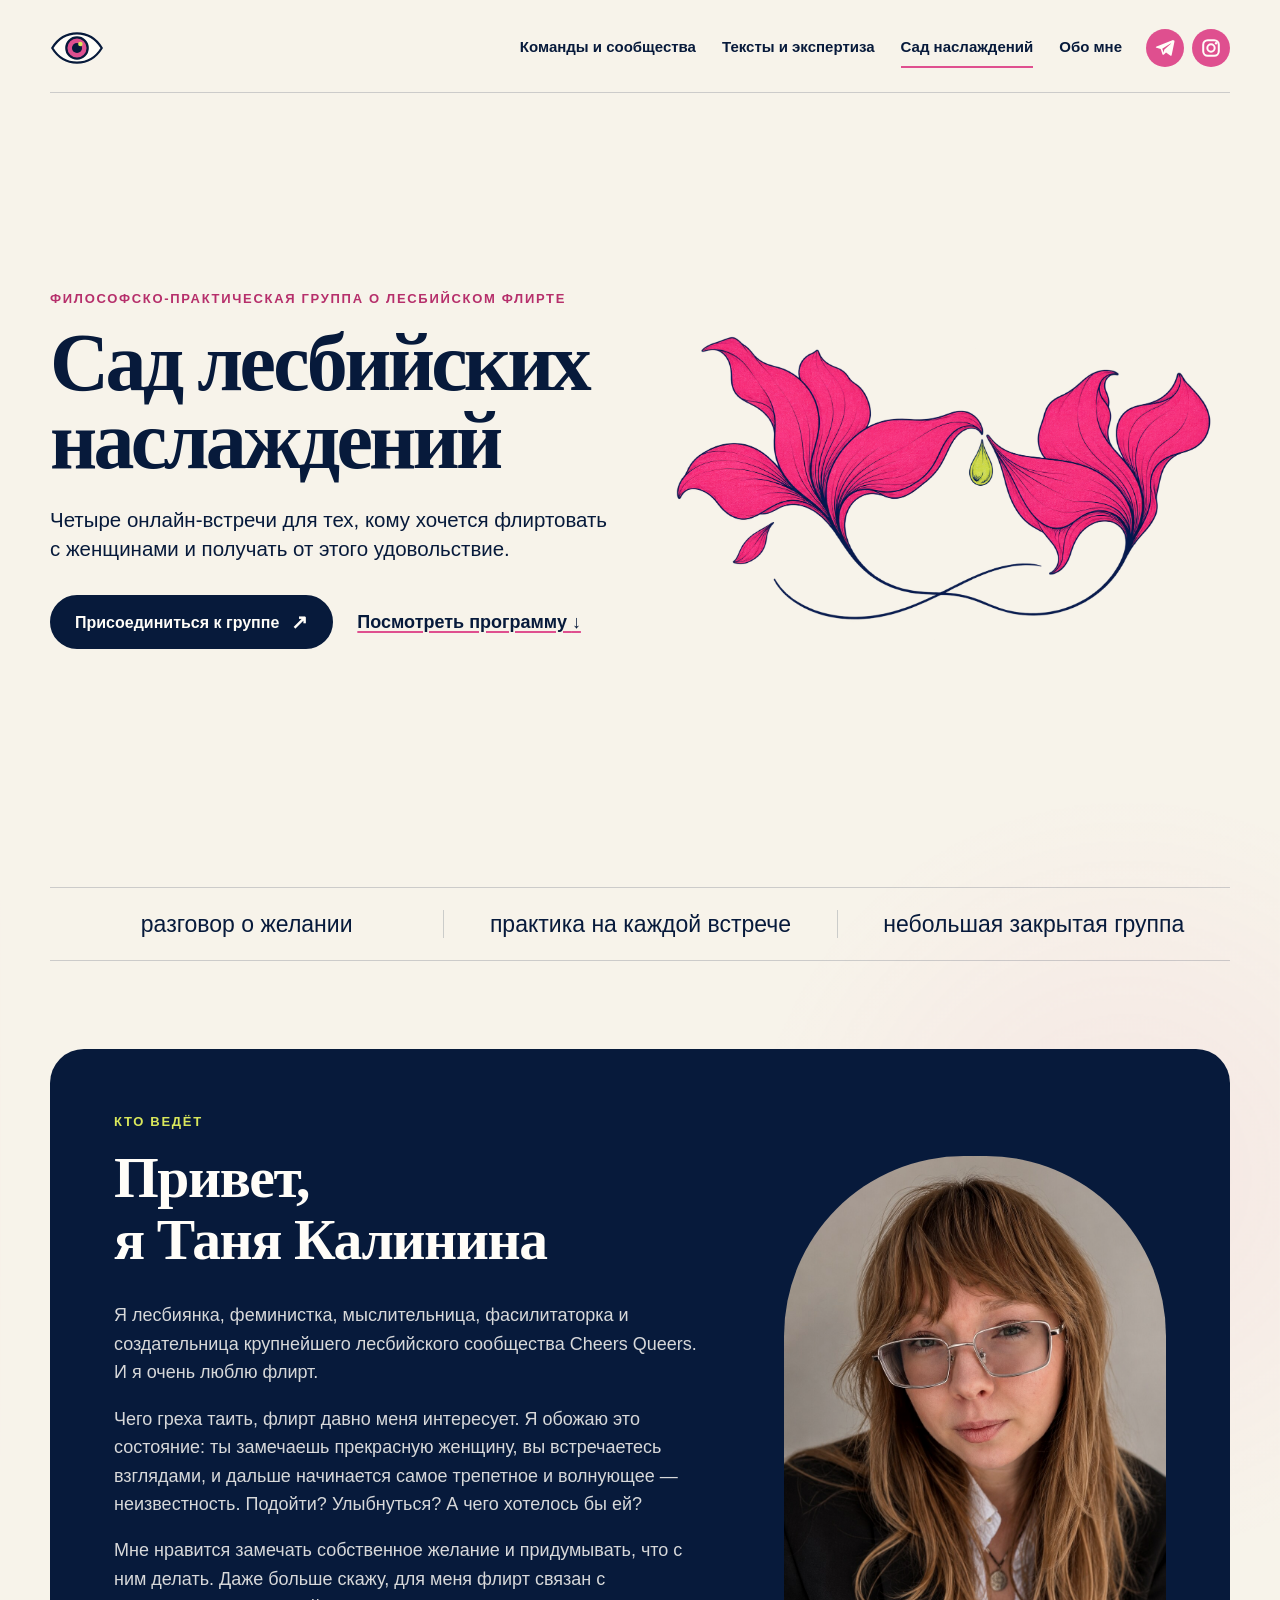
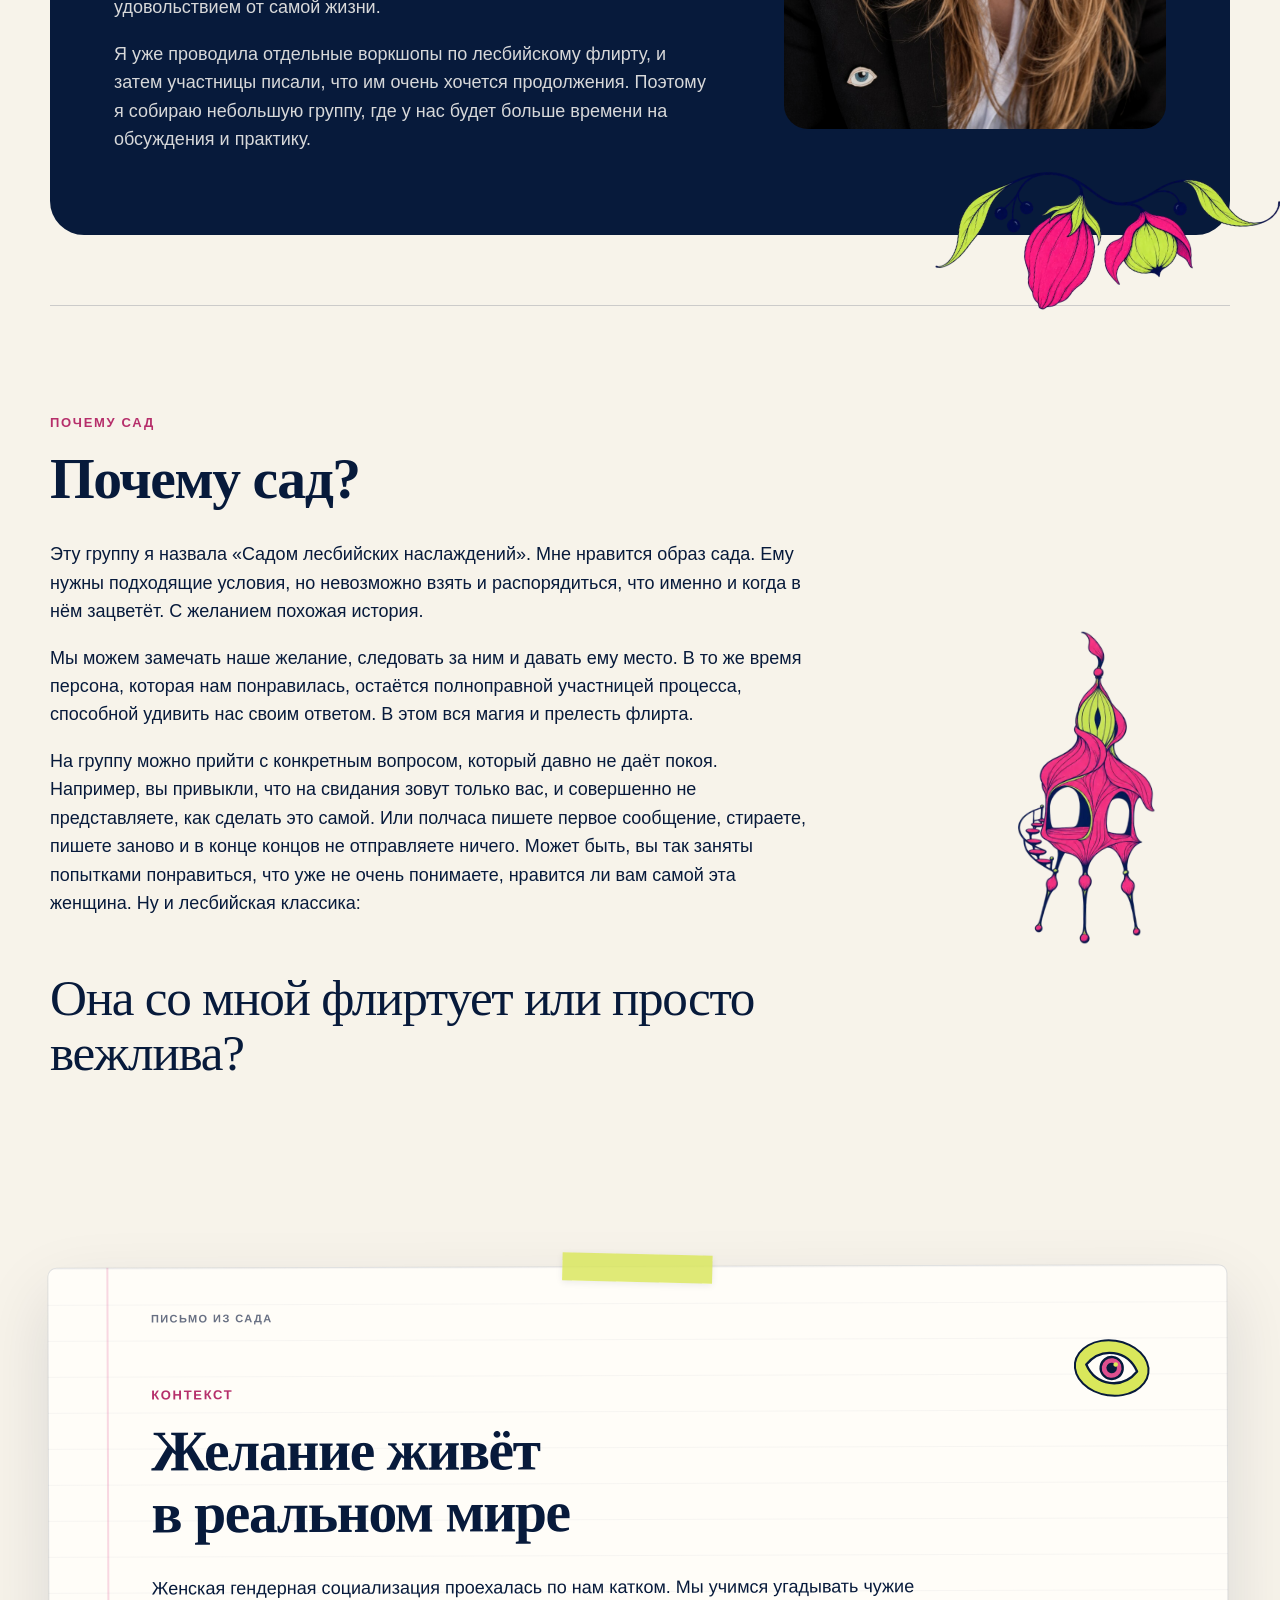
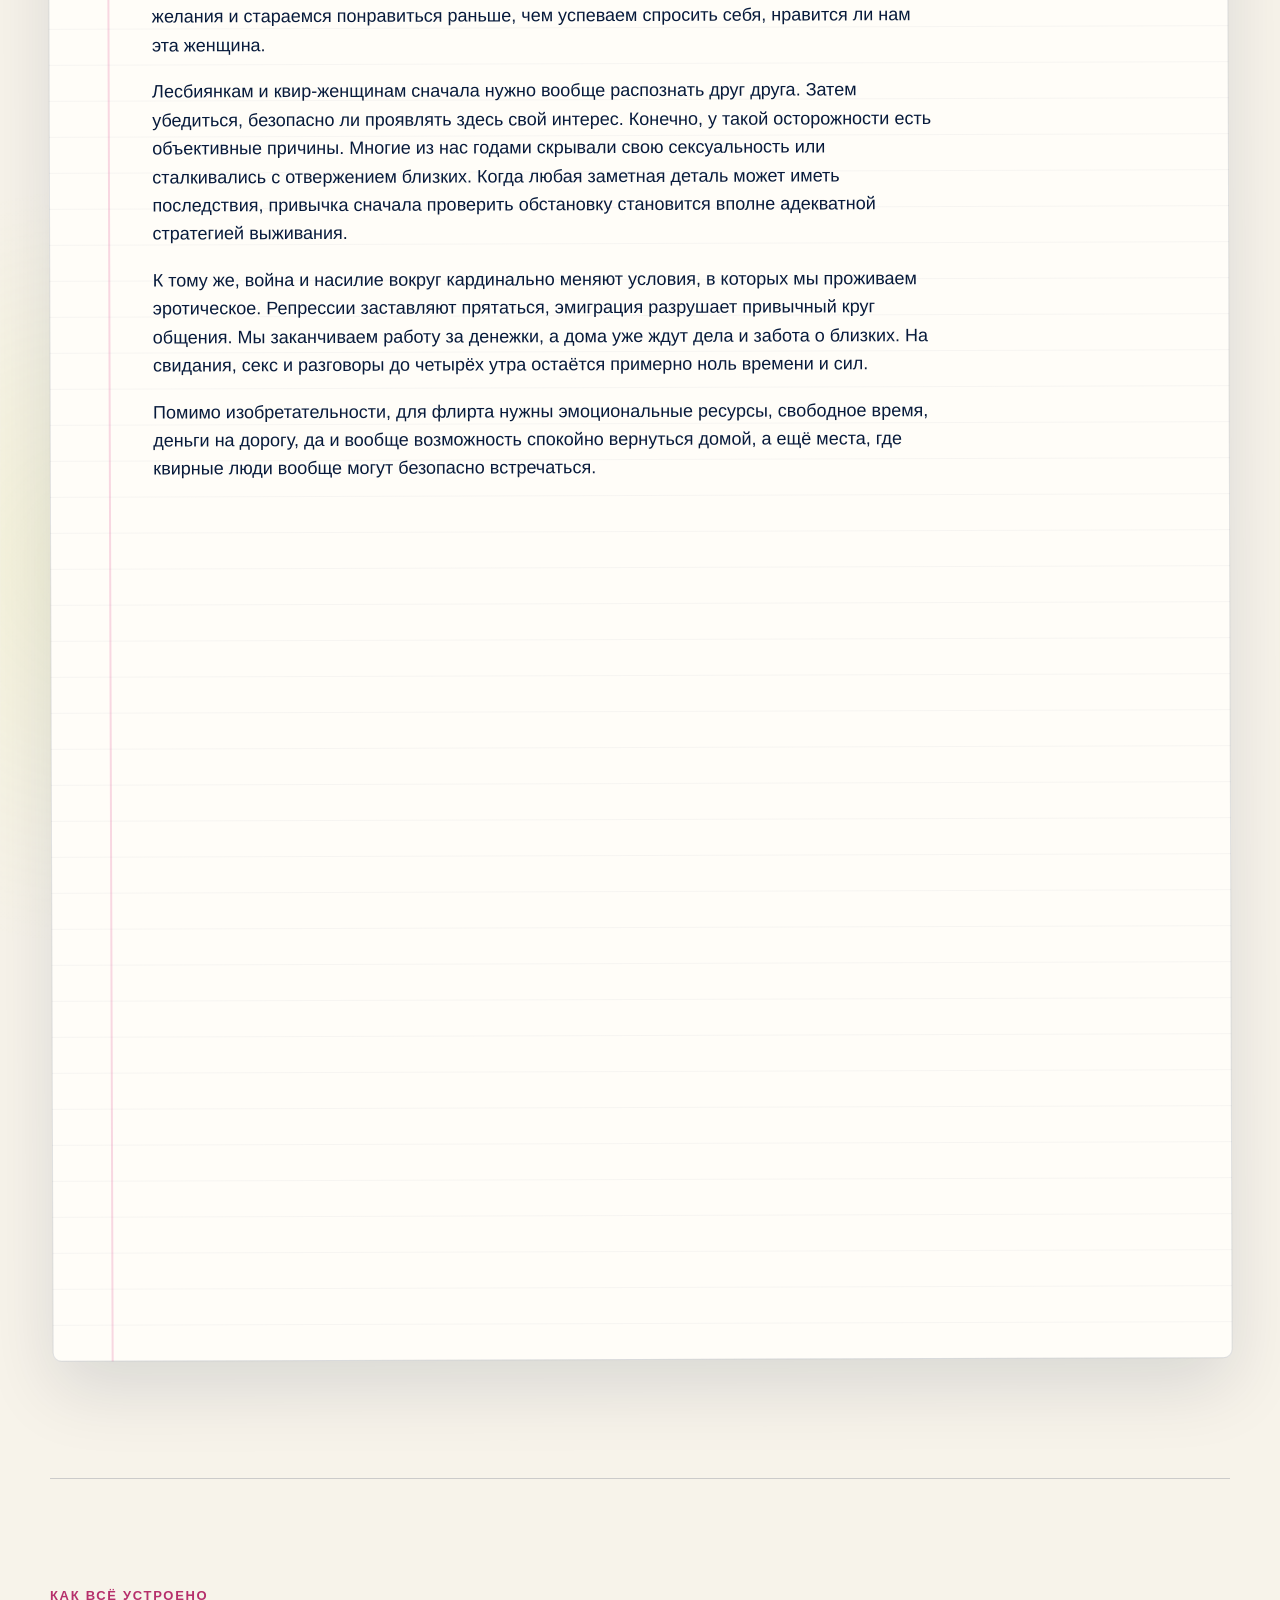
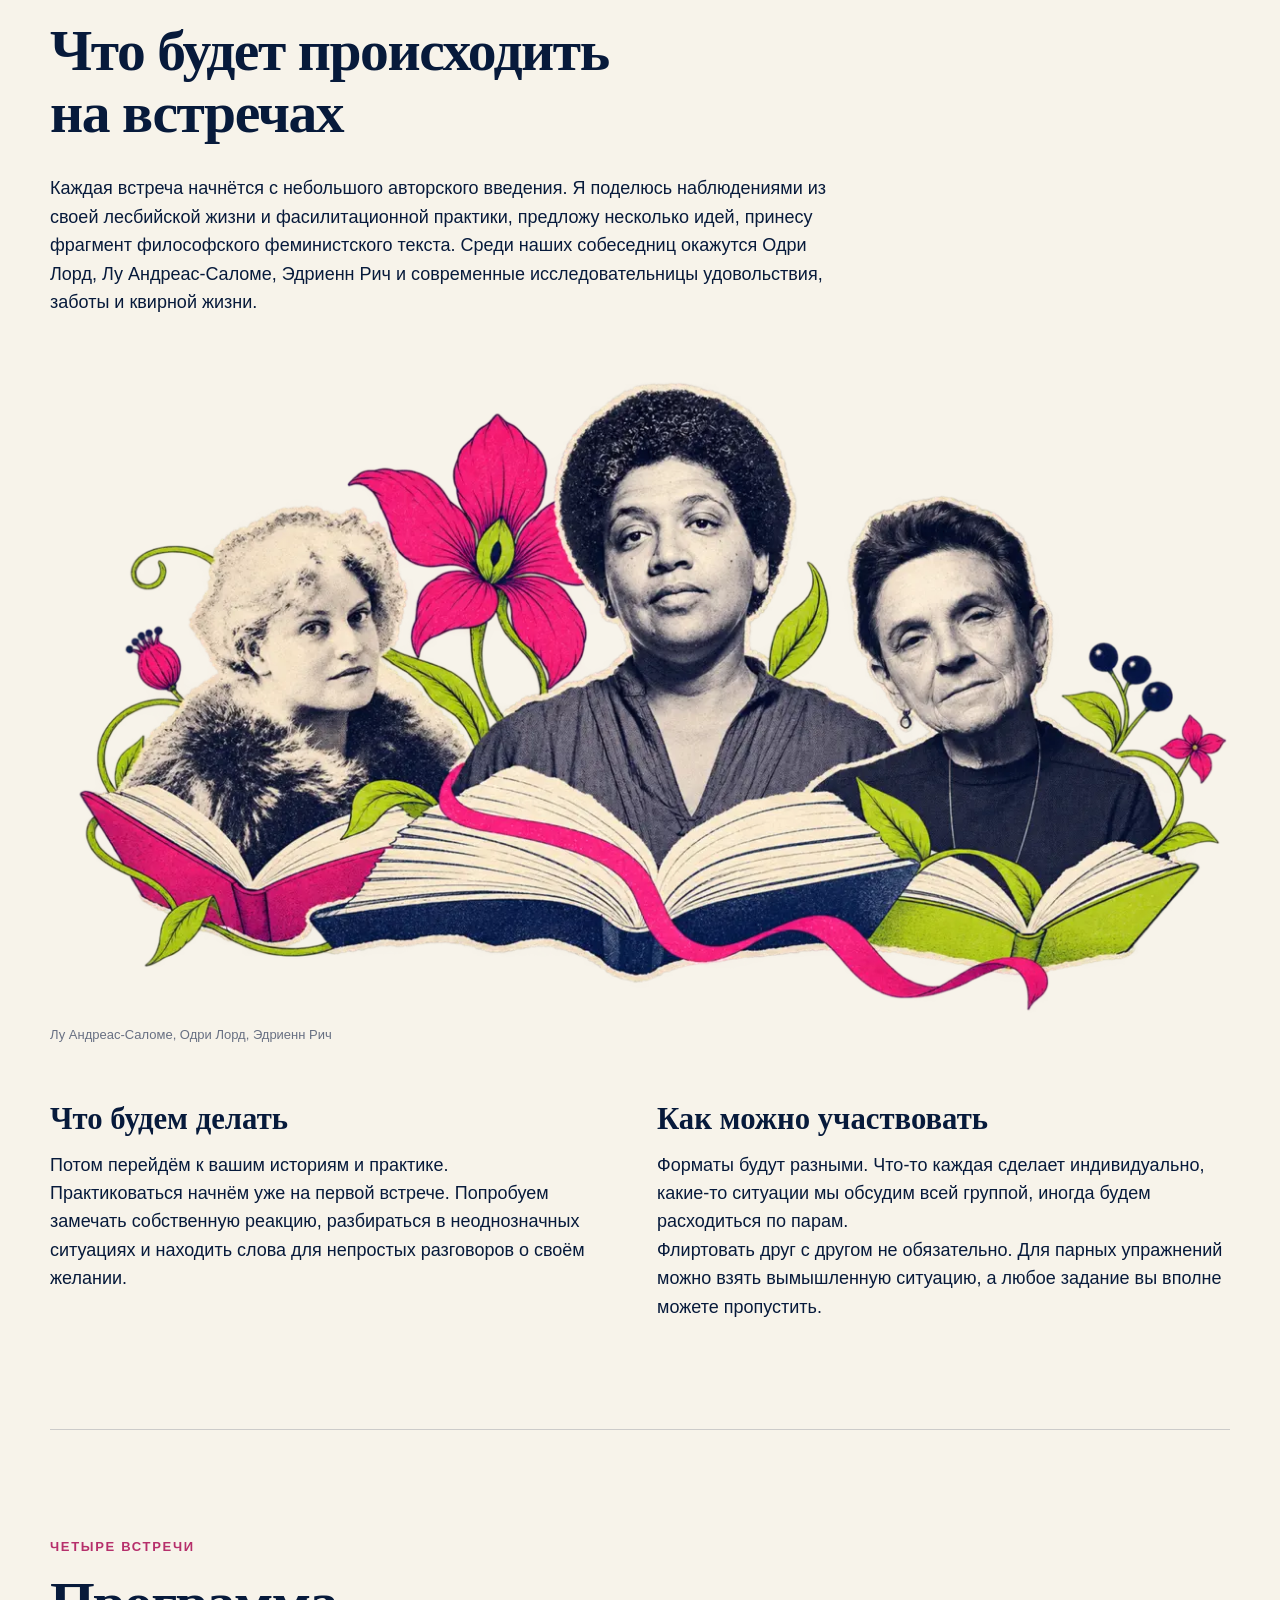
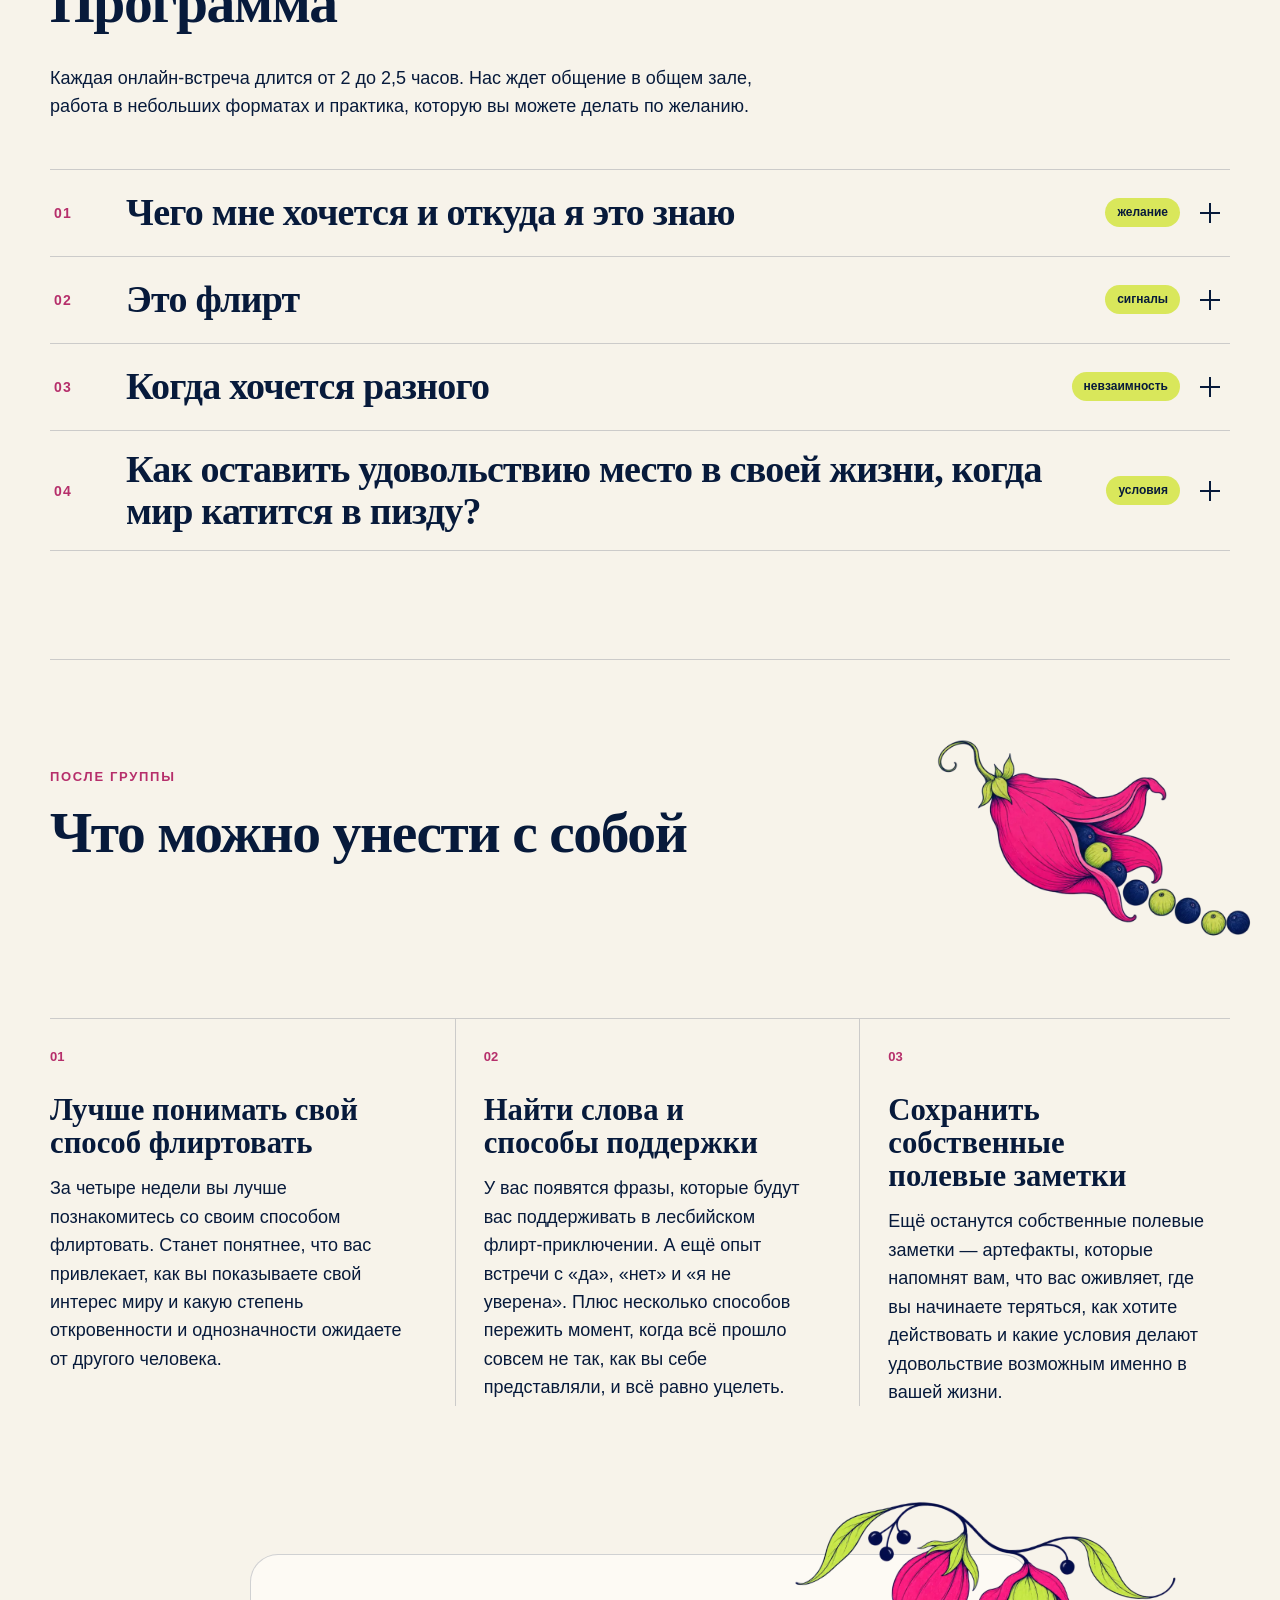
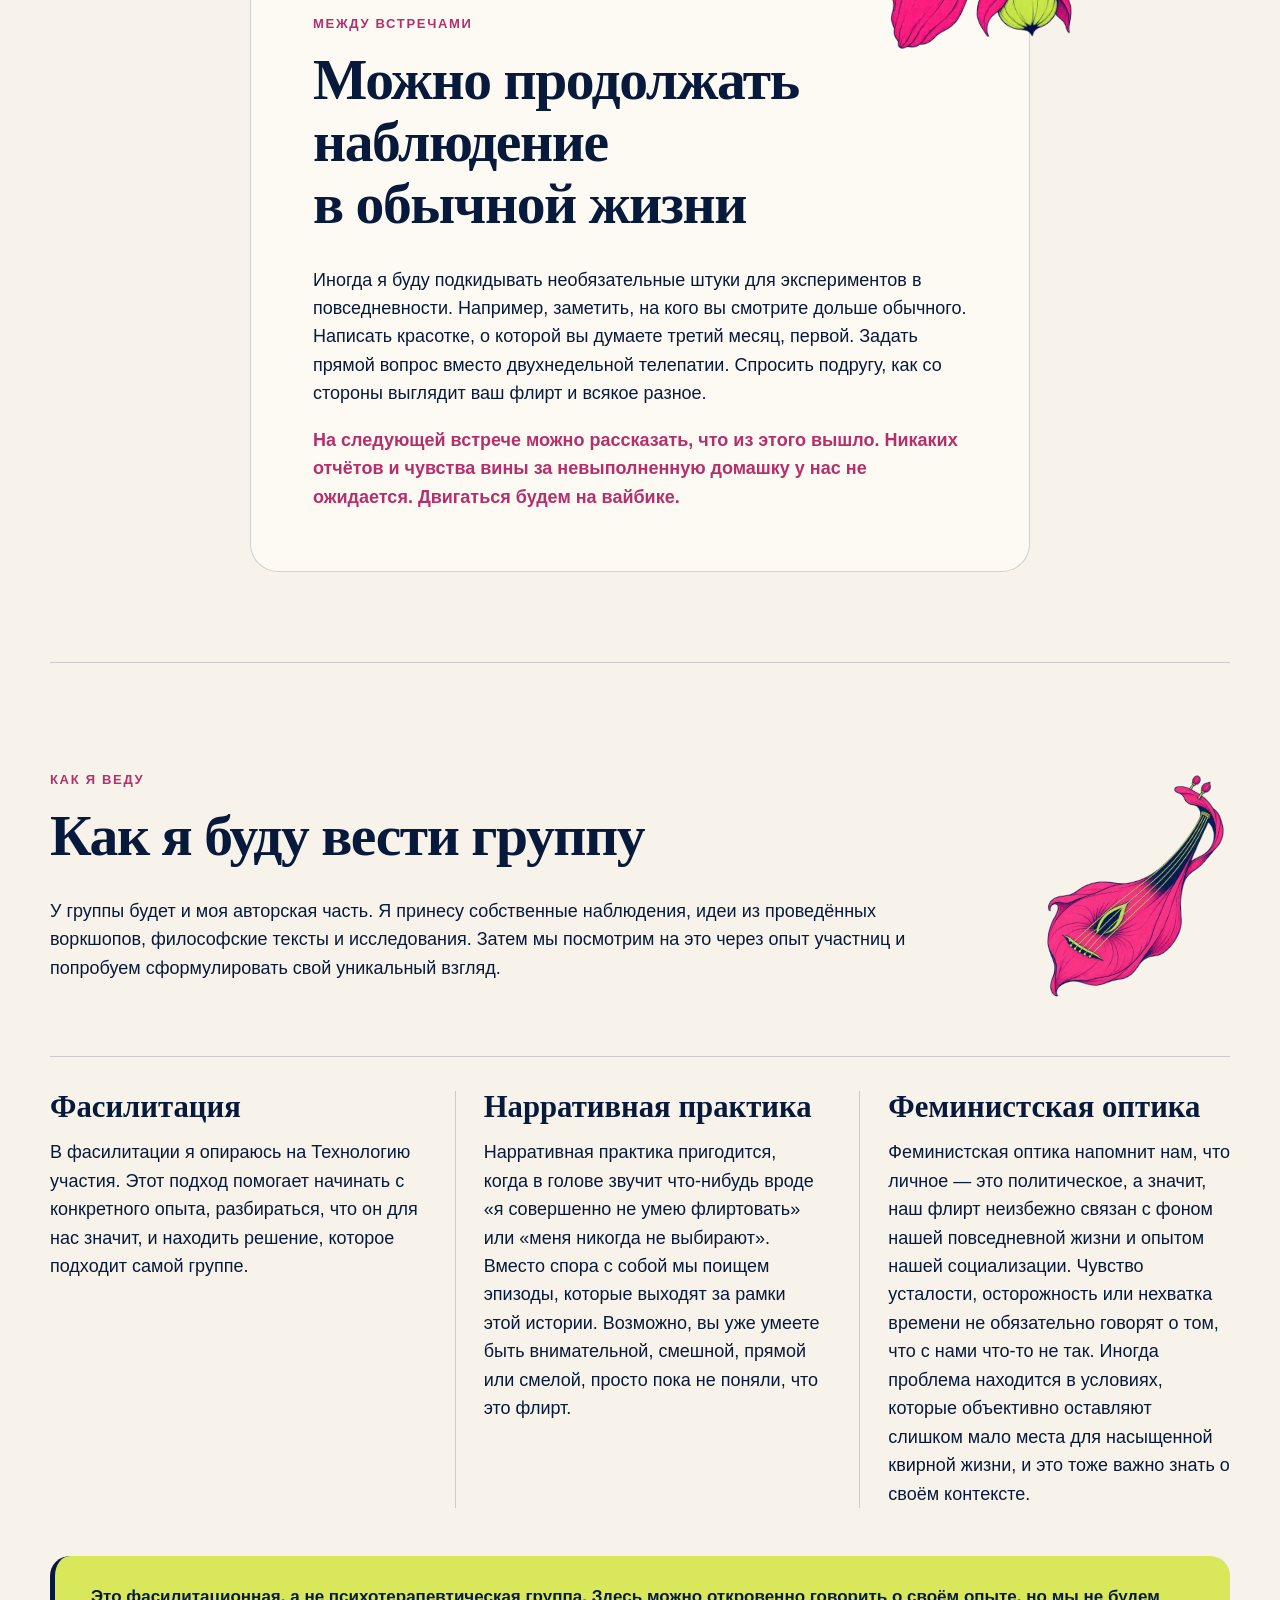
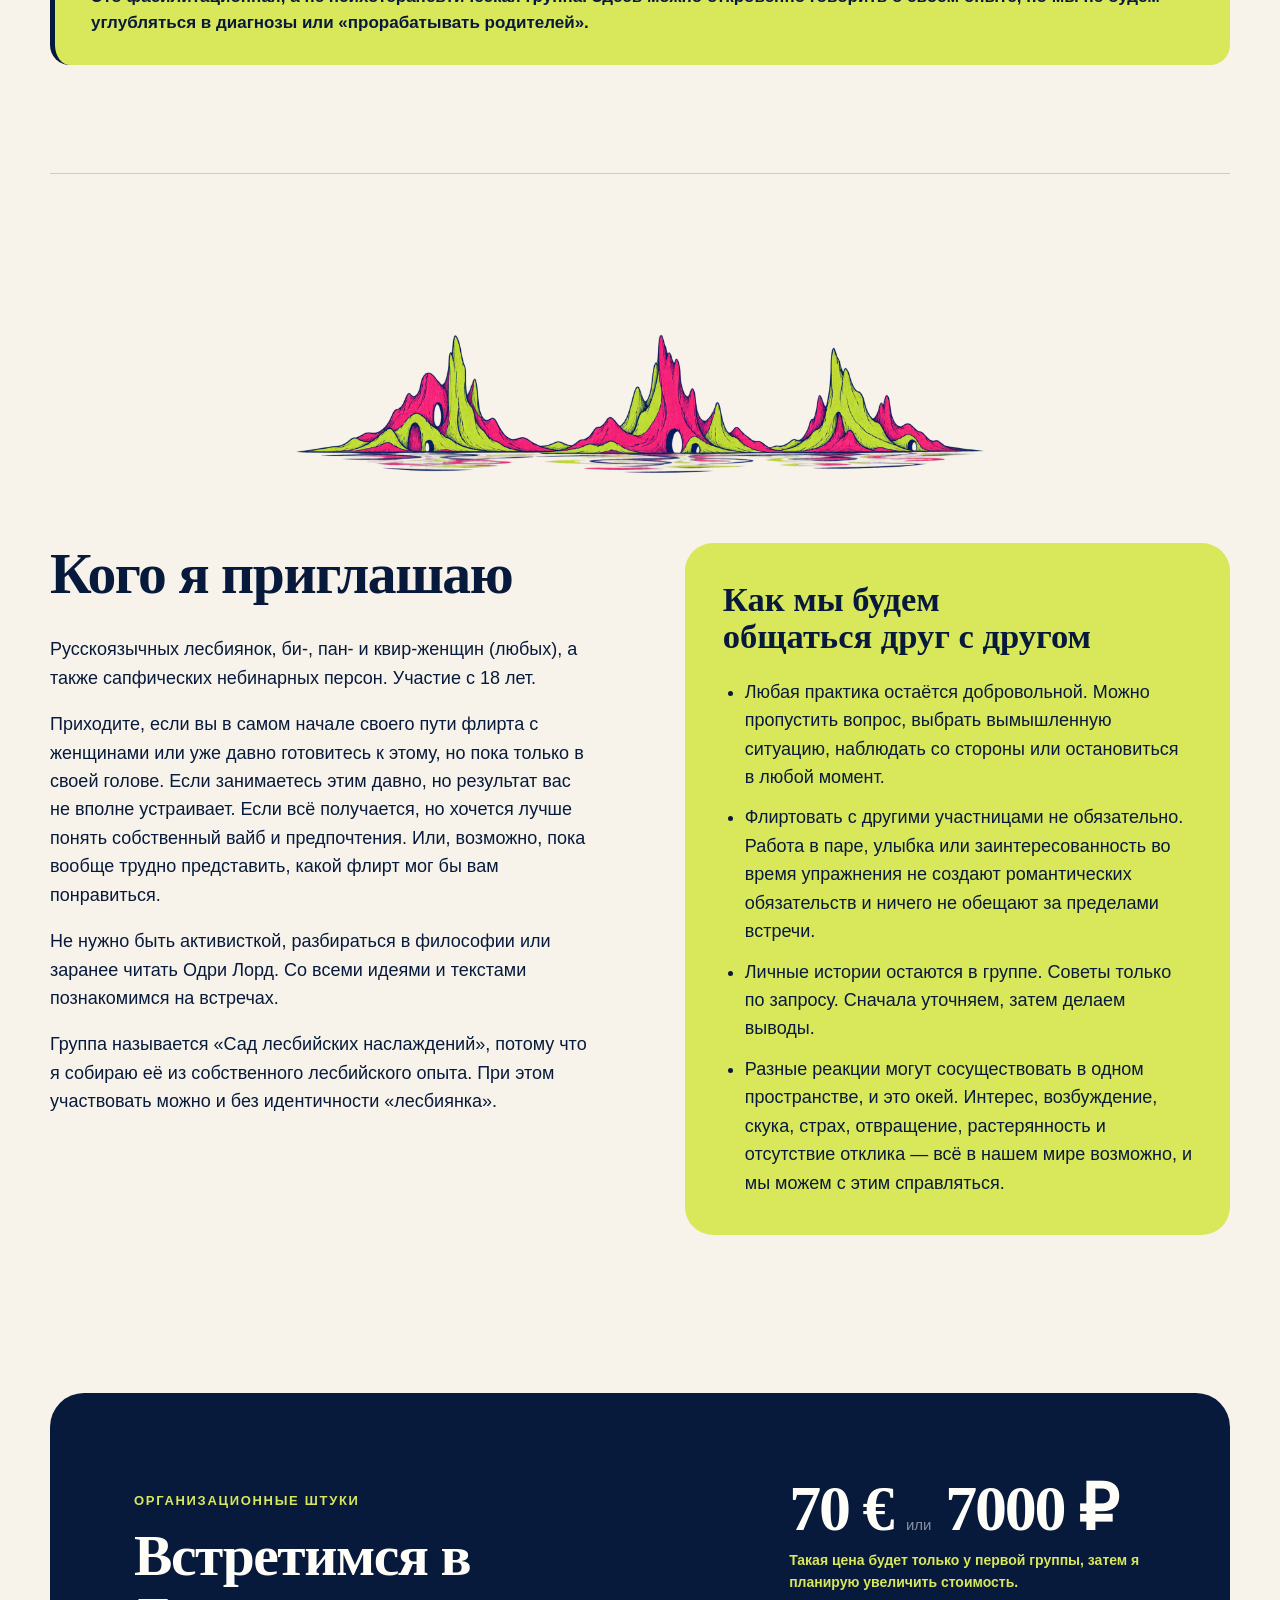
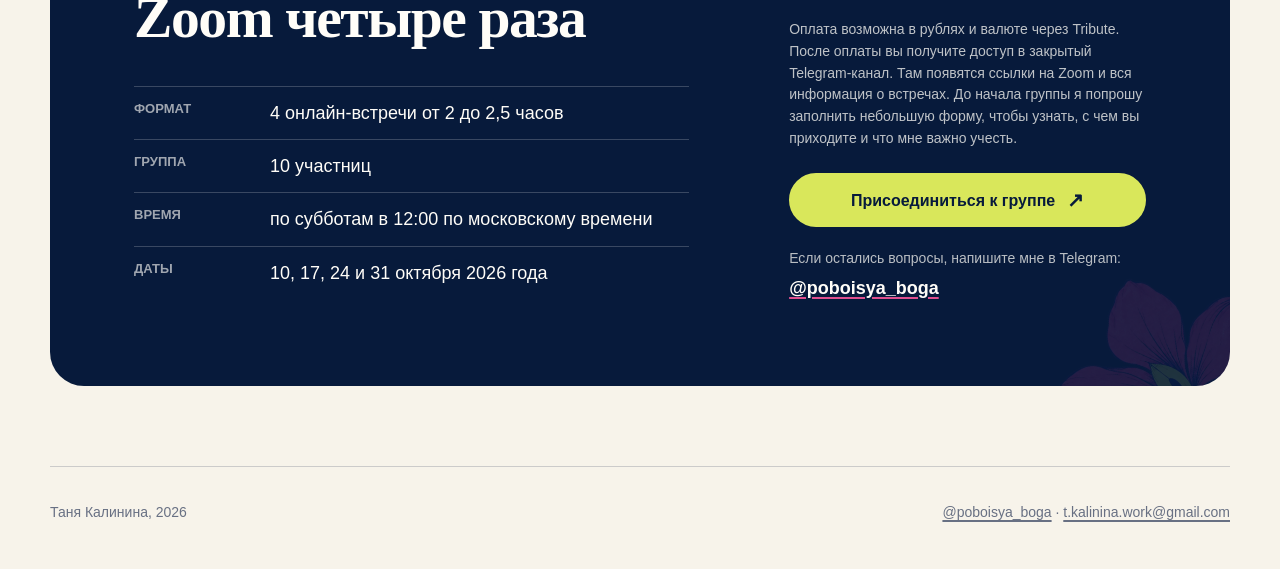
==== commit 4a7bfb92: "Paradise_8" ====
--- a/index.html
+++ b/index.html
@@ -44,8 +44,8 @@
     "url": "https://poboisyaboga.com/"
   },
   "offers": [
-    {"@type": "Offer", "price": "60", "priceCurrency": "EUR", "url": "https://web.tribute.tg/s/17HC"},
-    {"@type": "Offer", "price": "6000", "priceCurrency": "RUB", "url": "https://web.tribute.tg/s/17HC"}
+    {"@type": "Offer", "price": "70", "priceCurrency": "EUR", "url": "https://t.me/tribute/app?startapp=s17HC"},
+    {"@type": "Offer", "price": "7000", "priceCurrency": "RUB", "url": "https://t.me/tribute/app?startapp=s17HC"}
   ]
 }
 </script>
@@ -81,14 +81,12 @@
       <h1>Сад лесбийских наслаждений</h1>
       <p class="lp-hero-lead">Четыре онлайн-встречи для тех, кому хочется флиртовать с женщинами и получать от этого удовольствие.</p>
       <div class="lp-hero-actions">
-        <a class="lp-button" href="https://web.tribute.tg/s/17HC" target="_blank" rel="noopener noreferrer" data-track="hero_cta_click">Присоединиться к группе <span aria-hidden="true">↗</span></a>
+        <a class="lp-button" href="https://t.me/tribute/app?startapp=s17HC" target="_blank" rel="noopener noreferrer" data-track="hero_cta_click">Присоединиться к группе <span aria-hidden="true">↗</span></a>
         <a class="lp-text-link" href="#program" data-track="program_anchor_click">Посмотреть программу <span aria-hidden="true">↓</span></a>
       </div>
     </div>
     <div class="lp-hero-art" aria-hidden="true">
-      <img class="lp-flower" src="/img/lesbian-paradise/hero-flower.webp" alt="" width="1044" height="908" fetchpriority="high">
-      <img class="lp-bird lp-bird-right" src="/img/lesbian-paradise/bird-right.webp" alt="" width="620" height="348">
-      <img class="lp-bird lp-bird-left" src="/img/lesbian-paradise/bird-left.webp" alt="" width="620" height="345">
+      <img class="lp-hero-wings" src="/img/lesbian-paradise/hero-flower-wings.png" alt="" width="1672" height="941" fetchpriority="high">
     </div>
   </header>
 
@@ -101,7 +99,7 @@
   <section class="lp-intro-card lp-reveal" aria-labelledby="meet-tanya">
     <div class="lp-intro-copy">
       <p class="lp-section-label">Кто ведёт</p>
-      <h2 id="meet-tanya">Привет, я Таня Калинина</h2>
+      <h2 id="meet-tanya">Привет,<br>я Таня Калинина</h2>
       <p>Я лесбиянка, феминистка, мыслительница, фасилитаторка и создательница крупнейшего лесбийского сообщества Cheers Queers. И я очень люблю флирт.</p>
       <p>Чего греха таить, флирт давно меня интересует. Я обожаю это состояние: ты замечаешь прекрасную женщину, вы встречаетесь взглядами, и дальше начинается самое трепетное и волнующее — неизвестность. Подойти? Улыбнуться? А чего хотелось бы ей?</p>
       <p>Мне нравится замечать собственное желание и придумывать, что с ним делать. Даже больше скажу, для меня флирт связан с удовольствием от самой жизни.</p>
@@ -130,7 +128,6 @@
   <section class="lp-reality" aria-labelledby="real-world">
     <div class="lp-letter-meta" aria-hidden="true">
       <span>Письмо из сада</span>
-      <span>о реальности желания</span>
     </div>
     <img class="lp-letter-stamp" src="/eye-mark.svg" alt="" width="96" height="64" loading="lazy" aria-hidden="true">
     <div class="lp-prose lp-reveal">
@@ -139,7 +136,7 @@
       <p>Женская гендерная социализация проехалась по нам катком. Мы учимся угадывать чужие желания и стараемся понравиться раньше, чем успеваем спросить себя, нравится ли нам эта женщина.</p>
       <p>Лесбиянкам и квир-женщинам сначала нужно вообще распознать друг друга. Затем убедиться, безопасно ли проявлять здесь свой интерес. Конечно, у такой осторожности есть объективные причины. Многие из нас годами скрывали свою сексуальность или сталкивались с отвержением близких. Когда любая заметная деталь может иметь последствия, привычка сначала проверить обстановку становится вполне адекватной стратегией выживания.</p>
       <p>К тому же, война и насилие вокруг кардинально меняют условия, в которых мы проживаем эротическое. Репрессии заставляют прятаться, эмиграция разрушает привычный круг общения. Мы заканчиваем работу за денежки, а дома уже ждут дела и забота о близких. На свидания, секс и разговоры до четырёх утра остаётся примерно ноль времени и сил.</p>
-      <p>Помимо изобретательности, для флирта нужны эмоциональные ресурсы, свободный вечер, деньги на дорогу, возможность спокойно вернуться домой, минимальная приватность и места, где квирные люди вообще могут безопасно встречаться.</p>
+      <p>Помимо изобретательности, для флирта нужны эмоциональные ресурсы, свободное время, деньги на дорогу, да и вообще возможность спокойно вернуться домой, а ещё места, где квирные люди вообще могут безопасно встречаться.</p>
     </div>
     <div class="lp-infrastructure lp-reveal">
       <p>Удовольствию тоже нужна инфраструктура</p>
@@ -153,13 +150,13 @@
 
   <section class="lp-reading lp-reveal" aria-labelledby="what-happens">
     <div class="lp-prose">
-      <p class="lp-section-label">Как устроены встречи</p>
+      <p class="lp-section-label">Как всё устроено</p>
       <h2 id="what-happens">Что будет происходить на встречах</h2>
       <p>Каждая встреча начнётся с небольшого авторского введения. Я поделюсь наблюдениями из своей лесбийской жизни и фасилитационной практики, предложу несколько идей, принесу фрагмент философского феминистского текста. Среди наших собеседниц окажутся Одри Лорд, Лу Андреас-Саломе, Эдриенн Рич и современные исследовательницы удовольствия, заботы и квирной жизни.</p>
     </div>
     <figure class="lp-collage">
-      <img src="/img/lesbian-paradise/feminist-reading-collage.webp" alt="Одри Лорд, Лу Андреас-Саломе и Эдриенн Рич среди раскрытых книг и растений" width="1200" height="649" loading="lazy">
-      <figcaption>Одри Лорд, Лу Андреас-Саломе, Эдриенн Рич</figcaption>
+      <img src="/img/lesbian-paradise/feminist-reading-collage.webp" alt="Лу Андреас-Саломе, Одри Лорд и Эдриенн Рич среди раскрытых книг и растений" width="1200" height="649" loading="lazy">
+      <figcaption>Лу Андреас-Саломе, Одри Лорд, Эдриенн Рич</figcaption>
     </figure>
     <div class="lp-two-copy">
       <div>
@@ -191,7 +188,7 @@
         <div class="lp-accordion-content">
           <div>
             <p>Начнём с базы: а чего я вообще хочу?</p>
-            <p>Вместе с Одри Лорд посмотрим на эротическое как на способность замечать удовольствие, наполненность и собственный отклик. Вспомним флирт, от которого нам было хорошо, и попробуем понять, что именно в нём было приятного. Возможно, нас заводил взгляд или внимание к нашим словам. Гибкий ум нашей собеседницы, странная шутка, неожиданная точка несогласия или ощущение игры.</p>
+            <p>Вместе с Одри Лорд посмотрим на эротическое как на способность замечать удовольствие, наполненность и собственный отклик. Вспомним флирт, от которого нам было хорошо, и попробуем понять, что именно в нём было приятного. Возможно, нас заводил взгляд или внимание к нашим словам. Гибкий ум вашей собеседницы, странная шутка, неожиданная точка несогласия или ощущение игры.</p>
             <p>У желания нет одной шкалы. Нас может одновременно притягивать к человеку и пугать всё происходящее. Что-то кажется красивым, но совершенно не возбуждает. Любопытство соседствует со смущением, а иногда кажется, что вообще ничего не происходит. Всё это важно замечать и класть в чемоданчик знания о себе.</p>
             <p>Поговорим и о том, какой вы нравитесь себе во флирте. Смешной? Дерзкой? Внимательной? Странной? Той, которая первая начинает разговор и открыто демонстрирует заинтересованность?</p>
           </div>
@@ -265,7 +262,7 @@
     </div>
     <div class="lp-three-copy">
       <div><span>01</span><h3>Лучше понимать свой способ флиртовать</h3><p>За четыре недели вы лучше познакомитесь со своим способом флиртовать. Станет понятнее, что вас привлекает, как вы показываете свой интерес миру и какую степень откровенности и однозначности ожидаете от другого человека.</p></div>
-      <div><span>02</span><h3>Иметь слова и способы поддержки</h3><p>У вас появятся фразы, которые будут вас поддерживать в лесбийском флирт-приключении. А ещё опыт встречи с «да», «нет» и «я не уверена». Плюс несколько способов пережить момент, когда всё прошло совсем не так, как вы себе представляли, и всё равно уцелеть.</p></div>
+      <div><span>02</span><h3>Найти слова и способы поддержки</h3><p>У вас появятся фразы, которые будут вас поддерживать в лесбийском флирт-приключении. А ещё опыт встречи с «да», «нет» и «я не уверена». Плюс несколько способов пережить момент, когда всё прошло совсем не так, как вы себе представляли, и всё равно уцелеть.</p></div>
       <div><span>03</span><h3>Сохранить собственные полевые заметки</h3><p>Ещё останутся собственные полевые заметки — артефакты, которые напомнят вам, что вас оживляет, где вы начинаете теряться, как хотите действовать и какие условия делают удовольствие возможным именно в вашей жизни.</p></div>
     </div>
   </section>
@@ -274,8 +271,8 @@
     <img src="/img/lesbian-paradise/between-branch.webp" alt="" width="1000" height="536" loading="lazy" aria-hidden="true">
     <div>
       <p class="lp-section-label">Между встречами</p>
-      <h2 id="between">Можно продолжать наблюдение в обычной жизни</h2>
-      <p>Иногда я буду подкидывать необязательные штуки для жизни. Например, заметить, на кого вы смотрите дольше обычного. Написать красотке, о которой вы думаете третий месяц, первой. Задать прямой вопрос вместо двухнедельной телепатии. Спросить подругу, как со стороны выглядит ваш флирт и всякое разное.</p>
+      <h2 id="between">Можно продолжать наблюдение в&nbsp;обычной&nbsp;жизни</h2>
+      <p>Иногда я буду подкидывать необязательные штуки для экспериментов в повседневности. Например, заметить, на кого вы смотрите дольше обычного. Написать красотке, о которой вы думаете третий месяц, первой. Задать прямой вопрос вместо двухнедельной телепатии. Спросить подругу, как со стороны выглядит ваш флирт и всякое разное.</p>
       <p>На следующей встрече можно рассказать, что из этого вышло. Никаких отчётов и чувства вины за невыполненную домашку у нас не ожидается. Двигаться будем на вайбике.</p>
     </div>
   </section>
@@ -300,7 +297,7 @@
   </section>
 
   <section class="lp-invitation lp-reveal" aria-labelledby="invitation">
-    <img src="/img/lesbian-paradise/tension-flowers.webp" alt="" width="900" height="494" loading="lazy" aria-hidden="true">
+    <img src="/img/lesbian-paradise/mountains-landscape.png" alt="" width="2172" height="724" loading="lazy" aria-hidden="true">
     <div class="lp-invitation-grid">
       <div>
         <h2 id="invitation">Кого я приглашаю</h2>
@@ -328,15 +325,15 @@
       <dl class="lp-details-list">
         <div><dt>Формат</dt><dd>4 онлайн-встречи от 2 до 2,5 часов</dd></div>
         <div><dt>Группа</dt><dd>10 участниц</dd></div>
-        <div><dt>Время</dt><dd>по воскресеньям в 12:00 по московскому времени</dd></div>
-        <div><dt>Даты</dt><dd>11, 18 и 25 октября; 1 ноября 2026 года</dd></div>
+        <div><dt>Время</dt><dd>по субботам в 12:00 по московскому времени</dd></div>
+        <div><dt>Даты</dt><dd>10, 17, 24 и 31 октября 2026 года</dd></div>
       </dl>
     </div>
     <div class="lp-final-action">
-      <p class="lp-price">60 € <span>или</span> 6000 ₽</p>
+      <p class="lp-price">70 € <span>или</span> 7000 ₽</p>
       <p class="lp-first-price">Такая цена будет только у первой группы, затем я планирую увеличить стоимость.</p>
       <p class="lp-payment-note">Оплата возможна в рублях и валюте через Tribute. После оплаты вы получите доступ в закрытый Telegram-канал. Там появятся ссылки на Zoom и вся информация о встречах. До начала группы я попрошу заполнить небольшую форму, чтобы узнать, с чем вы приходите и что мне важно учесть.</p>
-      <a class="lp-button lp-button-wide" href="https://web.tribute.tg/s/17HC" target="_blank" rel="noopener noreferrer" data-track="final_cta_click">Присоединиться к группе <span aria-hidden="true">↗</span></a>
+      <a class="lp-button lp-button-wide" href="https://t.me/tribute/app?startapp=s17HC" target="_blank" rel="noopener noreferrer" data-track="final_cta_click">Присоединиться к группе <span aria-hidden="true">↗</span></a>
       <p class="lp-question-note">Если остались вопросы, напишите мне в Telegram:</p>
       <a class="lp-final-link" href="https://t.me/poboisya_boga" target="_blank" rel="noopener noreferrer" data-track="telegram_question_click">@poboisya_boga</a>
     </div>
--- a/lesbian-paradise.css
+++ b/lesbian-paradise.css
@@ -1,3 +1,9 @@
+/* Fix: global styles.css sets display:block on img but no height:auto,
+   causing images to stretch in flex/grid containers via align-self:stretch */
+.lp-page img {
+  height: auto;
+}
+
 .lp-page {
   --lp-pink: #df4f8f;
   --lp-lime: #d9e75b;
@@ -37,13 +43,14 @@
 .lp-hero {
   position: relative;
   display: grid;
-  min-height: max(680px, calc(100svh - 128px));
-  grid-template-columns: minmax(0, 1.08fr) minmax(380px, 0.92fr);
-  gap: clamp(26px, 4vw, 64px);
+  min-height: max(720px, calc(100svh - 128px));
+  grid-template-columns: minmax(0, 1.0fr) minmax(420px, 1.0fr);
+  gap: clamp(20px, 3vw, 48px);
   align-items: center;
   overflow: hidden;
-  padding: 48px 0 70px;
-}
+  padding: 56px 0 80px;
+}
+
 
 .lp-hero-copy {
   position: relative;
@@ -63,8 +70,8 @@
 .lp-hero-lead {
   max-width: 680px;
   margin-bottom: 14px;
-  font-size: clamp(22px, 2.1vw, 29px);
-  line-height: 1.38;
+  font-size: clamp(17px, 1.6vw, 21px);
+  line-height: 1.42;
 }
 
 .lp-audience {
@@ -79,6 +86,7 @@
   flex-wrap: wrap;
   gap: 14px 24px;
   align-items: center;
+  margin-top: 32px;
   margin-bottom: 28px;
 }
 
@@ -147,40 +155,19 @@
 
 .lp-hero-art {
   position: relative;
-  min-height: 590px;
+  min-height: 620px;
   align-self: stretch;
 }
 
-.lp-flower {
+/* ── Hero art: wings flower ──────────────────────────── */
+.lp-hero-wings {
   position: absolute;
-  z-index: 2;
-  right: -78px;
-  bottom: 4px;
-  width: min(630px, 112%);
+  z-index: 4;
+  top: 50%;
+  left: 50%;
+  transform: translate(-50%, -50%);
+  width: clamp(480px, 100%, 860px);
   max-width: none;
-  transform-origin: 48% 92%;
-  animation: lp-flower-breathe 7s ease-in-out infinite;
-}
-
-.lp-bird {
-  position: absolute;
-  z-index: 1;
-  max-width: none;
-  pointer-events: none;
-}
-
-.lp-bird-right {
-  top: 7%;
-  right: 4%;
-  width: 190px;
-  animation: lp-bird-right 28s linear 4s infinite;
-}
-
-.lp-bird-left {
-  top: 29%;
-  left: -12%;
-  width: 154px;
-  animation: lp-bird-left 34s linear 11s infinite;
 }
 
 .lp-format-strip {
@@ -190,7 +177,6 @@
   padding: 22px 0;
   border-top: 1px solid var(--line);
   border-bottom: 1px solid var(--line);
-  font-family: var(--serif);
   font-size: clamp(18px, 1.9vw, 23px);
   line-height: 1.25;
   text-align: center;
@@ -246,7 +232,7 @@
 
 .lp-intro-photo img {
   width: 100%;
-  height: 100%;
+  height: 100% !important;
   min-height: 520px;
   object-fit: cover;
   object-position: 50% 30%;
@@ -647,8 +633,9 @@
 }
 
 .lp-invitation > img {
-  width: min(430px, 40%);
-  margin: 0 auto -22px;
+  width: min(700px, 80%);
+  margin: 0 auto 28px;
+  display: block;
 }
 
 .lp-invitation-grid {
@@ -810,24 +797,6 @@
   transform: none;
 }
 
-@keyframes lp-flower-breathe {
-  0%, 100% { transform: rotate(-0.7deg); }
-  50% { transform: rotate(0.9deg); }
-}
-
-@keyframes lp-bird-right {
-  0%, 60% { opacity: 0; transform: translate(-420px, 90px) rotate(-4deg); }
-  63% { opacity: 1; }
-  93% { opacity: 1; }
-  100% { opacity: 0; transform: translate(160px, -28px) rotate(3deg); }
-}
-
-@keyframes lp-bird-left {
-  0%, 67% { opacity: 0; transform: translate(420px, 70px) rotate(2deg); }
-  70% { opacity: 0.9; }
-  94% { opacity: 0.9; }
-  100% { opacity: 0; transform: translate(-160px, -45px) rotate(-4deg); }
-}
 
 @keyframes lp-open {
   from { opacity: 0; transform: translateY(-8px); }
@@ -893,13 +862,8 @@
     min-height: 520px;
   }
 
-  .lp-flower {
-    right: -110px;
-    width: 560px;
-  }
-
-  .lp-bird-left {
-    display: none;
+  .lp-hero-wings {
+    width: min(560px, 100%);
   }
 
   .lp-intro-card {
@@ -936,15 +900,8 @@
     min-height: 440px;
   }
 
-  .lp-flower {
-    right: 5%;
-    left: auto;
-    width: min(580px, 94%);
-  }
-
-  .lp-bird-right {
-    top: 0;
-    right: 12%;
+  .lp-hero-wings {
+    width: min(520px, 92%);
   }
 
   .lp-format-strip {
@@ -1100,6 +1057,7 @@
   .lp-flower {
     right: -6%;
     width: min(430px, 108%);
+    z-index: 5;
   }
 
   .lp-bird-right {
@@ -1188,7 +1146,10 @@
   }
 
   .lp-infrastructure p {
-    font-size: clamp(41px, 12vw, 54px);
+    font-size: clamp(28px, 8.2vw, 40px);
+    word-break: normal;
+    overflow-wrap: normal;
+    hyphens: none;
   }
 
   .lp-infrastructure img {
@@ -1284,8 +1245,8 @@
   }
 
   .lp-invitation > img {
-    width: 70%;
-    margin-bottom: 4px;
+    width: 100%;
+    margin-bottom: 20px;
   }
 
   .lp-rules {
@@ -1311,20 +1272,6 @@
 }
 
 @media (prefers-reduced-motion: reduce) {
-  .lp-flower,
-  .lp-bird-right,
-  .lp-bird-left {
-    animation: none !important;
-  }
-
-  .lp-bird-right {
-    opacity: 0.9;
-  }
-
-  .lp-bird-left {
-    opacity: 0;
-  }
-
   .lp-js .lp-reveal,
   .lp-js .lp-reveal.is-visible,
   .lp-accordion-content {
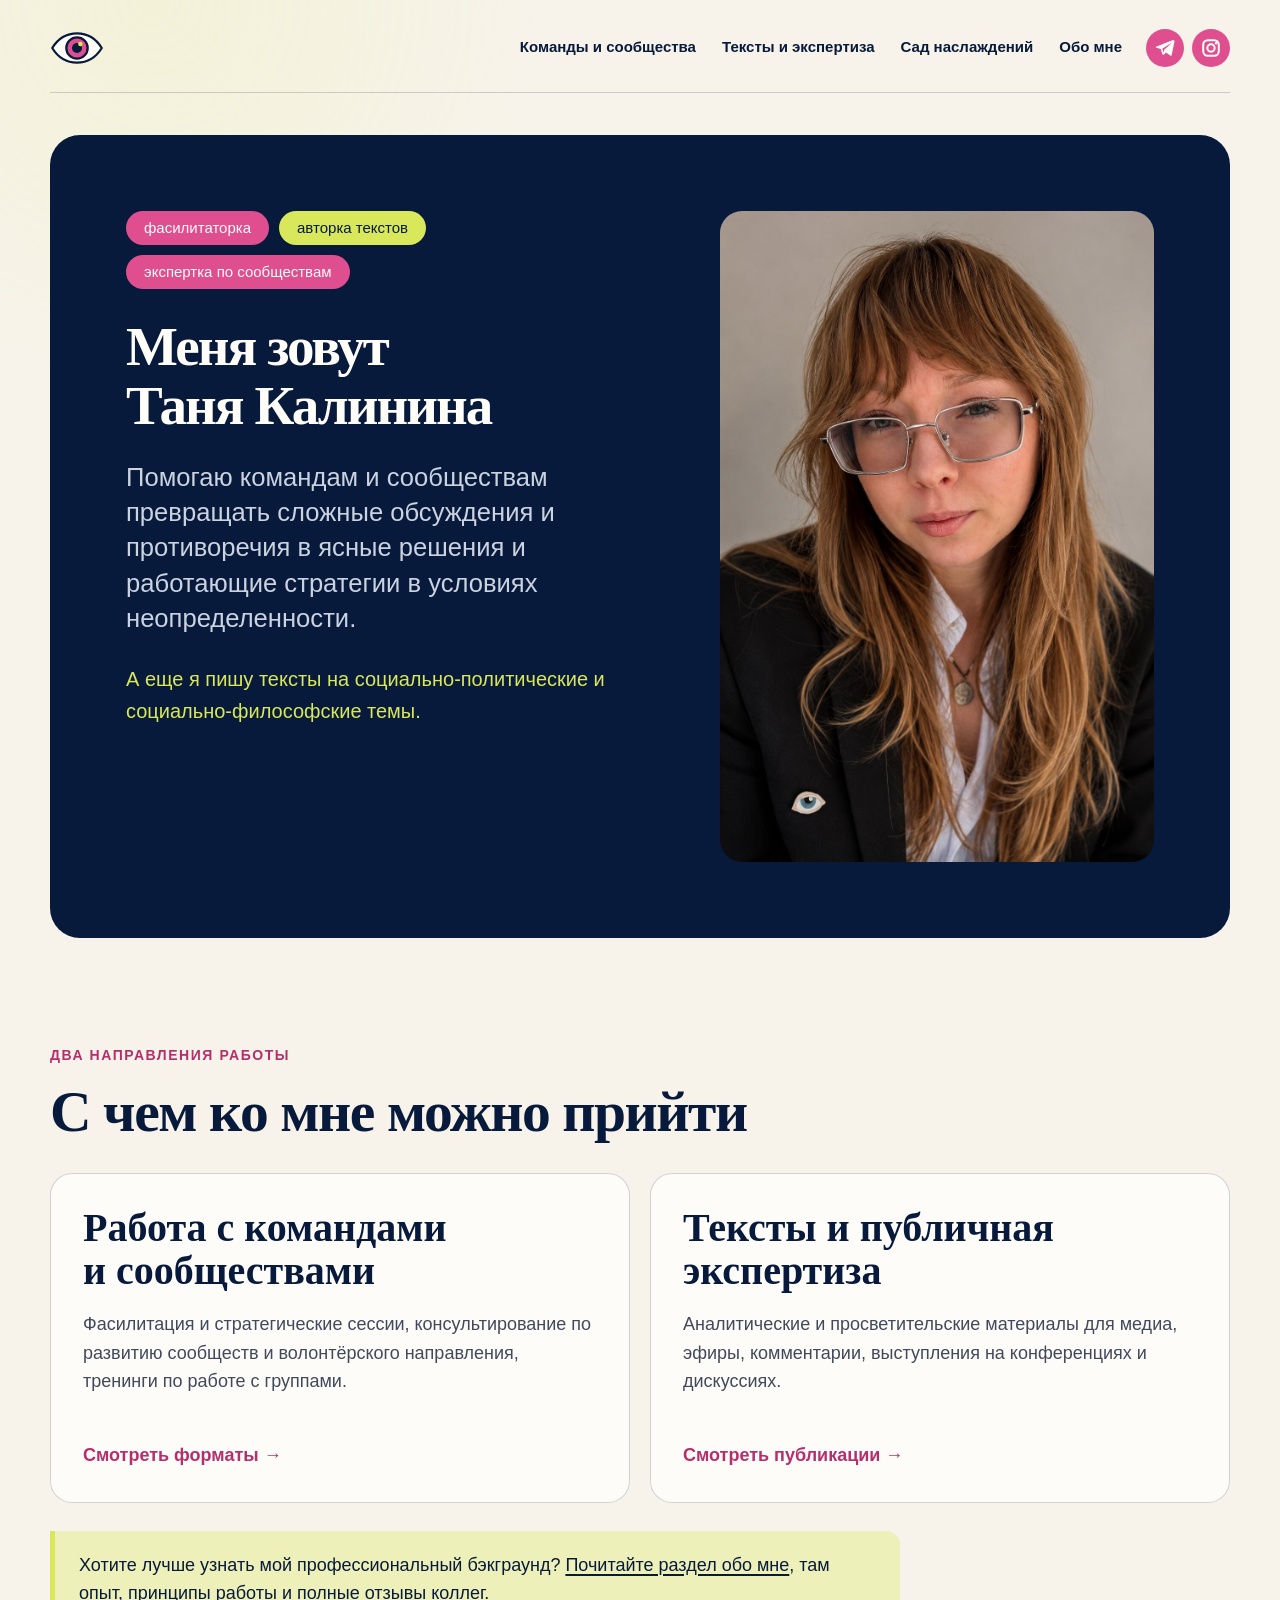
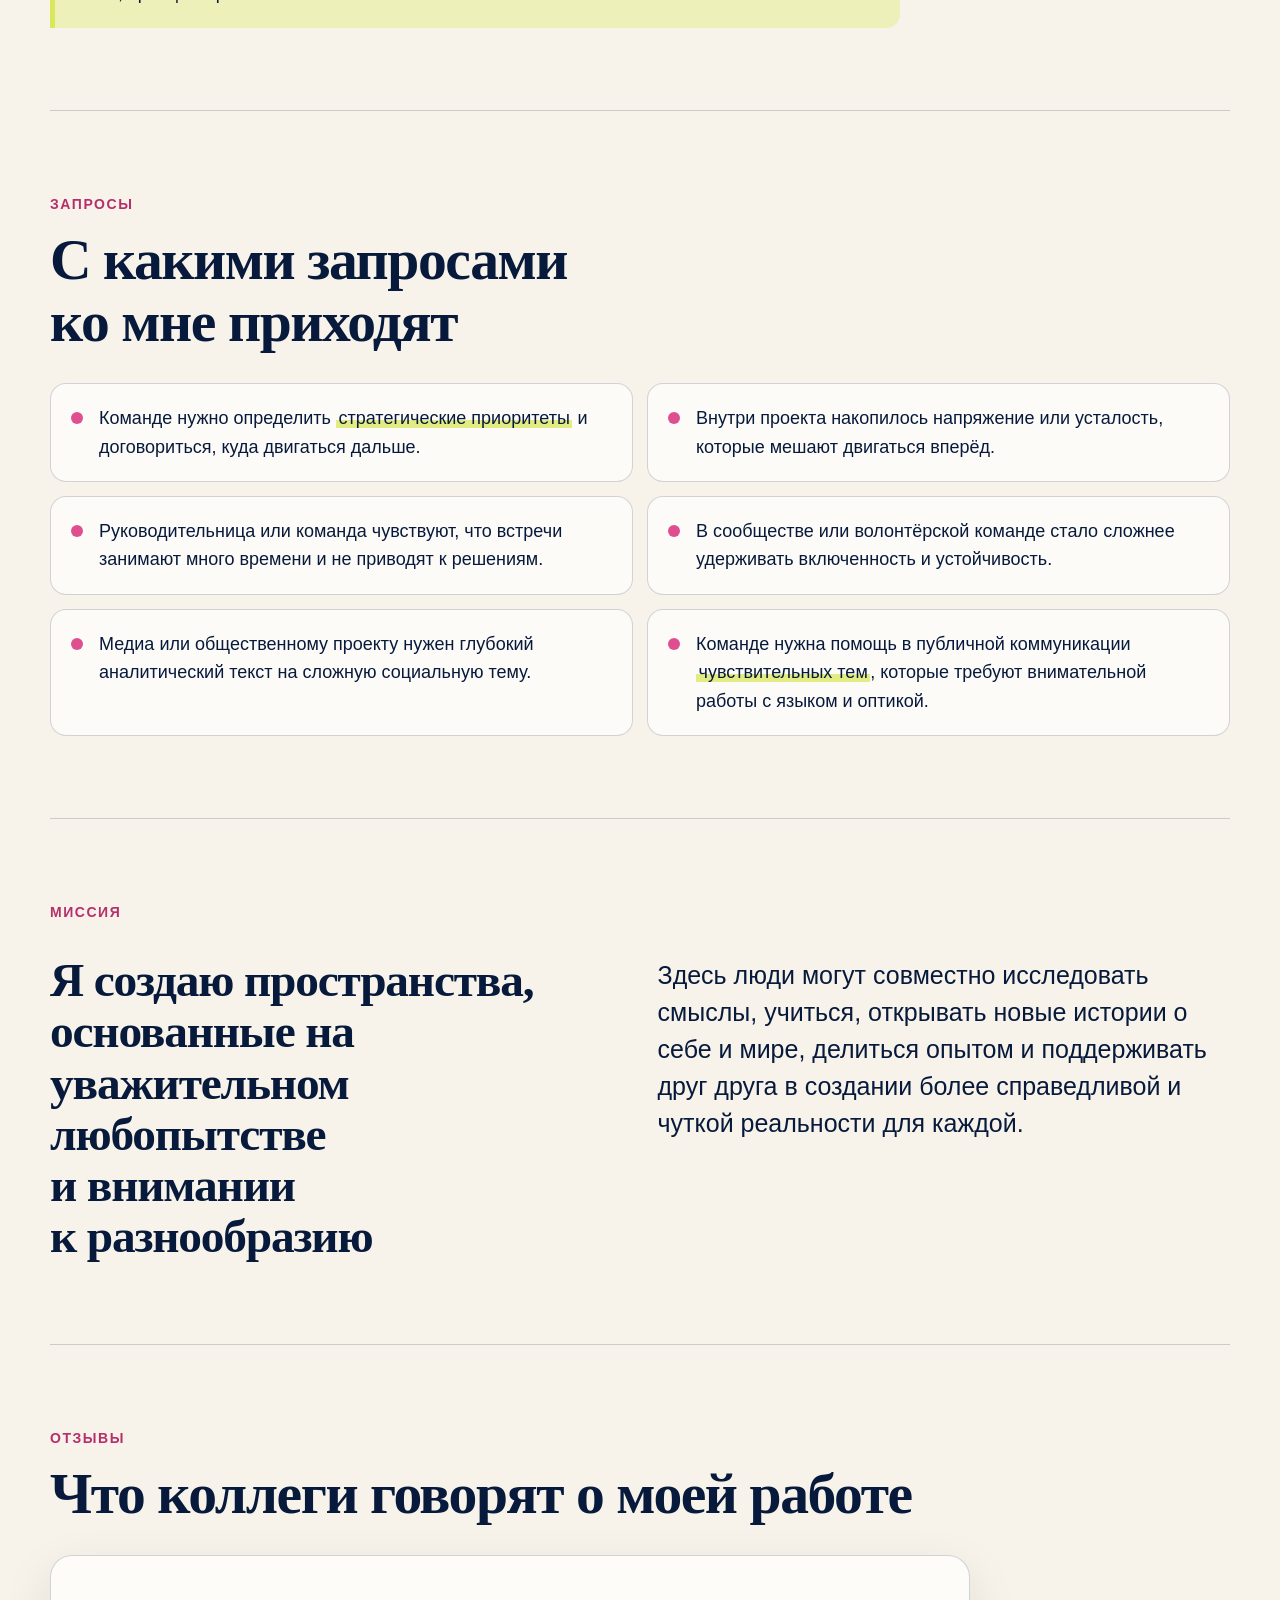
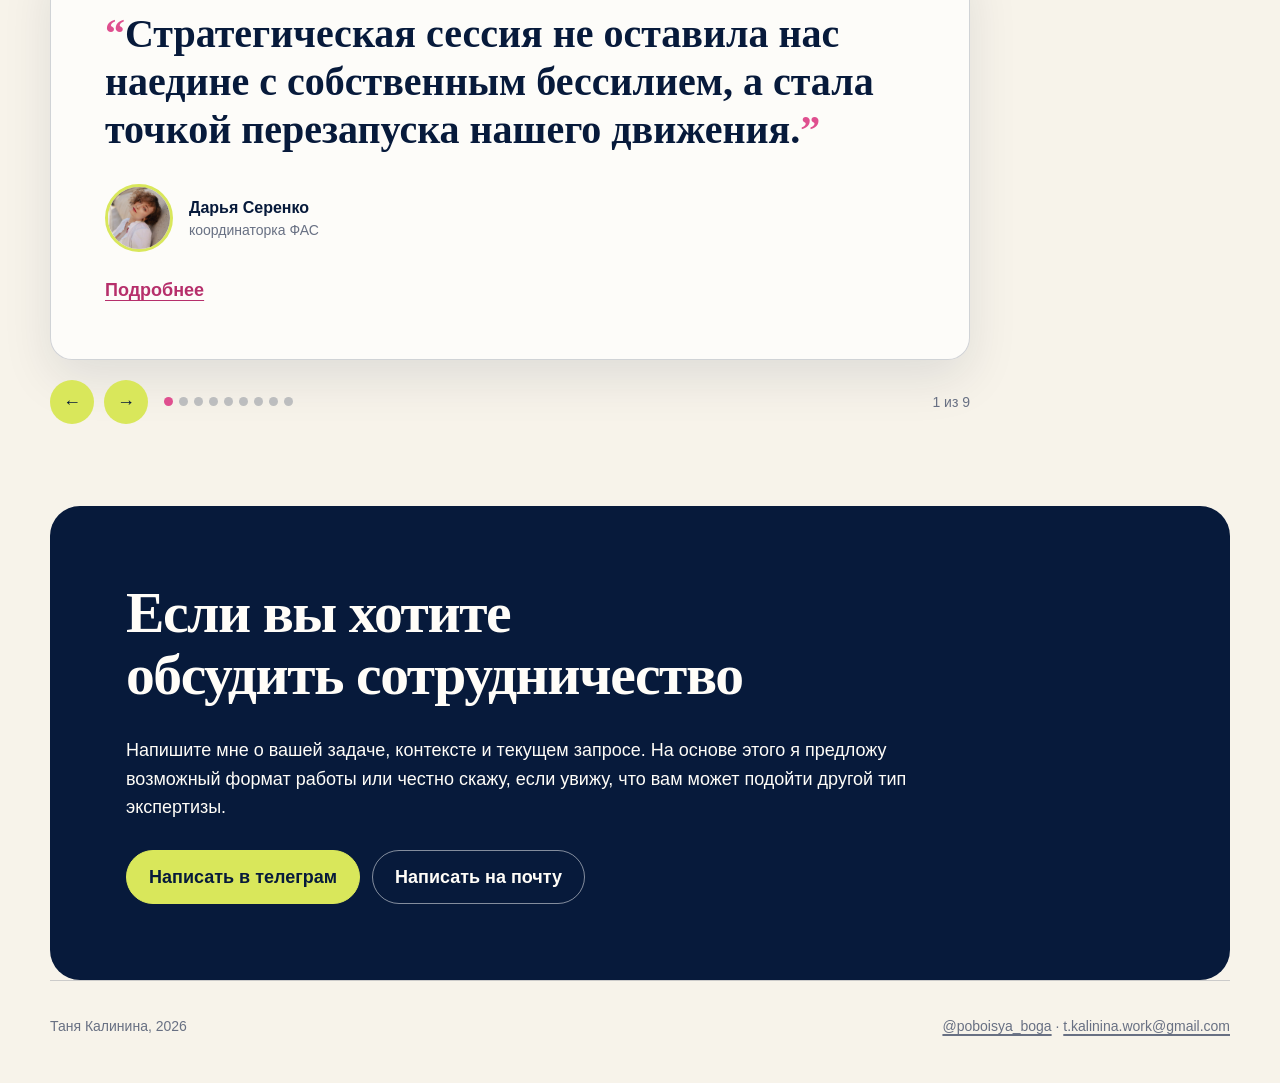
==== commit 32a02ba8: "Update index.html" ====
--- a/index.html
+++ b/index.html
@@ -11,46 +11,67 @@
 <!-- End Google Tag Manager -->
 
 <meta name="viewport" content="width=device-width, initial-scale=1, viewport-fit=cover">
-<title>Сад лесбийских наслаждений — группа о лесбийском флирте</title>
-<meta name="description" content="Четыре онлайн-встречи для русскоязычных лесбиянок, би-, пан- и квир-женщин о желании, флирте, удовольствии и взаимности.">
-<link rel="canonical" href="https://poboisyaboga.com/lesbian_paradise">
-<link rel="icon" href="/favicon.svg?v=2" type="image/svg+xml">
-<link rel="icon" href="/favicon-32.png?v=2" sizes="32x32" type="image/png">
-<link rel="apple-touch-icon" href="/apple-touch-icon.png?v=2">
-<meta property="og:type" content="website">
+<title>Таня Калинина — фасилитаторка, авторка текстов</title>
+<meta name="description" content="Помогаю командам и сообществам превращать сложные обсуждения и противоречия в ясные решения и работающие стратегии.">
+<link rel="canonical" href="https://poboisyaboga.com/">
+<link rel="icon" href="favicon.svg?v=2" type="image/svg+xml">
+<link rel="icon" href="favicon-32.png?v=2" sizes="32x32" type="image/png">
+<link rel="apple-touch-icon" href="apple-touch-icon.png?v=2">
+<meta property="og:type" content="profile">
 <meta property="og:locale" content="ru_RU">
-<meta property="og:url" content="https://poboisyaboga.com/lesbian_paradise">
-<meta property="og:title" content="Сад лесбийских наслаждений">
-<meta property="og:description" content="Четыре онлайн-встречи о желании, флирте, удовольствии и взаимности.">
-<meta property="og:image" content="https://poboisyaboga.com/img/lesbian-paradise/og-cover.jpg">
+<meta property="og:url" content="https://poboisyaboga.com/">
+<meta property="og:title" content="Фасилитация, сообщества и тексты">
+<meta property="og:description" content="Помогаю командам и сообществам превращать сложные обсуждения и противоречия в ясные решения и работающие стратегии.">
+<meta property="og:image" content="https://poboisyaboga.com/og-cover.jpg">
 <meta property="og:image:width" content="1200">
 <meta property="og:image:height" content="630">
-<meta property="og:image:alt" content="Сад лесбийских наслаждений — группа о лесбийском флирте">
+<meta property="og:image:alt" content="Таня Калинина, фасилитаторка и авторка текстов">
 <meta name="twitter:card" content="summary_large_image">
-<link rel="stylesheet" href="/styles.css?v=10">
-<link rel="stylesheet" href="/lesbian-paradise.css?v=1">
-<script src="/site.js?v=10" defer></script>
-<script src="/lesbian-paradise.js?v=1" defer></script>
+<link rel="stylesheet" href="styles.css?v=10">
+<script src="site.js?v=10" defer></script>
 <script type="application/ld+json">
 {
-  "@context": "https://schema.org",
-  "@type": "Course",
-  "name": "Сад лесбийских наслаждений",
-  "description": "Четыре онлайн-встречи для русскоязычных лесбиянок, би-, пан- и квир-женщин о желании, флирте, удовольствии и взаимности.",
-  "url": "https://poboisyaboga.com/lesbian_paradise",
-  "provider": {
-    "@type": "Person",
-    "name": "Таня Калинина",
-    "url": "https://poboisyaboga.com/"
+ "@context": "https://schema.org",
+ "@type": "Person",
+ "name": "Таня Калинина",
+ "alternateName": "Татьяна Калинина",
+ "url": "https://poboisyaboga.com/",
+ "image": "https://poboisyaboga.com/img/portrait.jpg",
+ "jobTitle": "Фасилитаторка, исследовательница социальных процессов, авторка текстов",
+ "description": "Фасилитаторка и модераторка, экспертка по работе с сообществами и в сфере защиты прав женщин и квир-людей, авторка аналитических текстов для медиа.",
+ "email": "mailto:t.kalinina.work@gmail.com",
+ "knowsLanguage": [
+  "ru",
+  "en"
+ ],
+ "knowsAbout": [
+  "фасилитация",
+  "стратегические сессии",
+  "развитие сообществ",
+  "комьюнити-билдинг",
+  "права женщин",
+  "права квир-людей",
+  "феминизм",
+  "некоммерческий сектор",
+  "работа с конфликтами"
+ ],
+ "sameAs": [
+  "https://t.me/poboisya_boga"
+ ],
+ "worksFor": [
+  {
+   "@type": "Organization",
+   "name": "Cheers Queers"
   },
-  "offers": [
-    {"@type": "Offer", "price": "70", "priceCurrency": "EUR", "url": "https://t.me/tribute/app?startapp=s17HC"},
-    {"@type": "Offer", "price": "7000", "priceCurrency": "RUB", "url": "https://t.me/tribute/app?startapp=s17HC"}
-  ]
+  {
+   "@type": "Organization",
+   "name": "Лес рук"
+  }
+ ]
 }
 </script>
 </head>
-<body class="lp-page">
+<body class="home-page">
 <!-- Google Tag Manager (noscript) -->
 <noscript><iframe src="https://www.googletagmanager.com/ns.html?id=GTM-56VS6ZNW"
 height="0" width="0" style="display:none;visibility:hidden"></iframe></noscript>
@@ -60,285 +81,212 @@
 <div class="wrap">
 
 <div class="topbar">
-  <a class="site-symbol" href="/" aria-label="На главную"><img src="/eye-mark.svg" alt="" width="96" height="64"></a>
+  <a class="site-symbol" href="/" aria-label="На главную"><img src="eye-mark.svg" alt="" width="96" height="64"></a>
   <nav class="topnav" id="site-menu" aria-label="Разделы сайта">
     <a href="/teams/">Команды и сообщества</a>
     <a href="/texts/">Тексты и экспертиза</a>
-    <a href="/lesbian_paradise/" aria-current="page" data-track="garden_menu_click">Сад наслаждений</a>
+    <a href="/lesbian_paradise/" data-track="garden_menu_click">Сад наслаждений</a>
     <a href="/about/">Обо мне</a>
   </nav>
   <nav class="header-socials" aria-label="Социальные сети">
-    <a class="social-link telegram" href="https://t.me/vot_i_dumai" target="_blank" rel="noopener noreferrer" aria-label="Telegram"><img src="/telegram-mark.svg" alt="" width="24" height="24"></a>
-    <a class="social-link instagram" href="https://www.instagram.com/poboisya_boga/" target="_blank" rel="noopener noreferrer" aria-label="Instagram"><img src="/instagram-mark.svg" alt="" width="24" height="24"></a>
+    <a class="social-link telegram" href="https://t.me/vot_i_dumai" target="_blank" rel="noopener noreferrer" aria-label="Telegram"><img src="telegram-mark.svg" alt="" width="24" height="24"></a>
+    <a class="social-link instagram" href="https://www.instagram.com/poboisya_boga/" target="_blank" rel="noopener noreferrer" aria-label="Instagram"><img src="instagram-mark.svg" alt="" width="24" height="24"></a>
   </nav>
   <button class="menu-toggle" type="button" aria-expanded="false" aria-controls="site-menu"><span class="menu-label">Меню</span><span class="menu-lines" aria-hidden="true"><i></i><i></i></span></button>
 </div>
 
 <main id="main">
-  <header class="lp-hero" id="top">
-    <div class="lp-hero-copy">
-      <p class="lp-kicker">Философско-практическая группа о лесбийском флирте</p>
-      <h1>Сад лесбийских наслаждений</h1>
-      <p class="lp-hero-lead">Четыре онлайн-встречи для тех, кому хочется флиртовать с женщинами и получать от этого удовольствие.</p>
-      <div class="lp-hero-actions">
-        <a class="lp-button" href="https://t.me/tribute/app?startapp=s17HC" target="_blank" rel="noopener noreferrer" data-track="hero_cta_click">Присоединиться к группе <span aria-hidden="true">↗</span></a>
-        <a class="lp-text-link" href="#program" data-track="program_anchor_click">Посмотреть программу <span aria-hidden="true">↓</span></a>
-      </div>
+
+<div class="night hero">
+  <div>
+    <div class="pills">
+      <span class="pill">фасилитаторка</span>
+      <span class="pill alt">авторка текстов</span>
+      <span class="pill">экспертка по сообществам</span>
     </div>
-    <div class="lp-hero-art" aria-hidden="true">
-      <img class="lp-hero-wings" src="/img/lesbian-paradise/hero-flower-wings.png" alt="" width="1672" height="941" fetchpriority="high">
+    <h1>Меня зовут Таня Калинина</h1>
+    <p class="lede">Помогаю командам и сообществам превращать сложные обсуждения и противоречия в ясные решения и работающие стратегии в условиях неопределенности.</p>
+    <p class="second">А еще я пишу тексты на социально-политические и социально-философские темы.</p>
+  </div>
+  <div class="duplex"><img src="img/portrait.jpg" alt="Портрет Тани Калининой" width="900" height="1352"></div>
+</div>
+
+<section>
+  <p class="eyebrow">Два направления работы</p>
+  <h2>С чем ко мне можно прийти</h2>
+  <div class="doors">
+    <a class="door" href="/teams/">
+      <div>
+        <h3>Работа с командами и сообществами</h3>
+        <p>Фасилитация и стратегические сессии, консультирование по развитию сообществ и волонтёрского направления, тренинги по работе с группами.</p>
+      </div>
+      <span class="go">Смотреть форматы</span>
+    </a>
+    <a class="door" href="/texts/">
+      <div>
+        <h3>Тексты и публичная экспертиза</h3>
+        <p>Аналитические и просветительские материалы для медиа, эфиры, комментарии, выступления на конференциях и дискуссиях.</p>
+      </div>
+      <span class="go">Смотреть публикации</span>
+    </a>
+  </div>
+  <p class="inline-cta">Хотите лучше узнать мой профессиональный бэкграунд? <a href="/about/">Почитайте раздел обо мне</a>, там опыт, принципы работы и полные отзывы коллег.</p>
+</section>
+
+<section class="grid">
+  <p class="eyebrow">Запросы</p>
+  <h2>С какими запросами ко мне приходят</h2>
+  <ul class="talk">
+    <li>Команде нужно определить <span class="mk">стратегические приоритеты</span> и договориться, куда двигаться дальше.</li>
+    <li>Внутри проекта накопилось напряжение или усталость, которые мешают двигаться вперёд.</li>
+    <li>Руководительница или команда чувствуют, что встречи занимают много времени и не приводят к решениям.</li>
+    <li>В сообществе или волонтёрской команде стало сложнее удерживать включенность и устойчивость.</li>
+    <li>Медиа или общественному проекту нужен глубокий аналитический текст на сложную социальную тему.</li>
+    <li>Команде нужна помощь в публичной коммуникации <span class="mk">чувствительных тем</span>, которые требуют внимательной работы с языком и оптикой.</li>
+  </ul>
+</section>
+
+<section class="statement">
+  <p class="eyebrow">Миссия</p>
+  <h2 class="prose">Я создаю пространства, основанные на уважительном любопытстве и внимании к разнообразию</h2>
+  <p class="lead">Здесь люди могут совместно исследовать смыслы, учиться, открывать новые истории о себе и мире, делиться опытом и поддерживать друг друга в создании более справедливой и чуткой реальности для каждой.</p>
+</section>
+
+<section>
+  <p class="eyebrow">Отзывы</p>
+  <h2>Что коллеги говорят о моей работе</h2>
+
+  <div class="slider" id="rev">
+    <div class="slides">
+
+      <div class="slide on" role="group" aria-label="Отзыв 1 из 9">
+        <div class="card">
+          <blockquote>Стратегическая сессия не оставила нас наедине с собственным бессилием, а стала точкой перезапуска нашего движения.</blockquote>
+          <div class="said"><img src="img/people/serenko.jpg" alt="Дарья Серенко" width="220" height="220" loading="lazy"><p class="who"><b>Дарья Серенко</b>координаторка ФАС</p></div>
+          <button class="toggle" type="button">Подробнее</button>
+          <div class="more">
+            <p>Фасилитационная работа Тани пришлась на очень сложное время в нашей организации, мы были в глубоком кризисе. Перед нами стояла задача не просто пройти через стратсессию, а сделать это реалистично, соотносясь с нашими небольшими силами и мощным выгоранием. Татьяна с вниманием и чуткостью подошла к нашему состоянию.</p>
+            <p>Таня для меня образец профессионалки в секторе. На время стратсессии она была для нас фигурой эмоционально-доступного надежного взрослого человека, на которого можно было опереться. Стратсессия оказала не только организационный эффект, но и терапевтический, стало легче взаимодействовать в коллективе и легче планировать будущее.</p>
+          </div>
+        </div>
+      </div>
+
+      <div class="slide" role="group" aria-label="Отзыв 2 из 9">
+        <div class="card">
+          <blockquote>Нам удалось совершить качественный переход от растерянности к структуре. Теперь у нас есть четкий план работы на год.</blockquote>
+          <div class="said"><img src="img/people/library.jpg" alt="Библиотека им. Дж. Оруэлла" width="220" height="220" loading="lazy"><p class="who"><b>Библиотека им. Дж. Оруэлла</b>Иваново, Россия</p></div>
+          <button class="toggle" type="button">Подробнее</button>
+          <div class="more">
+            <p>В начале нашего взаимодействия библиотека находилась в состоянии глубокого кризиса. Оставшись без формального лидера и финансовой поддержки, мы столкнулись с реальной угрозой закрытия.</p>
+            <p>В работе Татьяны для нас наиболее ценным стало сочетание мягкой настойчивости и четкой системности. Татьяна как наставница направляла нас так бережно, что мы сами, как будто незаметно для себя, обнаружили свои сильные стороны. Мы перестали быть просто группой людей и стали сплоченным коллективом с понятным распределением ролей.</p>
+          </div>
+        </div>
+      </div>
+
+      <div class="slide" role="group" aria-label="Отзыв 3 из 9">
+        <div class="card">
+          <blockquote>Таня соединяет качества, которые очень редко встречаются вместе. Понимание правозащитной повестки, системность мышления и умение превращать идеи в работающие решения.</blockquote>
+          <div class="said"><img src="img/people/rivina.jpg" alt="Анна Ривина" width="220" height="220" loading="lazy"><p class="who"><b>Анна Ривина</b>кандидатка юридических наук, основательница Насилию.нет</p></div>
+          <button class="toggle" type="button">Подробнее</button>
+          <div class="more">
+            <p>Для меня её сильная сторона в том, что она умеет глубоко анализировать проблему, увидеть её в широком контексте и при этом очень внимательно относиться ко всем участникам процесса, и к команде, и к людям, для которых создается проект или программа.</p>
+            <p>Я бы особенно рекомендовала Таню для задач, где нужно соединить стратегическое видение, бережный подход и практическую реализацию, от концепции и анализа до выбора конкретных инструментов и запуска решений. Работать с Таней большая удача.</p>
+          </div>
+        </div>
+      </div>
+
+      <div class="slide" role="group" aria-label="Отзыв 4 из 9">
+        <div class="card">
+          <blockquote>Таня задаёт очень точные вопросы, которые помогают человеку рассказать свою историю через чувства, а не через последовательность событий.</blockquote>
+          <div class="said"><img src="img/people/yurova.jpg" alt="Надежда Юрова" width="220" height="220" loading="lazy"><p class="who"><b>Надежда Юрова</b>ведущая ютуб-канала Новой газеты Европа</p></div>
+          <button class="toggle" type="button">Подробнее</button>
+          <div class="more">
+            <p>Профессиональная сила Тани, на мой взгляд, в глубокой теоретической экспертизе. Меня всегда восхищает её исследовательская база и умение интегрировать её в реальную жизнь, делая не сухой, а по-настоящему прикладной и видимой.</p>
+            <p>Таня бережна с точки зрения этики. Я знаю, что могу целиком доверить ей тему, где нужен особый подход к человеку со сложной жизненной историей, и это будет сделано очень аккуратно.</p>
+          </div>
+        </div>
+      </div>
+
+      <div class="slide" role="group" aria-label="Отзыв 5 из 9">
+        <div class="card">
+          <blockquote>Особенно ценным в нашей работе считаю сочетание мощной аналитики с добрым, человеческим подходом.</blockquote>
+          <div class="said"><img src="img/people/polozkova.jpg" alt="Анастасия Полозкова" width="220" height="220" loading="lazy"><p class="who"><b>Анастасия Полозкова</b>журналистка, редакторка и фем-активистка</p></div>
+          <button class="toggle" type="button">Подробнее</button>
+          <div class="more">
+            <p>Мы работали вместе в помогающей организации, а потом над материалом для «После.Медиа» о положении лесбиянок в России. Таня подготовила очень качественный и вдумчивый материал.</p>
+            <p>Её подход выделяет человечность, живость и энтузиазм. Помимо профессиональных навыков, её очень выделяют человеческие качества, работать вместе комфортно, любая задача превращается в приятный процесс.</p>
+          </div>
+        </div>
+      </div>
+
+      <div class="slide" role="group" aria-label="Отзыв 6 из 9">
+        <div class="card">
+          <blockquote>Это была самая эффективная фасилитационная работа, которую я видела за последние 8 лет.</blockquote>
+          <div class="said"><img src="img/people/vyahoreva.jpg" alt="Виктория Вяхорева" width="220" height="220" loading="lazy"><p class="who"><b>Виктория Вяхорева</b>коммуникации и фандрайзинг в НКО</p></div>
+          <button class="toggle" type="button">Подробнее</button>
+          <div class="more">
+            <p>Организация была по-настоящему тяжелым случаем. Распределенная команда людей из 7 разных стран, больше половины сотрудников никогда не виделись лично, не было опыта оформленной стратегии, хаос царил примерно во всех направлениях.</p>
+            <p>Тане удалось не поддаваться общему пессимистичному направлению, выстроить коммуникацию буквально со всеми стейкхолдерами, даже теми, кто был очень скептически настроен, вовлечь в процесс всю команду и закрепить ответственность за каждой.</p>
+          </div>
+        </div>
+      </div>
+
+      <div class="slide" role="group" aria-label="Отзыв 7 из 9">
+        <div class="card">
+          <blockquote>Таня видит и людей, и процессы, и цели проекта и умеет связывать всё это между собой, сохраняя внимательность к участницам и контексту.</blockquote>
+          <div class="said"><img src="img/people/zakirova.jpg" alt="Лена Закирова" width="220" height="220" loading="lazy"><p class="who"><b>Лена Закирова</b>координатор программ в digital и social impact</p></div>
+          <button class="toggle" type="button">Подробнее</button>
+          <div class="more">
+            <p>Мне очень нравится сочетание гибкости и структурности, Таня хорошо держит рамку проектов и одновременно умеет адаптироваться к ограничениям и быстро реагировать на изменения.</p>
+            <p>Я бы рекомендовала обратиться к Тане за фасилитацией процессов или консультацией по коммуникации, особенно если нужно запустить сложное сообщество, навести порядок в процессах или выстроить работу в команде.</p>
+          </div>
+        </div>
+      </div>
+
+      <div class="slide" role="group" aria-label="Отзыв 8 из 9">
+        <div class="card">
+          <blockquote>По итогам сессии у нас получился конкретный документ. Он отражал абсолютно всё, что мы обсуждали. Как в игре в испорченный телефон, только наоборот.</blockquote>
+          <div class="said"><img src="img/people/dzhordzhevich.jpg" alt="Александра Джорджевич" width="220" height="220" loading="lazy"><p class="who"><b>Александра Джорджевич</b>PR-специалистка для impact-бизнеса и НКО</p></div>
+          <button class="toggle" type="button">Подробнее</button>
+          <div class="more">
+            <p>У меня были предубеждения насчёт фасилитации, так как до этого я участвовала в стратегической сессии только один раз, и мне не очень понравилось, потому что никакого конкретного результата на выходе не было.</p>
+            <p>В результате появилось понимание, сложилась структура в голове, были прописаны роли и возник фундамент для дальнейшей работы. Происходящее больше напоминало настоящую работу, чем игру.</p>
+          </div>
+        </div>
+      </div>
+
+      <div class="slide" role="group" aria-label="Отзыв 9 из 9">
+        <div class="card">
+          <blockquote>Самым ценным оказалось сочетание профессиональной точности и человеческого уважения. Это редкое сочетание.</blockquote>
+          <div class="said"><img src="img/people/filippova.jpg" alt="Елена Филиппова" width="220" height="220" loading="lazy"><p class="who"><b>Елена Филиппова</b>издатель Perito, основательница книжного клуба «После Слов»</p></div>
+          <button class="toggle" type="button">Подробнее</button>
+          <div class="more">
+            <p>Мы запускали книжный клуб при Perito и с самого начала понимали, что это не просто развлекательный формат. Нам была нужна помощь в выстраивании системы коммуникации внутри клуба: как вести обсуждения, как модерировать разговор, как создавать безопасную атмосферу — и при этом сохранять пространство для живого, честного высказывания.</p>
+            <p>Таня помогла нам иначе посмотреть на задачу: вместо строгих правил — коммуникационная рамка, достаточно понятная, чтобы на неё опереться, и достаточно уважительная, чтобы не разрушать доверие к аудитории. При этом работа не оставалась на уровне общих рассуждений — Таня давала конкретные инструменты: как начинать обсуждение, как задавать тон, как учитывать групповую динамику.</p>
+          </div>
+        </div>
+      </div>
+
     </div>
-  </header>
-
-  <div class="lp-format-strip" aria-label="Коротко о формате">
-    <span>разговор о желании</span>
-    <span>практика на каждой встрече</span>
-    <span>небольшая закрытая группа</span>
+
+    <div class="rail">
+      <button class="arrow" type="button" data-step="-1" aria-label="Предыдущий отзыв">←</button>
+      <button class="arrow" type="button" data-step="1" aria-label="Следующий отзыв">→</button>
+      <div class="dots" role="tablist" aria-label="Отзывы"></div>
+      <span class="count"></span>
+    </div>
   </div>
-
-  <section class="lp-intro-card lp-reveal" aria-labelledby="meet-tanya">
-    <div class="lp-intro-copy">
-      <p class="lp-section-label">Кто ведёт</p>
-      <h2 id="meet-tanya">Привет,<br>я Таня Калинина</h2>
-      <p>Я лесбиянка, феминистка, мыслительница, фасилитаторка и создательница крупнейшего лесбийского сообщества Cheers Queers. И я очень люблю флирт.</p>
-      <p>Чего греха таить, флирт давно меня интересует. Я обожаю это состояние: ты замечаешь прекрасную женщину, вы встречаетесь взглядами, и дальше начинается самое трепетное и волнующее — неизвестность. Подойти? Улыбнуться? А чего хотелось бы ей?</p>
-      <p>Мне нравится замечать собственное желание и придумывать, что с ним делать. Даже больше скажу, для меня флирт связан с удовольствием от самой жизни.</p>
-      <p>Я уже проводила отдельные воркшопы по лесбийскому флирту, и затем участницы писали, что им очень хочется продолжения. Поэтому я собираю небольшую группу, где у нас будет больше времени на обсуждения и практику.</p>
-    </div>
-    <figure class="lp-intro-photo">
-      <img src="/img/portrait.jpg" alt="Таня Калинина" width="900" height="1352" loading="lazy">
-    </figure>
-    <img class="lp-intro-branch" src="/img/lesbian-paradise/between-branch.webp" alt="" width="1000" height="536" loading="lazy" aria-hidden="true">
-  </section>
-
-  <section class="lp-split lp-reveal" aria-labelledby="why-garden">
-    <div class="lp-copy-wide">
-      <p class="lp-section-label">Почему сад</p>
-      <h2 id="why-garden">Почему сад?</h2>
-      <p>Эту группу я назвала «Садом лесбийских наслаждений». Мне нравится образ сада. Ему нужны подходящие условия, но невозможно взять и распорядиться, что именно и когда в нём зацветёт. С желанием похожая история.</p>
-      <p>Мы можем замечать наше желание, следовать за ним и давать ему место. В то же время персона, которая нам понравилась, остаётся полноправной участницей процесса, способной удивить нас своим ответом. В этом вся магия и прелесть флирта.</p>
-      <p>На группу можно прийти с конкретным вопросом, который давно не даёт покоя. Например, вы привыкли, что на свидания зовут только вас, и совершенно не представляете, как сделать это самой. Или полчаса пишете первое сообщение, стираете, пишете заново и в конце концов не отправляете ничего. Может быть, вы так заняты попытками понравиться, что уже не очень понимаете, нравится ли вам самой эта женщина. Ну и лесбийская классика:</p>
-      <p class="lp-question">Она со мной флиртует или просто вежлива?</p>
-    </div>
-    <figure class="lp-side-art">
-      <img src="/img/lesbian-paradise/garden-pavilion.webp" alt="" width="720" height="760" loading="lazy" aria-hidden="true">
-    </figure>
-  </section>
-
-  <section class="lp-reality" aria-labelledby="real-world">
-    <div class="lp-letter-meta" aria-hidden="true">
-      <span>Письмо из сада</span>
-    </div>
-    <img class="lp-letter-stamp" src="/eye-mark.svg" alt="" width="96" height="64" loading="lazy" aria-hidden="true">
-    <div class="lp-prose lp-reveal">
-      <p class="lp-section-label">Контекст</p>
-      <h2 id="real-world">Желание живёт в реальном мире</h2>
-      <p>Женская гендерная социализация проехалась по нам катком. Мы учимся угадывать чужие желания и стараемся понравиться раньше, чем успеваем спросить себя, нравится ли нам эта женщина.</p>
-      <p>Лесбиянкам и квир-женщинам сначала нужно вообще распознать друг друга. Затем убедиться, безопасно ли проявлять здесь свой интерес. Конечно, у такой осторожности есть объективные причины. Многие из нас годами скрывали свою сексуальность или сталкивались с отвержением близких. Когда любая заметная деталь может иметь последствия, привычка сначала проверить обстановку становится вполне адекватной стратегией выживания.</p>
-      <p>К тому же, война и насилие вокруг кардинально меняют условия, в которых мы проживаем эротическое. Репрессии заставляют прятаться, эмиграция разрушает привычный круг общения. Мы заканчиваем работу за денежки, а дома уже ждут дела и забота о близких. На свидания, секс и разговоры до четырёх утра остаётся примерно ноль времени и сил.</p>
-      <p>Помимо изобретательности, для флирта нужны эмоциональные ресурсы, свободное время, деньги на дорогу, да и вообще возможность спокойно вернуться домой, а ещё места, где квирные люди вообще могут безопасно встречаться.</p>
-    </div>
-    <div class="lp-infrastructure lp-reveal">
-      <p>Удовольствию тоже нужна инфраструктура</p>
-      <img src="/img/lesbian-paradise/fountain-pavilion.webp" alt="" width="730" height="760" loading="lazy" aria-hidden="true">
-    </div>
-    <div class="lp-prose lp-reveal">
-      <p>Мне близка мысль Одри Лорд о том, что эротическое помогает узнавать себя. По тому, что нас оживляет и радует, мы начинаем понимать, какой жизни нам хочется.</p>
-      <p>Поэтому вопрос «как позвать женщину на свидание» станет только одним из топиков нашей группы. Мы пойдём глубже и попробуем выяснить, насколько серьёзно мы относимся к собственному желанию, каким историям о себе верим и что помогает квир-женщинам становиться видимыми друг для друга.</p>
-    </div>
-  </section>
-
-  <section class="lp-reading lp-reveal" aria-labelledby="what-happens">
-    <div class="lp-prose">
-      <p class="lp-section-label">Как всё устроено</p>
-      <h2 id="what-happens">Что будет происходить на встречах</h2>
-      <p>Каждая встреча начнётся с небольшого авторского введения. Я поделюсь наблюдениями из своей лесбийской жизни и фасилитационной практики, предложу несколько идей, принесу фрагмент философского феминистского текста. Среди наших собеседниц окажутся Одри Лорд, Лу Андреас-Саломе, Эдриенн Рич и современные исследовательницы удовольствия, заботы и квирной жизни.</p>
-    </div>
-    <figure class="lp-collage">
-      <img src="/img/lesbian-paradise/feminist-reading-collage.webp" alt="Лу Андреас-Саломе, Одри Лорд и Эдриенн Рич среди раскрытых книг и растений" width="1200" height="649" loading="lazy">
-      <figcaption>Лу Андреас-Саломе, Одри Лорд, Эдриенн Рич</figcaption>
-    </figure>
-    <div class="lp-two-copy">
-      <div>
-        <h3>Что будем делать</h3>
-        <p>Потом перейдём к вашим историям и практике.</p>
-        <p>Практиковаться начнём уже на первой встрече. Попробуем замечать собственную реакцию, разбираться в неоднозначных ситуациях и находить слова для непростых разговоров о своём желании.</p>
-      </div>
-      <div>
-        <h3>Как можно участвовать</h3>
-        <p>Форматы будут разными. Что-то каждая сделает индивидуально, какие-то ситуации мы обсудим всей группой, иногда будем расходиться по парам.</p>
-        <p>Флиртовать друг с другом не обязательно. Для парных упражнений можно взять вымышленную ситуацию, а любое задание вы вполне можете пропустить.</p>
-      </div>
-    </div>
-  </section>
-
-  <section class="lp-program" id="program" aria-labelledby="program-title">
-    <p class="lp-section-label">Четыре встречи</p>
-    <h2 id="program-title">Программа</h2>
-    <p class="lp-program-intro">Каждая онлайн-встреча длится от 2 до 2,5 часов. Нас ждет общение в общем зале, работа в небольших форматах и практика, которую вы можете делать по желанию.</p>
-
-    <div class="lp-accordion">
-      <details class="lp-accordion-item" data-accordion="01">
-        <summary>
-          <span class="lp-number">01</span>
-          <span class="lp-summary-title">Чего мне хочется и откуда я это знаю</span>
-          <span class="lp-tag">желание</span>
-          <span class="lp-plus" aria-hidden="true"></span>
-        </summary>
-        <div class="lp-accordion-content">
-          <div>
-            <p>Начнём с базы: а чего я вообще хочу?</p>
-            <p>Вместе с Одри Лорд посмотрим на эротическое как на способность замечать удовольствие, наполненность и собственный отклик. Вспомним флирт, от которого нам было хорошо, и попробуем понять, что именно в нём было приятного. Возможно, нас заводил взгляд или внимание к нашим словам. Гибкий ум вашей собеседницы, странная шутка, неожиданная точка несогласия или ощущение игры.</p>
-            <p>У желания нет одной шкалы. Нас может одновременно притягивать к человеку и пугать всё происходящее. Что-то кажется красивым, но совершенно не возбуждает. Любопытство соседствует со смущением, а иногда кажется, что вообще ничего не происходит. Всё это важно замечать и класть в чемоданчик знания о себе.</p>
-            <p>Поговорим и о том, какой вы нравитесь себе во флирте. Смешной? Дерзкой? Внимательной? Странной? Той, которая первая начинает разговор и открыто демонстрирует заинтересованность?</p>
-          </div>
-          <img src="/img/lesbian-paradise/meeting-01.webp" alt="" width="409" height="480" loading="lazy" aria-hidden="true">
-        </div>
-      </details>
-
-      <details class="lp-accordion-item" data-accordion="02">
-        <summary>
-          <span class="lp-number">02</span>
-          <span class="lp-summary-title">Это флирт</span>
-          <span class="lp-tag">сигналы</span>
-          <span class="lp-plus" aria-hidden="true"></span>
-        </summary>
-        <div class="lp-accordion-content">
-          <div>
-            <p>Здесь обсудим болевую точку для многих из нас: как понять, она со мной флиртует или просто ведёт себя вежливо?</p>
-            <p>Мы разберём, как мы распознаём флирт и что считаем его сигналами. Она долго смотрит в глаза, пишет первой, помнит странную деталь из нашего разговора, садится ближе или предлагает снова увидеться. Для одной женщины этого достаточно, чтобы ответить. Другая ничего не поймёт, пока не услышит прямых заявлений.</p>
-            <p>Универсального языка флирта не существует и слава богу! Он отличается в переписке и при встрече, зависит от культуры, нашего бэкграунда, нейроотличий и чувства безопасности. Аутистический флирт тоже флирт. Фраза «Я не понимаю намёков, можешь сказать прямо?» вполне может оказаться эротичной. Интенсивный интерес человека с СДВГ тоже не обязан выглядеть умеренно и загадочно.</p>
-            <p>Мы устроим лесбийскую лабораторию сигналов для флирта и посмотрим, насколько по-разному читаем одни и те же действия. Затем каждая сможет выбрать ситуацию и попробовать сделать свой интерес чуть более объёмным. Мы будем замечать, что происходит между людьми после одного небольшого движения навстречу.</p>
-          </div>
-          <img src="/img/lesbian-paradise/meeting-02.webp" alt="" width="477" height="480" loading="lazy" aria-hidden="true">
-        </div>
-      </details>
-
-      <details class="lp-accordion-item" data-accordion="03">
-        <summary>
-          <span class="lp-number">03</span>
-          <span class="lp-summary-title">Когда хочется разного</span>
-          <span class="lp-tag">невзаимность</span>
-          <span class="lp-plus" aria-hidden="true"></span>
-        </summary>
-        <div class="lp-accordion-content">
-          <div>
-            <p>Что происходит, если вы наконец позвали персону на свидание, а она отказала? Или ответила так, что стало ещё непонятнее? А если продолжения больше не хочется уже вам?</p>
-            <p>Поговорим о невзаимности, стыде и желании провалиться под землю после неудачной попытки. Посмотрим, почему одно чужое «нет» иногда переживается нами как провал всей нашей привлекательности.</p>
-            <p>Отдельное внимание уделим неопределённости и подвижности желания. Вчера я хотела, сегодня сомневаюсь, а через неделю могу захотеть снова. И что, всё, что я чувствую — просто шутка?</p>
-            <p>Ещё мы обязательно затронем вопрос власти и зависимости. Свобода сказать «нет» устроена совсем по-разному, если перед нами подружка с лесбийской вечеринки, начальница, арендодательница или единственная знакомая лесбиянка в новом для нас городе. Поразмышляем, как с этим всем обходиться и обезопасить себя.</p>
-          </div>
-          <img src="/img/lesbian-paradise/meeting-03.webp" alt="" width="473" height="480" loading="lazy" aria-hidden="true">
-        </div>
-      </details>
-
-      <details class="lp-accordion-item" data-accordion="04">
-        <summary>
-          <span class="lp-number">04</span>
-          <span class="lp-summary-title">Как оставить удовольствию место в своей жизни, когда мир катится в пизду?</span>
-          <span class="lp-tag">условия</span>
-          <span class="lp-plus" aria-hidden="true"></span>
-        </summary>
-        <div class="lp-accordion-content">
-          <div>
-            <p>На последней встрече посмотрим, где нашему желанию приходится жить в реальности.</p>
-            <p>Сколько времени остаётся после работы? Можно ли пригласить женщину домой? Есть ли в городе место для безопасной встречи? Что происходит с сексуальностью, когда всё вокруг летит в пизду и мы на пороге Третьей мировой?</p>
-            <p>Попробуем понять, какие условия, даже самые незаметные, действительно помогают вам чувствовать себя живой. Каждая сможет принести ситуацию из своей жизни и разобрать несколько вариантов. Написать женщине, которую давно вспоминаете. Предложить новую встречу. Вернуться к разговору после неловкого странного флирта. Спросить, что происходит между вами. Или признать, что продолжения больше не хочется.</p>
-            <p>В конце соберём «Полевые заметки лесбийского сада». Туда попадут идеи, наблюдения и способы поддержки, которыми участницы захотят поделиться. Личные истории останутся внутри группы. Общая карта сохранится у вас после завершения встреч.</p>
-          </div>
-          <img src="/img/lesbian-paradise/meeting-04.webp" alt="" width="460" height="480" loading="lazy" aria-hidden="true">
-        </div>
-      </details>
-    </div>
-  </section>
-
-  <section class="lp-takeaways lp-reveal" aria-labelledby="takeaways">
-    <div class="lp-takeaways-head">
-      <div>
-        <p class="lp-section-label">После группы</p>
-        <h2 id="takeaways">Что можно унести с собой</h2>
-      </div>
-      <img src="/img/lesbian-paradise/results-berries.webp" alt="" width="920" height="536" loading="lazy" aria-hidden="true">
-    </div>
-    <div class="lp-three-copy">
-      <div><span>01</span><h3>Лучше понимать свой способ флиртовать</h3><p>За четыре недели вы лучше познакомитесь со своим способом флиртовать. Станет понятнее, что вас привлекает, как вы показываете свой интерес миру и какую степень откровенности и однозначности ожидаете от другого человека.</p></div>
-      <div><span>02</span><h3>Найти слова и способы поддержки</h3><p>У вас появятся фразы, которые будут вас поддерживать в лесбийском флирт-приключении. А ещё опыт встречи с «да», «нет» и «я не уверена». Плюс несколько способов пережить момент, когда всё прошло совсем не так, как вы себе представляли, и всё равно уцелеть.</p></div>
-      <div><span>03</span><h3>Сохранить собственные полевые заметки</h3><p>Ещё останутся собственные полевые заметки — артефакты, которые напомнят вам, что вас оживляет, где вы начинаете теряться, как хотите действовать и какие условия делают удовольствие возможным именно в вашей жизни.</p></div>
-    </div>
-  </section>
-
-  <section class="lp-between lp-reveal" aria-labelledby="between">
-    <img src="/img/lesbian-paradise/between-branch.webp" alt="" width="1000" height="536" loading="lazy" aria-hidden="true">
-    <div>
-      <p class="lp-section-label">Между встречами</p>
-      <h2 id="between">Можно продолжать наблюдение в&nbsp;обычной&nbsp;жизни</h2>
-      <p>Иногда я буду подкидывать необязательные штуки для экспериментов в повседневности. Например, заметить, на кого вы смотрите дольше обычного. Написать красотке, о которой вы думаете третий месяц, первой. Задать прямой вопрос вместо двухнедельной телепатии. Спросить подругу, как со стороны выглядит ваш флирт и всякое разное.</p>
-      <p>На следующей встрече можно рассказать, что из этого вышло. Никаких отчётов и чувства вины за невыполненную домашку у нас не ожидается. Двигаться будем на вайбике.</p>
-    </div>
-  </section>
-
-  <section class="lp-method lp-reveal" aria-labelledby="method">
-    <div class="lp-method-head">
-      <div>
-        <p class="lp-section-label">Как я веду</p>
-        <h2 id="method">Как я буду вести группу</h2>
-        <p>У группы будет и моя авторская часть. Я принесу собственные наблюдения, идеи из проведённых воркшопов, философские тексты и исследования. Затем мы посмотрим на это через опыт участниц и попробуем сформулировать свой уникальный взгляд.</p>
-      </div>
-      <img src="/img/lesbian-paradise/pleasure-instrument.webp" alt="" width="596" height="620" loading="lazy" aria-hidden="true">
-    </div>
-    <div class="lp-three-copy lp-method-columns">
-      <div><h3>Фасилитация</h3><p>В фасилитации я опираюсь на Технологию участия. Этот подход помогает начинать с конкретного опыта, разбираться, что он для нас значит, и находить решение, которое подходит самой группе.</p></div>
-      <div><h3>Нарративная практика</h3><p>Нарративная практика пригодится, когда в голове звучит что-нибудь вроде «я совершенно не умею флиртовать» или «меня никогда не выбирают». Вместо спора с собой мы поищем эпизоды, которые выходят за рамки этой истории. Возможно, вы уже умеете быть внимательной, смешной, прямой или смелой, просто пока не поняли, что это флирт.</p></div>
-      <div><h3>Феминистская оптика</h3><p>Феминистская оптика напомнит нам, что личное — это политическое, а значит, наш флирт неизбежно связан с фоном нашей повседневной жизни и опытом нашей социализации. Чувство усталости, осторожность или нехватка времени не обязательно говорят о том, что с нами что-то не так. Иногда проблема находится в условиях, которые объективно оставляют слишком мало места для насыщенной квирной жизни, и это тоже важно знать о своём контексте.</p></div>
-    </div>
-    <div class="lp-not-therapy-card">
-      <p>Это фасилитационная, а не психотерапевтическая группа. Здесь можно откровенно говорить о своём опыте, но мы не будем углубляться в диагнозы или «прорабатывать родителей».</p>
-    </div>
-  </section>
-
-  <section class="lp-invitation lp-reveal" aria-labelledby="invitation">
-    <img src="/img/lesbian-paradise/mountains-landscape.png" alt="" width="2172" height="724" loading="lazy" aria-hidden="true">
-    <div class="lp-invitation-grid">
-      <div>
-        <h2 id="invitation">Кого я приглашаю</h2>
-        <p>Русскоязычных лесбиянок, би-, пан- и квир-женщин (любых), а также сапфических небинарных персон. Участие с 18 лет.</p>
-        <p>Приходите, если вы в самом начале своего пути флирта с женщинами или уже давно готовитесь к этому, но пока только в своей голове. Если занимаетесь этим давно, но результат вас не вполне устраивает. Если всё получается, но хочется лучше понять собственный вайб и предпочтения. Или, возможно, пока вообще трудно представить, какой флирт мог бы вам понравиться.</p>
-        <p>Не нужно быть активисткой, разбираться в философии или заранее читать Одри Лорд. Со всеми идеями и текстами познакомимся на встречах.</p>
-        <p>Группа называется «Сад лесбийских наслаждений», потому что я собираю её из собственного лесбийского опыта. При этом участвовать можно и без идентичности «лесбиянка».</p>
-      </div>
-      <div class="lp-rules">
-        <h3>Как мы будем общаться друг с другом</h3>
-        <ul>
-          <li>Любая практика остаётся добровольной. Можно пропустить вопрос, выбрать вымышленную ситуацию, наблюдать со стороны или остановиться в любой момент.</li>
-          <li>Флиртовать с другими участницами не обязательно. Работа в паре, улыбка или заинтересованность во время упражнения не создают романтических обязательств и ничего не обещают за пределами встречи.</li>
-          <li>Личные истории остаются в группе. Советы только по запросу. Сначала уточняем, затем делаем выводы.</li>
-          <li>Разные реакции могут сосуществовать в одном пространстве, и это окей. Интерес, возбуждение, скука, страх, отвращение, растерянность и отсутствие отклика — всё в нашем мире возможно, и мы можем с этим справляться.</li>
-        </ul>
-      </div>
-    </div>
-  </section>
-
-  <section class="lp-final" id="join" aria-labelledby="join-title">
-    <div class="lp-final-main">
-      <p class="lp-section-label">Организационные штуки</p>
-      <h2 id="join-title">Встретимся в Zoom четыре раза</h2>
-      <dl class="lp-details-list">
-        <div><dt>Формат</dt><dd>4 онлайн-встречи от 2 до 2,5 часов</dd></div>
-        <div><dt>Группа</dt><dd>10 участниц</dd></div>
-        <div><dt>Время</dt><dd>по субботам в 12:00 по московскому времени</dd></div>
-        <div><dt>Даты</dt><dd>10, 17, 24 и 31 октября 2026 года</dd></div>
-      </dl>
-    </div>
-    <div class="lp-final-action">
-      <p class="lp-price">70 € <span>или</span> 7000 ₽</p>
-      <p class="lp-first-price">Такая цена будет только у первой группы, затем я планирую увеличить стоимость.</p>
-      <p class="lp-payment-note">Оплата возможна в рублях и валюте через Tribute. После оплаты вы получите доступ в закрытый Telegram-канал. Там появятся ссылки на Zoom и вся информация о встречах. До начала группы я попрошу заполнить небольшую форму, чтобы узнать, с чем вы приходите и что мне важно учесть.</p>
-      <a class="lp-button lp-button-wide" href="https://t.me/tribute/app?startapp=s17HC" target="_blank" rel="noopener noreferrer" data-track="final_cta_click">Присоединиться к группе <span aria-hidden="true">↗</span></a>
-      <p class="lp-question-note">Если остались вопросы, напишите мне в Telegram:</p>
-      <a class="lp-final-link" href="https://t.me/poboisya_boga" target="_blank" rel="noopener noreferrer" data-track="telegram_question_click">@poboisya_boga</a>
-    </div>
-    <img class="lp-final-flower" src="/img/lesbian-paradise/hero-flower.webp" alt="" width="1044" height="908" loading="lazy" aria-hidden="true">
-  </section>
+</section>
+
+<section class="night">
+  <h2>Если вы хотите обсудить сотрудничество</h2>
+  <p class="prose">Напишите мне о вашей задаче, контексте и текущем запросе. На основе этого я предложу возможный формат работы или честно скажу, если увижу, что вам может подойти другой тип экспертизы.</p>
+  <div class="cta-row">
+    <a class="btn" href="https://t.me/poboisya_boga">Написать в телеграм</a>
+    <a class="btn ghost" href="mailto:t.kalinina.work@gmail.com">Написать на почту</a>
+  </div>
+</section>
+
 </main>
 
 <footer>
@@ -347,5 +295,46 @@
 </footer>
 
 </div>
+<script>
+(function(){
+  var root=document.getElementById('rev');
+  if(!root) return;
+  var slides=[].slice.call(root.querySelectorAll('.slide'));
+  var dots=root.querySelector('.dots');
+  var count=root.querySelector('.count');
+  var i=0;
+  slides.forEach(function(s,n){
+    var d=document.createElement('button');
+    d.className='dot'; d.type='button'; d.setAttribute('role','tab');
+    d.setAttribute('aria-label','Отзыв '+(n+1));
+    d.addEventListener('click',function(){go(n)});
+    dots.appendChild(d);
+  });
+  root.querySelectorAll('.arrow').forEach(function(b){
+    b.addEventListener('click',function(){go(i+Number(b.dataset.step))});
+  });
+  root.querySelectorAll('.toggle').forEach(function(b){
+    b.addEventListener('click',function(){
+      var card=b.closest('.card');
+      var open=card.classList.toggle('open');
+      b.textContent=open?'Свернуть':'Подробнее';
+    });
+  });
+  function go(n){
+    i=(n+slides.length)%slides.length;
+    slides.forEach(function(s,k){
+      s.classList.toggle('on',k===i);
+      var card=s.querySelector('.card');
+      card.classList.remove('open');
+      card.querySelector('.toggle').textContent='Подробнее';
+    });
+    [].slice.call(dots.children).forEach(function(d,k){
+      d.setAttribute('aria-selected',k===i?'true':'false');
+    });
+    count.textContent=(i+1)+' из '+slides.length;
+  }
+  go(0);
+})();
+</script>
 </body>
 </html>
